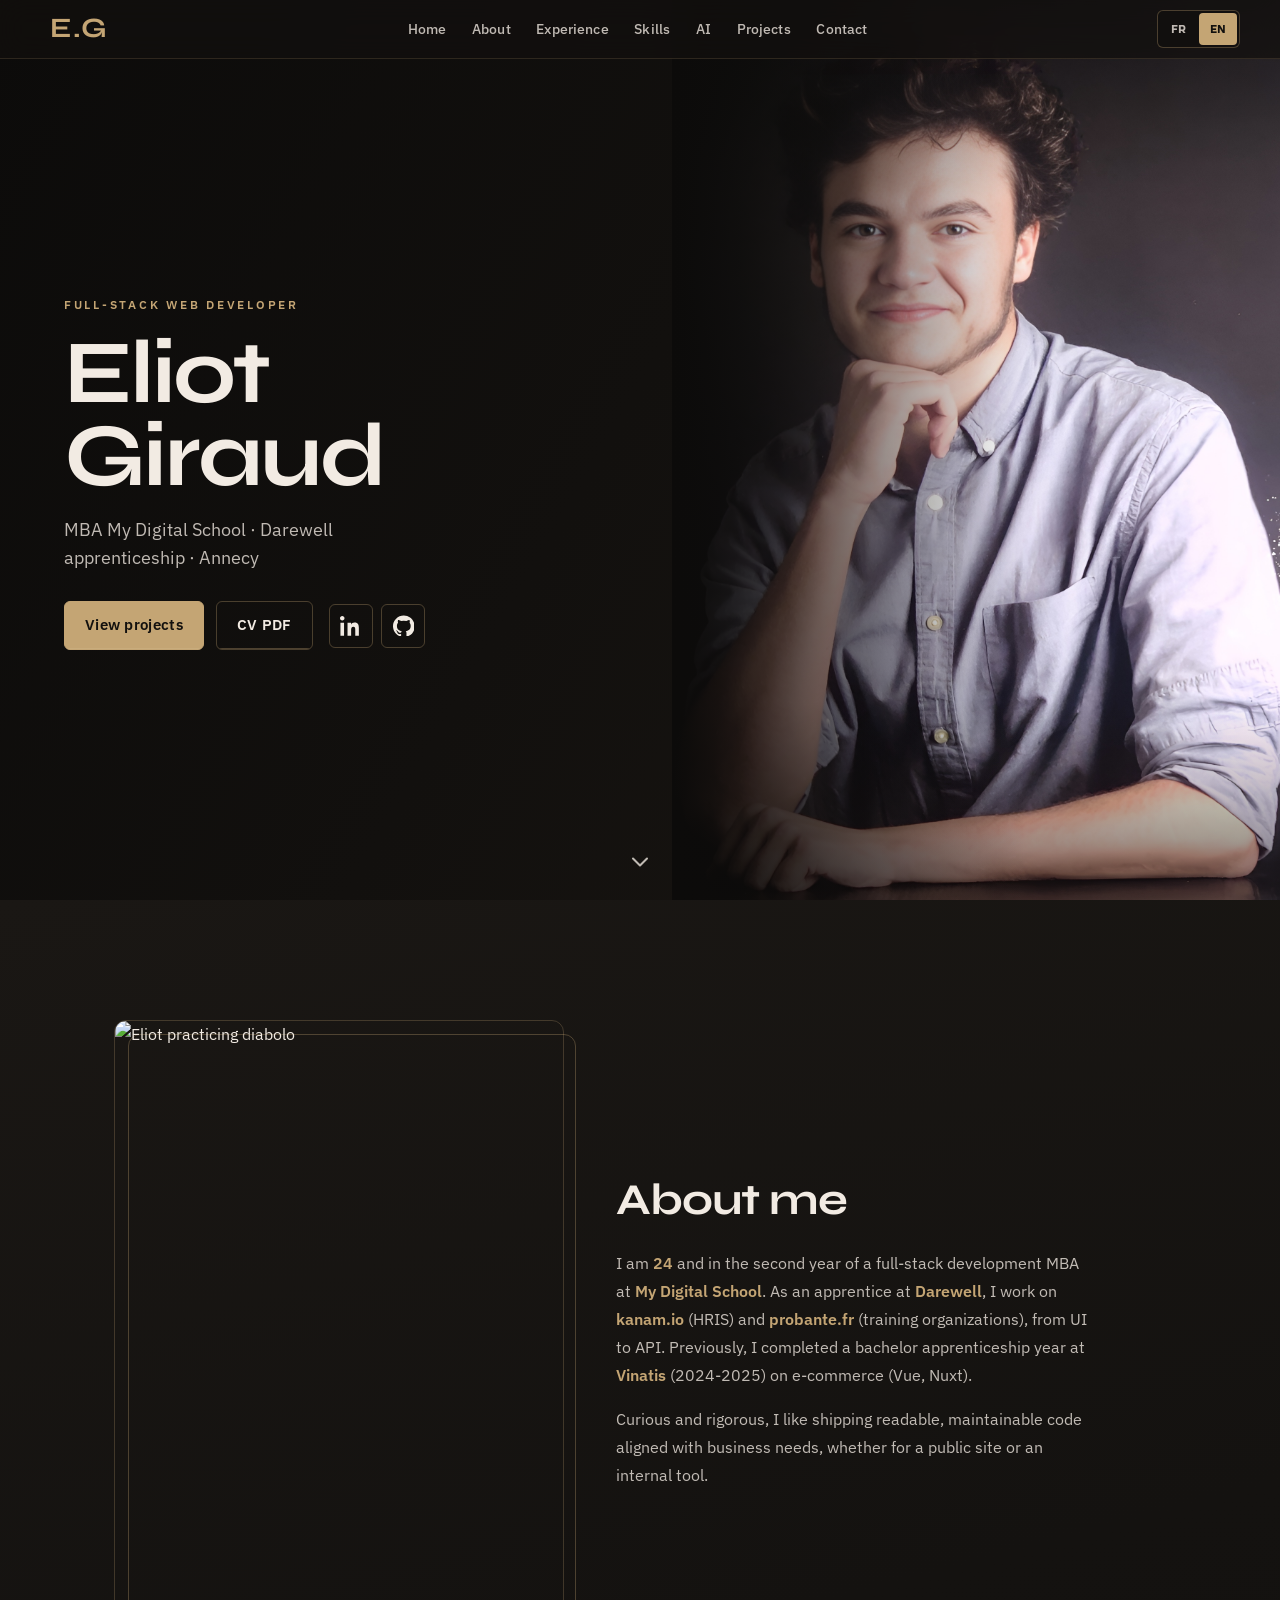
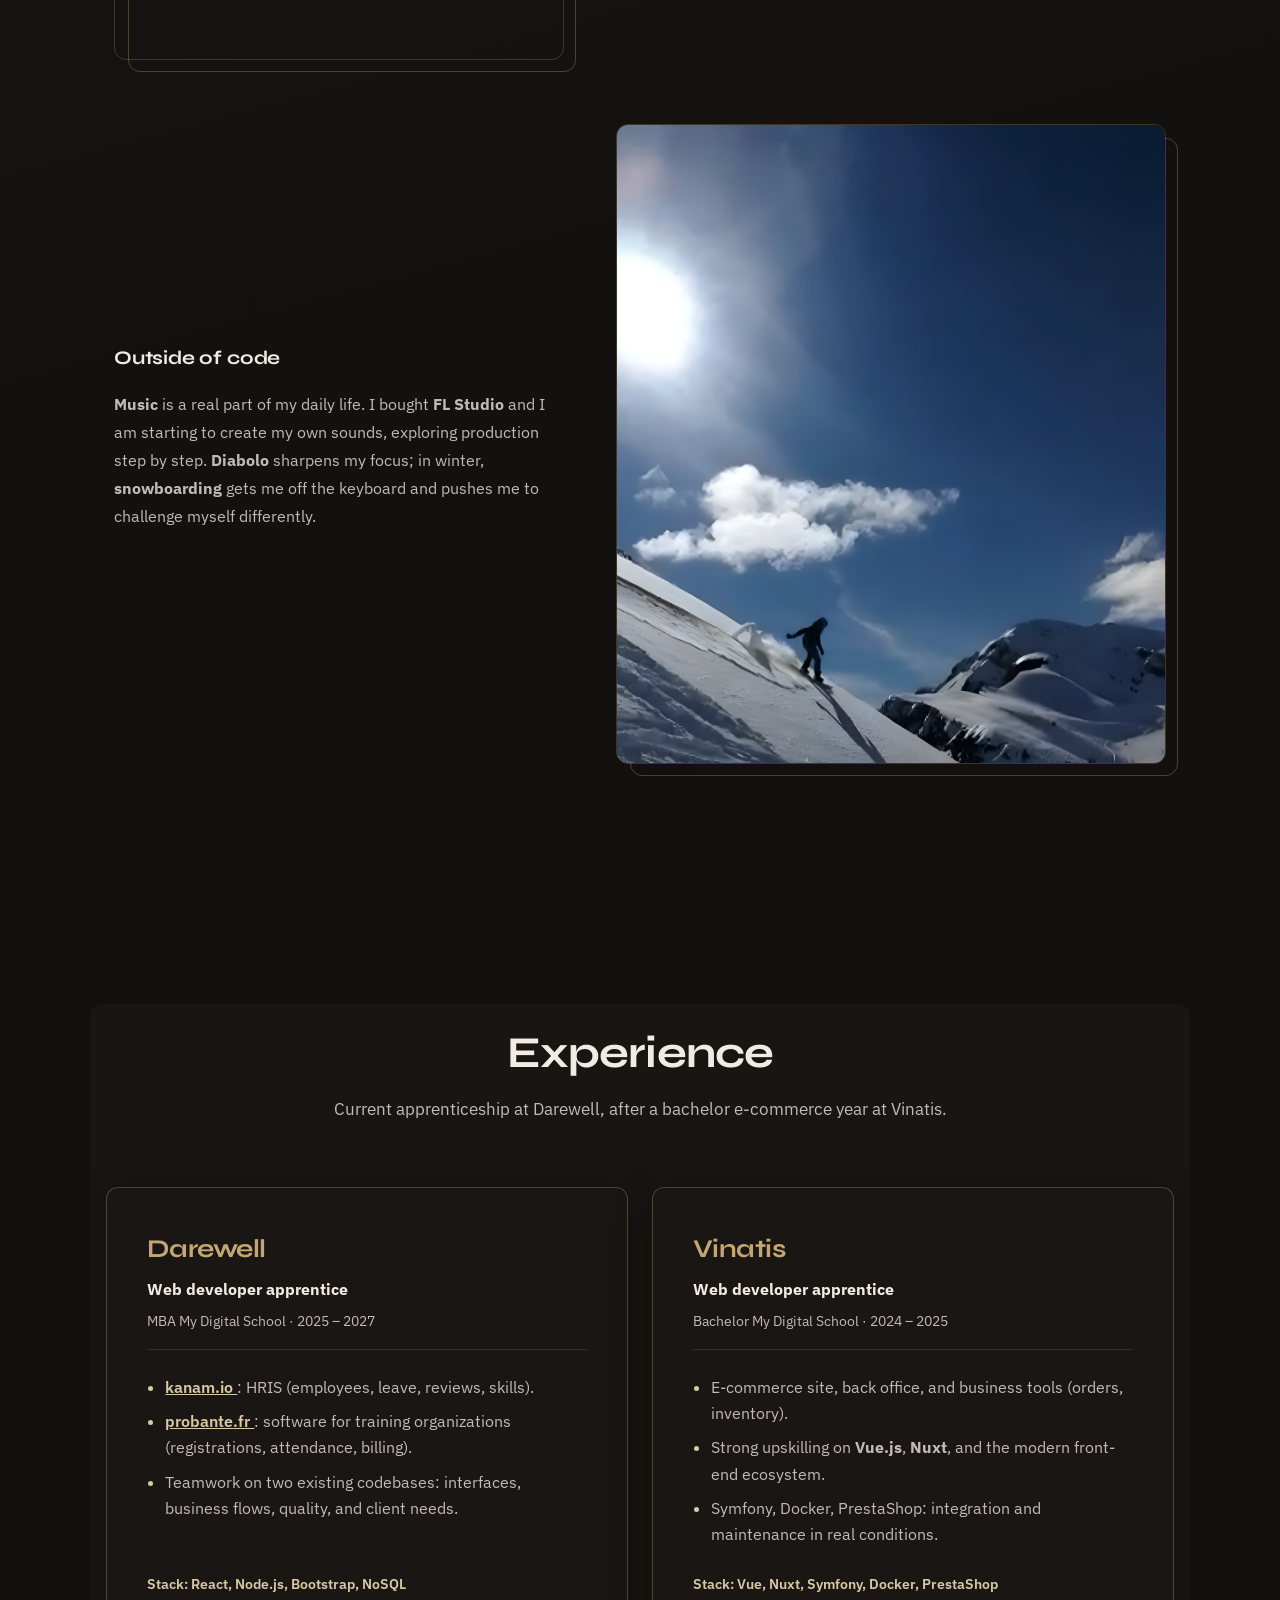
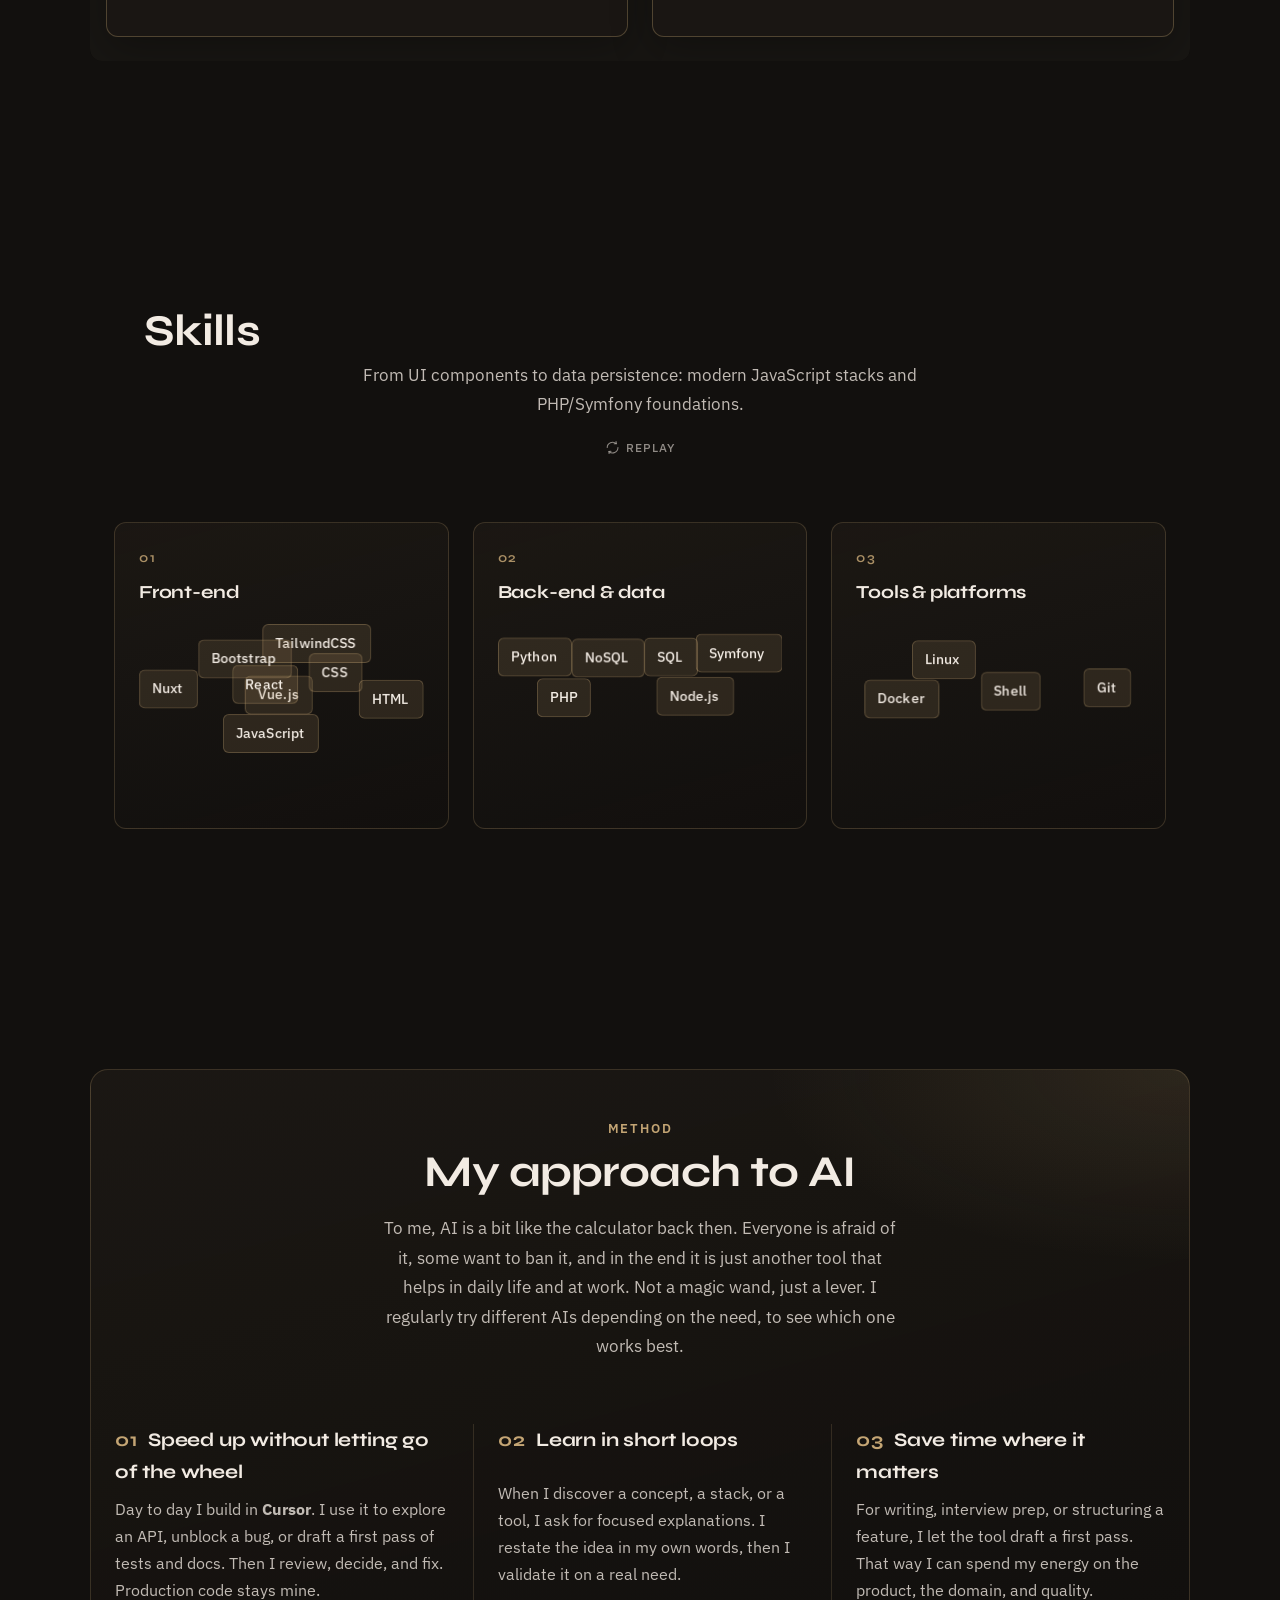
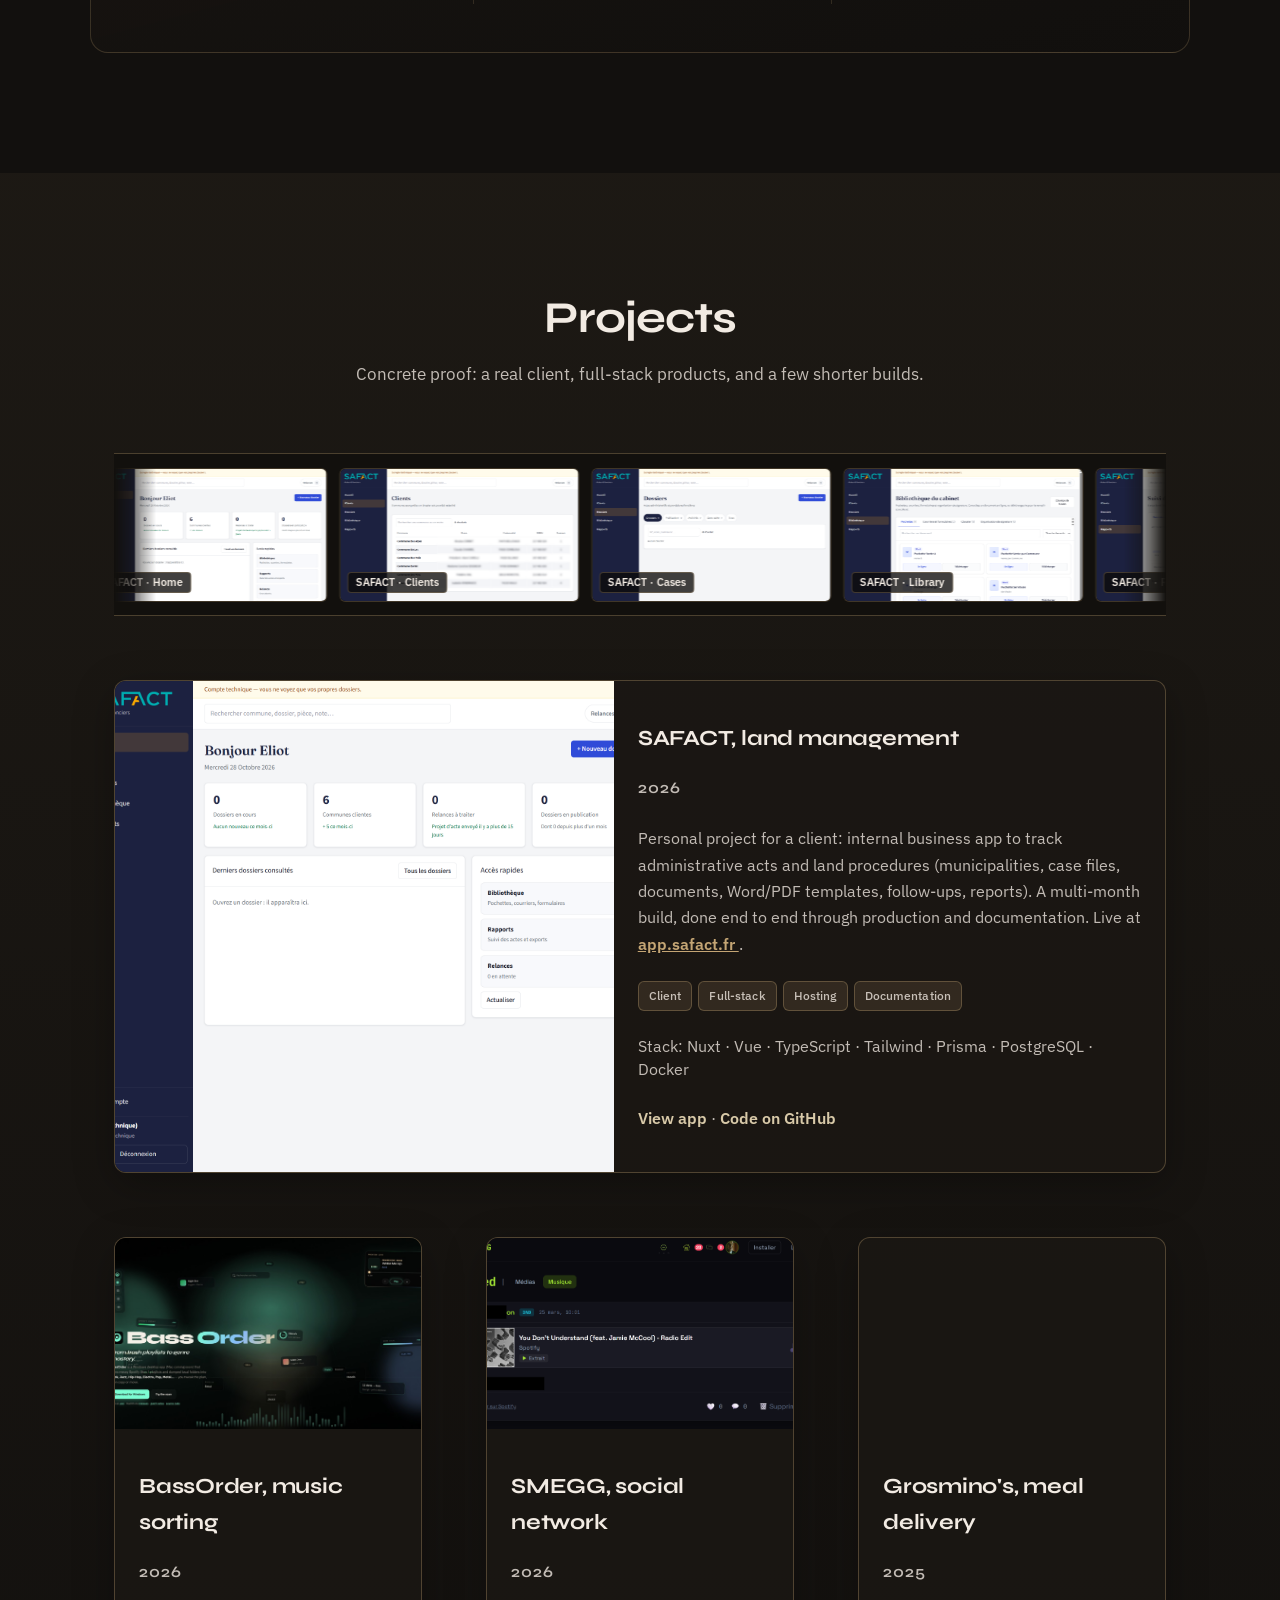
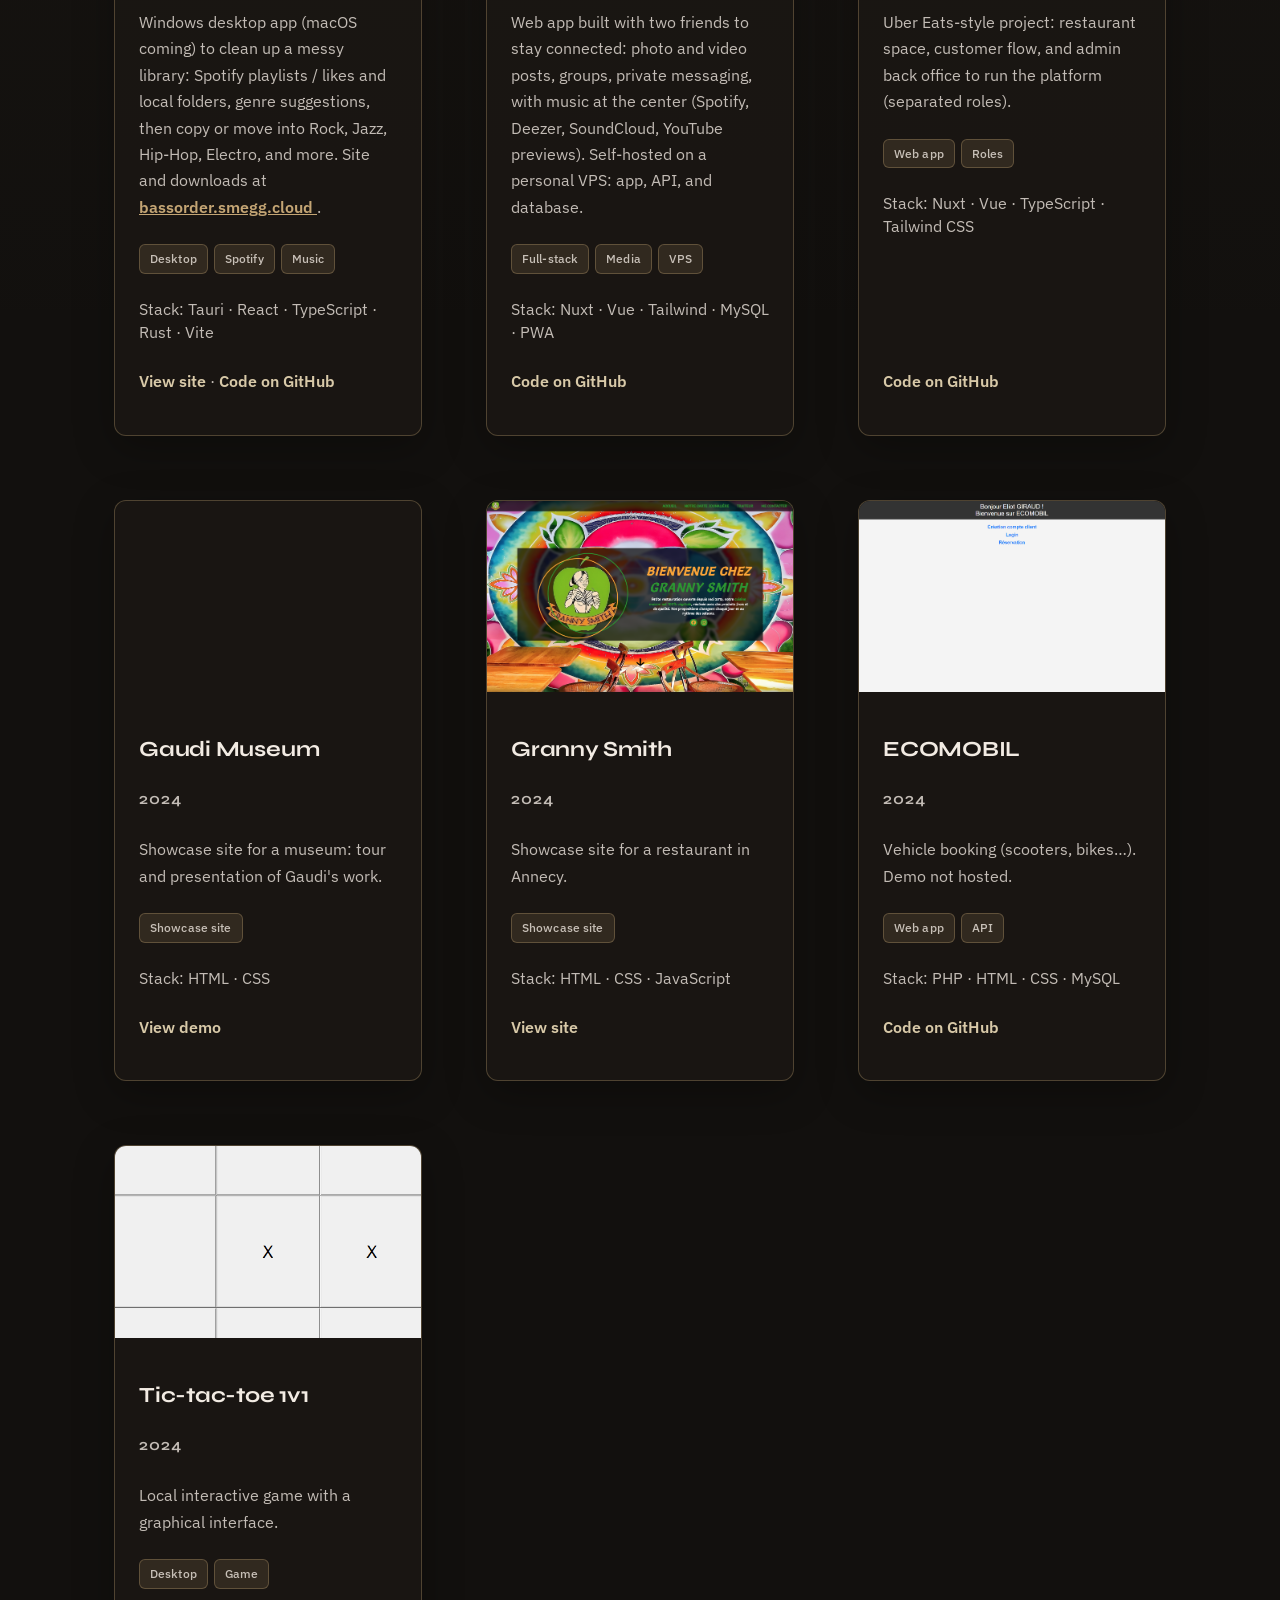
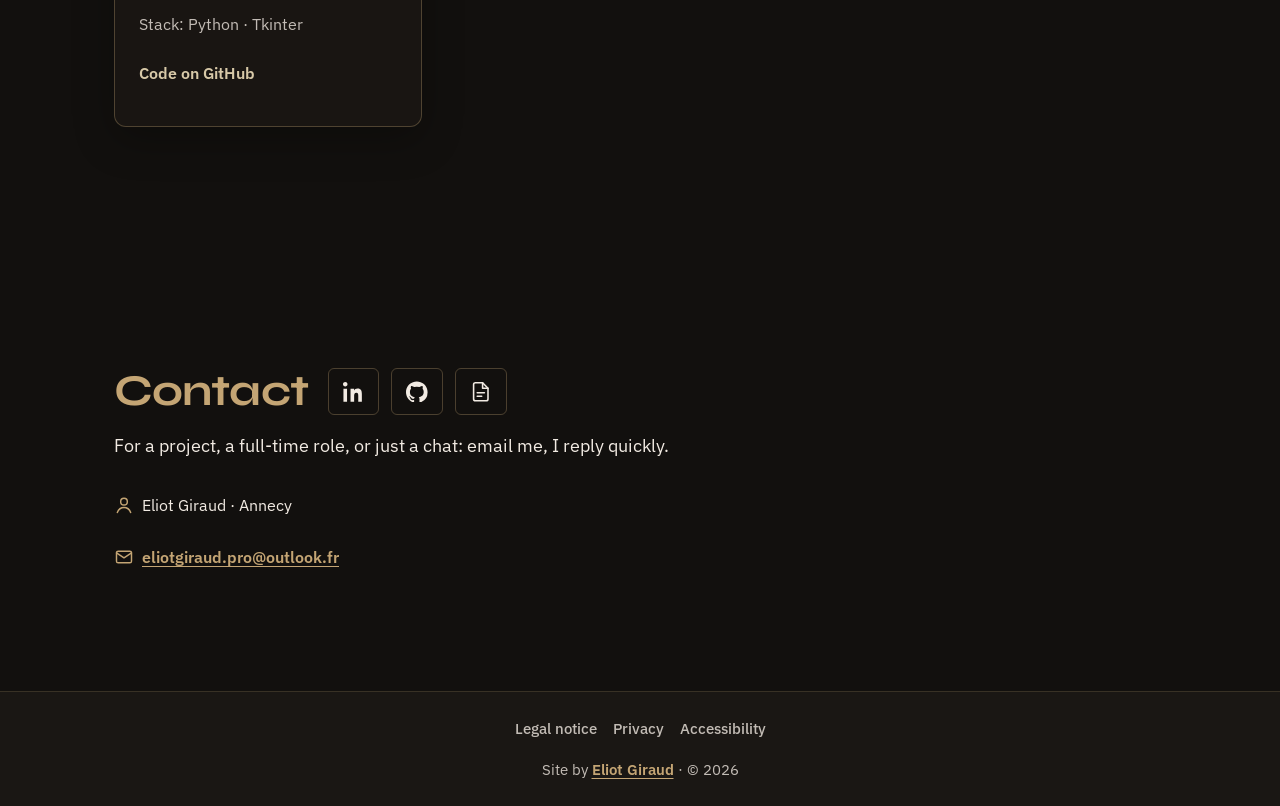
==== index.html @ 4b85da68 "Affiner le bouton replay et transformer la nav en rail lateral au scroll." ====
<!DOCTYPE html>
<html lang="fr">
<head>
    <meta charset="UTF-8">
    <meta name="viewport" content="width=device-width, initial-scale=1.0">
    <meta name="description" content="Eliot Giraud, développeur web full-stack à Annecy. MBA My Digital School, alternance Darewell (kanam.io, probante.fr), projet SAFACT, e-commerce Vinatis.">
    <meta name="author" content="Eliot Giraud">
    <meta name="robots" content="index, follow, max-image-preview:large">
    <meta name="theme-color" content="#12100e">
    <meta name="referrer" content="strict-origin-when-cross-origin">
    <link rel="canonical" href="https://eliotgiraud.github.io/Portfolio/">
    <meta property="og:type" content="website">
    <meta property="og:site_name" content="Eliot Giraud">
    <meta property="og:url" content="https://eliotgiraud.github.io/Portfolio/">
    <meta property="og:title" content="Eliot Giraud | Développeur web full-stack">
    <meta property="og:description" content="MBA développement full-stack, alternance Darewell (kanam.io et probante.fr), projet SAFACT gestion foncière, expérience Vinatis.">
    <meta property="og:locale" content="fr_FR">
    <meta property="og:image" content="https://eliotgiraud.github.io/Portfolio/public/assets/Tete.jpg">
    <meta property="og:image:alt" content="Portrait d'Eliot Giraud">
    <meta name="twitter:card" content="summary_large_image">
    <meta name="twitter:title" content="Eliot Giraud | Développeur web full-stack">
    <meta name="twitter:description" content="Portfolio : Darewell, SAFACT, Vinatis. Développement web full-stack à Annecy.">
    <meta name="twitter:image" content="https://eliotgiraud.github.io/Portfolio/public/assets/Tete.jpg">
    <title>Eliot Giraud | Développeur web full-stack | Annecy</title>
    <link rel="stylesheet" href="public/css/style.css?v=nav-rail-1">
    <link rel="icon" href="public/assets/Tete.jpg" type="image/jpeg">
    <link rel="apple-touch-icon" href="public/assets/Tete.jpg">
    <script type="application/ld+json">
    {
      "@context": "https://schema.org",
      "@type": "Person",
      "name": "Eliot Giraud",
      "url": "https://eliotgiraud.github.io/Portfolio/",
      "image": "https://eliotgiraud.github.io/Portfolio/public/assets/Tete.jpg",
      "jobTitle": "Développeur web full-stack",
      "email": "mailto:eliotgiraud.pro@outlook.fr",
      "address": {
        "@type": "PostalAddress",
        "addressLocality": "Annecy",
        "postalCode": "74000",
        "addressCountry": "FR"
      },
      "alumniOf": {
        "@type": "EducationalOrganization",
        "name": "My Digital School"
      },
      "worksFor": {
        "@type": "Organization",
        "name": "Darewell"
      },
      "sameAs": [
        "https://www.linkedin.com/in/eliot-giraud-039119263/",
        "https://github.com/EliotGIRAUD"
      ]
    }
    </script>
</head>
<body>
    <a class="skip-link" href="#contenu" data-i18n="skip">Aller au contenu</a>
    <header>
        <nav class="site-nav" aria-label="Navigation principale" data-i18n-attr="aria-label:nav.label">
            <a class="menu-logo" href="index.html" data-i18n-attr="aria-label:nav.homeAria"><span class="logo-mark" aria-hidden="true">E.G</span></a>
            <div class="menu-links">
                <ul>
                    <li><a href="#accueil" data-i18n="nav.home">Accueil</a></li>
                    <li><a href="#moi" data-i18n="nav.about">À propos</a></li>
                    <li><a href="#experience" data-i18n="nav.experience">Expériences</a></li>
                    <li><a href="#competences" data-i18n="nav.skills">Compétences</a></li>
                    <li><a href="#ia" data-i18n="nav.ai">IA</a></li>
                    <li><a href="#project" data-i18n="nav.projects">Projets</a></li>
                    <li><a href="#contact" data-i18n="nav.contact">Contact</a></li>
                </ul>
            </div>
            <div class="lang-switch" role="group" data-i18n-attr="aria-label:lang.label">
                <button type="button" class="lang-switch__btn" data-set-lang="fr" aria-pressed="true">FR</button>
                <button type="button" class="lang-switch__btn" data-set-lang="en" aria-pressed="false">EN</button>
            </div>
            <button type="button" class="nav-toggle" aria-expanded="false" aria-controls="nav-panel" data-i18n-attr="aria-label:nav.open">
                <span class="nav-toggle__bar" aria-hidden="true"></span>
                <span class="nav-toggle__bar" aria-hidden="true"></span>
                <span class="nav-toggle__bar" aria-hidden="true"></span>
            </button>
        </nav>
        <div id="nav-panel" class="nav-panel">
            <ul>
                <li><a href="#accueil" data-i18n="nav.home">Accueil</a></li>
                <li><a href="#moi" data-i18n="nav.about">À propos</a></li>
                <li><a href="#experience" data-i18n="nav.experience">Expériences</a></li>
                <li><a href="#competences" data-i18n="nav.skills">Compétences</a></li>
                <li><a href="#ia" data-i18n="nav.ai">IA</a></li>
                <li><a href="#project" data-i18n="nav.projects">Projets</a></li>
                <li><a href="#contact" data-i18n="nav.contact">Contact</a></li>
            </ul>
        </div>
    </header>

    <main id="contenu">
        <section id="accueil" aria-labelledby="hero-name">
            <div class="hero" data-reveal>
                <div class="hero-copy">
                    <p class="hero-kicker" data-i18n="hero.kicker">Développeur web full-stack</p>
                    <h1 id="hero-name" class="hero-name">Eliot Giraud</h1>
                    <p class="hero-tagline" data-i18n="hero.tagline">MBA My Digital School · Alternance Darewell · Annecy</p>
                    <div class="hero-actions">
                        <a class="hero-cta" href="#project" data-i18n="hero.cta.projects">Voir les projets</a>
                        <a class="hero-cta hero-cta--ghost" href="public/assets/CV%20Eliot%20GIRAUD.pdf" target="_blank" rel="noopener noreferrer" data-i18n="hero.cta.cv">CV PDF</a>
                        <div class="social social--hero">
                            <a href="https://www.linkedin.com/in/eliot-giraud-039119263/" target="_blank" rel="noopener noreferrer" data-i18n-attr="aria-label:aria.linkedin">
                                <svg class="icon icon--fill" viewBox="0 0 24 24" aria-hidden="true"><path d="M4.98 3.5C4.98 4.88 3.88 6 2.5 6S0 4.88 0 3.5 1.12 1 2.5 1s2.48 1.12 2.48 2.5zM.5 8.5h4V23h-4V8.5zm8 0h3.84v1.98h.05c.53-1.01 1.84-2.08 3.78-2.08 4.04 0 4.79 2.66 4.79 6.12V23h-4v-6.43c0-1.53-.03-3.5-2.13-3.5-2.13 0-2.46 1.66-2.46 3.39V23h-4V8.5z"/></svg>
                            </a>
                            <a href="https://github.com/EliotGIRAUD" target="_blank" rel="noopener noreferrer" data-i18n-attr="aria-label:aria.github">
                                <svg class="icon icon--fill" viewBox="0 0 24 24" aria-hidden="true"><path d="M12 .5C5.37.5 0 5.87 0 12.5c0 5.3 3.44 9.79 8.21 11.37.6.11.82-.26.82-.58 0-.29-.01-1.04-.02-2.05-3.34.73-4.04-1.61-4.04-1.61-.55-1.39-1.34-1.76-1.34-1.76-1.09-.75.08-.73.08-.73 1.21.08 1.85 1.24 1.85 1.24 1.07 1.84 2.81 1.31 3.5 1 .11-.78.42-1.31.76-1.61-2.67-.3-5.47-1.33-5.47-5.93 0-1.31.47-2.38 1.24-3.22-.12-.3-.54-1.52.12-3.17 0 0 1.01-.32 3.3 1.23a11.5 11.5 0 0 1 6 0c2.29-1.55 3.3-1.23 3.3-1.23.66 1.65.24 2.87.12 3.17.77.84 1.24 1.91 1.24 3.22 0 4.61-2.81 5.62-5.49 5.92.43.37.81 1.1.81 2.22 0 1.6-.01 2.89-.01 3.28 0 .32.22.7.83.58A12.01 12.01 0 0 0 24 12.5C24 5.87 18.63.5 12 .5z"/></svg>
                            </a>
                        </div>
                    </div>
                </div>
                <figure class="hero-media">
                    <img src="public/assets/Tete.jpg" data-i18n-attr="alt:hero.portraitAlt" alt="Portrait d'Eliot Giraud" width="960" height="1200" decoding="async" fetchpriority="high">
                </figure>
            </div>
            <a class="hero-scroll" href="#moi" data-i18n-attr="aria-label:hero.scroll">
                <svg class="icon icon-bounce" viewBox="0 0 24 24" aria-hidden="true"><polyline points="6 9 12 15 18 9"/></svg>
            </a>
        </section>

        <section id="moi" aria-labelledby="about-title">
            <div class="wrapper section-shell about">
                <div class="about-row" data-reveal>
                    <figure class="about-photo">
                        <img src="public/assets/diabolo.jpg" data-i18n-attr="alt:about.diaboloAlt" alt="Eliot pratiquant le diabolo" width="640" height="640" loading="lazy" decoding="async">
                    </figure>
                    <div class="about-copy">
                        <h2 id="about-title" data-i18n="about.title">Qui suis-je ?</h2>
                        <p data-i18n-html="about.p1">
                            J'ai <strong class="accent">24 ans</strong> et je suis en deuxième année de MBA développement full-stack à
                            <strong class="accent">My Digital School</strong>. En alternance chez <strong class="accent">Darewell</strong>,
                            j'interviens sur <strong class="accent">kanam.io</strong> (SIRH) et <strong class="accent">probante.fr</strong>
                            (organismes de formation), de l'interface à l'API. Auparavant, j'ai effectué une année d'alternance
                            en bachelor chez <strong class="accent">Vinatis</strong> (2024-2025) sur l'e-commerce (Vue, Nuxt).
                        </p>
                        <p data-i18n="about.p2">
                            Curieux et rigoureux, j'aime livrer du code lisible, maintenable et aligné sur les besoins métiers,
                            que ce soit sur un site grand public ou un outil interne.
                        </p>
                    </div>
                </div>
                <div class="about-row about-row--reverse" data-reveal>
                    <div class="about-copy">
                        <h3 class="about-sub" data-i18n="about.aside">En dehors du code</h3>
                        <p data-i18n-html="about.music">
                            La <strong>musique</strong> occupe une vraie place dans mon quotidien. J'ai acheté
                            <strong>FL Studio</strong> et je commence à créer mes propres sons, en explorant la prod petit à petit.
                            Le <strong>diabolo</strong> affine ma concentration ; l'hiver, le <strong>snowboard</strong>
                            me sort du clavier et me pousse à me challenger autrement.
                        </p>
                    </div>
                    <figure class="about-photo about-photo--snow">
                        <img src="public/assets/snow.jpg" data-i18n-attr="alt:about.snowAlt" alt="Eliot en snowboard" width="640" height="640" loading="lazy" decoding="async">
                    </figure>
                </div>
            </div>
        </section>

        <section id="experience" aria-labelledby="experience-title">
            <div class="wrapper section-shell">
                <h2 id="experience-title" class="section-heading" data-i18n="exp.title">Expériences</h2>
                <p class="section-intro" data-i18n="exp.intro">Alternance en cours chez Darewell, après une année e-commerce en bachelor chez Vinatis.</p>
                <div class="experience-grid">
                    <article class="experience-card" data-reveal>
                        <header class="experience-card__head">
                            <span class="experience-card__org">Darewell</span>
                            <span class="experience-card__role" data-i18n="exp.role">Alternant développeur web</span>
                            <span class="experience-card__meta" data-i18n="exp.darewell.meta">MBA My Digital School · 2025 – 2027</span>
                        </header>
                        <ul class="experience-card__list">
                            <li data-i18n-html="exp.darewell.li1"><a href="https://kanam.io/" target="_blank" rel="noopener noreferrer">kanam.io <span class="visually-hidden">(nouvel onglet)</span></a> : SIRH (collaborateurs, congés, entretiens, compétences).</li>
                            <li data-i18n-html="exp.darewell.li2"><a href="https://probante.fr/" target="_blank" rel="noopener noreferrer">probante.fr <span class="visually-hidden">(nouvel onglet)</span></a> : logiciel pour organismes de formation (inscriptions, émargement, facturation).</li>
                            <li data-i18n="exp.darewell.li3">Travail en équipe sur deux bases existantes : interfaces, parcours métiers, qualité et besoins clients.</li>
                        </ul>
                        <p class="experience-card__stack" data-i18n="exp.darewell.stack">Stack : React, Node.js, Bootstrap, NoSQL</p>
                    </article>
                    <article class="experience-card" data-reveal>
                        <header class="experience-card__head">
                            <span class="experience-card__org">Vinatis</span>
                            <span class="experience-card__role" data-i18n="exp.role">Alternant développeur web</span>
                            <span class="experience-card__meta" data-i18n="exp.vinatis.meta">Bachelor My Digital School · 2024 – 2025</span>
                        </header>
                        <ul class="experience-card__list">
                            <li data-i18n="exp.vinatis.li1">Site e-commerce, back-office et outils métiers (commandes, inventaires).</li>
                            <li data-i18n-html="exp.vinatis.li2">Montée en compétences fortes sur <strong>Vue.js</strong>, <strong>Nuxt</strong>, écosystème front moderne.</li>
                            <li data-i18n="exp.vinatis.li3">Symfony, Docker, PrestaShop : intégration et maintenance en conditions réelles.</li>
                        </ul>
                        <p class="experience-card__stack" data-i18n="exp.vinatis.stack">Stack : Vue, Nuxt, Symfony, Docker, PrestaShop</p>
                    </article>
                </div>
            </div>
        </section>

        <section id="competences" aria-labelledby="skills-title">
            <div class="wrapper section-shell">
                <div class="content-main-title">
                    <h2 id="skills-title" data-i18n="skills.title">Compétences</h2>
                </div>
                <div class="skills-intro section-intro" data-reveal>
                    <p data-i18n-html="skills.intro">
                        Du composant UI à la persistance des données&nbsp;: stacks JavaScript modernes et bases PHP/Symfony.
                    </p>
                    <button type="button" class="skills-replay" data-skills-replay hidden data-i18n-attr="aria-label:skills.replayAria">
                        <svg class="skills-replay__icon" viewBox="0 0 24 24" aria-hidden="true"><path d="M3.5 12a8.5 8.5 0 0 1 14.3-6.2"/><polyline points="17.5 2.5 17.8 5.8 14.5 6.1"/><path d="M20.5 12a8.5 8.5 0 0 1-14.3 6.2"/><polyline points="6.5 21.5 6.2 18.2 9.5 17.9"/></svg>
                        <span data-i18n="skills.replay">Rejouer</span>
                    </button>
                </div>
                <div class="skills-grid" data-reveal>
                    <div class="skill-group">
                        <p class="skill-group__index" aria-hidden="true">01</p>
                        <h3 data-i18n-html="skills.front">Front-end</h3>
                        <ul class="skill-tags">
                            <li>Vue.js</li>
                            <li>Nuxt</li>
                            <li>React</li>
                            <li>JavaScript</li>
                            <li>HTML</li>
                            <li>CSS</li>
                            <li>TailwindCSS</li>
                            <li>Bootstrap</li>
                        </ul>
                    </div>
                    <div class="skill-group">
                        <p class="skill-group__index" aria-hidden="true">02</p>
                        <h3 data-i18n-html="skills.back">Back-end &amp; données</h3>
                        <ul class="skill-tags">
                            <li>Node.js</li>
                            <li>PHP</li>
                            <li>Symfony</li>
                            <li>SQL</li>
                            <li>NoSQL</li>
                            <li>Python</li>
                        </ul>
                    </div>
                    <div class="skill-group">
                        <p class="skill-group__index" aria-hidden="true">03</p>
                        <h3 data-i18n-html="skills.tools">Outils &amp; plateformes</h3>
                        <ul class="skill-tags">
                            <li>Git</li>
                            <li>Docker</li>
                            <li>Linux</li>
                            <li>Shell</li>
                        </ul>
                    </div>
                </div>
            </div>
        </section>

        <section id="ia" aria-labelledby="ia-title">
            <div class="wrapper ia-panel section-shell" data-reveal>
                <p class="ia-kicker" data-i18n="ia.kicker">Méthode</p>
                <h2 id="ia-title" class="section-heading" data-i18n="ia.title">Mon rapport à l’IA</h2>
                <p class="ia-lead" data-i18n-html="ia.lead">
                    Pour moi, l’IA c’est un peu comme la calculatrice à l’époque. Tout le monde en a peur,
                    certains veulent l’interdire, et au final c’est juste un outil de plus qui aide au quotidien
                    et au travail. Pas une baguette magique, juste un levier. J’essaie régulièrement un peu toutes
                    les IA selon mon besoin, pour voir laquelle est la plus efficace.
                </p>
                <ol class="ia-points">
                    <li>
                        <h3 data-i18n="ia.h1">Accélérer sans lâcher le volant</h3>
                        <p data-i18n-html="ia.p1">
                            Au quotidien je développe dans <strong class="accent">Cursor</strong>. Je m’en sers pour
                            explorer une API, débloquer un bug, ou préparer une première version de tests et de doc.
                            Ensuite je relis, je tranche et je corrige. Le code qui part en prod reste le mien.
                        </p>
                    </li>
                    <li>
                        <h3 data-i18n="ia.h2">Apprendre en boucle courte</h3>
                        <p data-i18n="ia.p2">
                            Quand je découvre un concept, une stack ou un outil, je demande des explications ciblées.
                            Je reformule l’idée avec mes mots, puis je la valide sur un vrai besoin.
                        </p>
                    </li>
                    <li>
                        <h3 data-i18n="ia.h3">Gagner du temps là où ça compte</h3>
                        <p data-i18n-html="ia.p3">
                            Pour la rédaction, la préparation d’entretiens ou la structuration d’une feature, je laisse
                            l’outil poser un premier brouillon. Comme ça, je peux concentrer mon énergie sur le produit,
                            le métier et la qualité.
                        </p>
                    </li>
                </ol>
            </div>
        </section>

        <section id="project" aria-labelledby="project-title">
            <div class="wrapper section-shell">
                <h2 id="project-title" class="section-heading" data-i18n="projects.title">Projets</h2>
                <p class="section-intro" data-i18n-html="projects.intro">Des preuves concrètes&nbsp;: client réel, produits full-stack, et quelques travaux plus courts.</p>

                <div class="marquee" data-marquee data-i18n-attr="aria-label:marquee.label">
                    <p class="visually-hidden" data-i18n="marquee.help">Les aperçus défilent automatiquement. Cliquez et glissez pour faire défiler plus vite.</p>
                    <div class="marquee__viewport">
                        <div class="marquee__track" data-marquee-track>
                            <figure class="marquee__item">
                                <img src="public/assets/safact/safact-accueil.png" alt="" width="640" height="400" loading="eager" decoding="async">
                                <figcaption data-i18n="cap.safact.home">SAFACT · Accueil</figcaption>
                            </figure>
                            <figure class="marquee__item">
                                <img src="public/assets/safact/safact-clients.png" alt="" width="640" height="400" loading="lazy" decoding="async">
                                <figcaption data-i18n="cap.safact.clients">SAFACT · Clients</figcaption>
                            </figure>
                            <figure class="marquee__item">
                                <img src="public/assets/safact/safact-dossiers.png" alt="" width="640" height="400" loading="lazy" decoding="async">
                                <figcaption data-i18n="cap.safact.files">SAFACT · Dossiers</figcaption>
                            </figure>
                            <figure class="marquee__item">
                                <img src="public/assets/safact/safact-bibliotheque.png" alt="" width="640" height="400" loading="lazy" decoding="async">
                                <figcaption data-i18n="cap.safact.lib">SAFACT · Bibliothèque</figcaption>
                            </figure>
                            <figure class="marquee__item">
                                <img src="public/assets/safact/safact-rapports.png" alt="" width="640" height="400" loading="lazy" decoding="async">
                                <figcaption data-i18n="cap.safact.reports">SAFACT · Rapports</figcaption>
                            </figure>
                            <figure class="marquee__item">
                                <img src="public/assets/bassorder.jpg" alt="" width="640" height="400" loading="lazy" decoding="async">
                                <figcaption>BassOrder</figcaption>
                            </figure>
                            <figure class="marquee__item">
                                <img src="public/assets/SMEGG.png" alt="" width="640" height="400" loading="lazy" decoding="async">
                                <figcaption data-i18n="cap.smegg.music">SMEGG · Musique</figcaption>
                            </figure>
                            <figure class="marquee__item">
                                <img src="public/assets/grosmino.png" alt="" width="640" height="400" loading="lazy" decoding="async">
                                <figcaption>Grosmino's</figcaption>
                            </figure>
                            <figure class="marquee__item">
                                <img src="public/assets/gaudi.png" alt="" width="640" height="400" loading="lazy" decoding="async">
                                <figcaption data-i18n="cap.gaudi">Musée Gaudi</figcaption>
                            </figure>
                            <figure class="marquee__item">
                                <img src="public/assets/grannysmith.png" alt="" width="640" height="400" loading="lazy" decoding="async">
                                <figcaption>Granny Smith</figcaption>
                            </figure>
                            <figure class="marquee__item">
                                <img src="public/assets/ecomobile.png" alt="" width="640" height="400" loading="lazy" decoding="async">
                                <figcaption>ECOMOBIL</figcaption>
                            </figure>
                            <figure class="marquee__item">
                                <img src="public/assets/Morpion.png" alt="" width="640" height="400" loading="lazy" decoding="async">
                                <figcaption>Morpion</figcaption>
                            </figure>
                        </div>
                    </div>
                </div>

                <div class="box-grid project-grid">
                    <article class="project-card box project-card--featured">
                        <div class="container-img">
                            <a href="https://app.safact.fr/" title="Application SAFACT (nouvel onglet)" data-i18n-attr="title:thumb.safact" target="_blank" rel="noopener noreferrer">
                                <img src="public/assets/safact/safact-accueil.png" alt="Aperçu de l'application métier SAFACT" data-i18n-attr="alt:alt.safact" loading="lazy" decoding="async" width="640" height="400">
                            </a>
                        </div>
                        <div class="container-content">
                            <h3 class="project-card__title" data-i18n="safact.title">SAFACT, gestion foncière</h3>
                            <p class="project-card__year"><time datetime="2026" data-i18n="safact.year">2026</time></p>
                            <p data-i18n-html="safact.body">
                                Projet personnel pour un client&nbsp;: application métier interne de suivi des actes et procédures foncières
                                (communes, dossiers, pièces, modèles Word/PDF, relances, rapports). Gros chantier sur plusieurs mois,
                                mené de A à Z jusqu'à la mise en prod et la documentation.
                                En ligne sur
                                <a href="https://app.safact.fr/" target="_blank" rel="noopener noreferrer">app.safact.fr <span class="visually-hidden">(nouvel onglet)</span></a>.
                            </p>
                            <ul class="project-tags">
                                <li data-i18n="tag.client">Client</li>
                                <li data-i18n="tag.fullstack">Full-stack</li>
                                <li data-i18n="tag.hosting">Hébergement</li>
                                <li data-i18n="tag.docs">Documentation</li>
                            </ul>
                            <p class="project-card__stack" data-i18n="safact.stack">Stack : Nuxt · Vue · TypeScript · Tailwind · Prisma · PostgreSQL · Docker</p>
                            <p class="project-links">
                                <a href="https://app.safact.fr/" target="_blank" rel="noopener noreferrer"><span data-i18n="link.viewApp">Voir l'app</span> <span class="visually-hidden" data-i18n="aria.newTab">(nouvel onglet)</span></a>
                                ·
                                <a href="https://github.com/EliotGIRAUD/safact" target="_blank" rel="noopener noreferrer"><span data-i18n="link.github">Code sur GitHub</span> <span class="visually-hidden" data-i18n="aria.newTab">(nouvel onglet)</span></a>
                            </p>
                        </div>
                    </article>
                    <article class="project-card box">
                        <div class="container-img">
                            <a href="https://bassorder.smegg.cloud/" title="Site BassOrder (nouvel onglet)" data-i18n-attr="title:thumb.bass" target="_blank" rel="noopener noreferrer">
                                <img src="public/assets/bassorder.jpg" alt="Aperçu BassOrder, app de tri musical" data-i18n-attr="alt:alt.bass" loading="lazy" decoding="async" width="640" height="400">
                            </a>
                        </div>
                        <div class="container-content">
                            <h3 class="project-card__title" data-i18n="bass.title">BassOrder, tri musical</h3>
                            <p class="project-card__year"><time datetime="2026" data-i18n="bass.year">2026</time></p>
                            <p data-i18n-html="bass.body">
                                App desktop Windows (macOS en route) pour ranger une bibliothèque chaotique :
                                playlists / likes Spotify et dossiers locaux, suggestions de genres, puis copie ou déplacement
                                vers Rock, Jazz, Hip-Hop, Electro, etc. Site et téléchargement sur
                                <a href="https://bassorder.smegg.cloud/" target="_blank" rel="noopener noreferrer">bassorder.smegg.cloud <span class="visually-hidden">(nouvel onglet)</span></a>.
                            </p>
                            <ul class="project-tags">
                                <li data-i18n="tag.desktop">Desktop</li>
                                <li data-i18n="tag.spotify">Spotify</li>
                                <li data-i18n="tag.music">Musique</li>
                            </ul>
                            <p class="project-card__stack" data-i18n="bass.stack">Stack : Tauri · React · TypeScript · Rust · Vite</p>
                            <p class="project-links">
                                <a href="https://bassorder.smegg.cloud/" target="_blank" rel="noopener noreferrer"><span data-i18n="link.viewSite">Voir le site</span> <span class="visually-hidden" data-i18n="aria.newTab">(nouvel onglet)</span></a>
                                ·
                                <a href="https://github.com/EliotGIRAUD/BassOrder" target="_blank" rel="noopener noreferrer"><span data-i18n="link.github">Code sur GitHub</span> <span class="visually-hidden" data-i18n="aria.newTab">(nouvel onglet)</span></a>
                            </p>
                        </div>
                    </article>
                    <article class="project-card box">
                        <div class="container-img">
                            <a href="https://github.com/EliotGIRAUD/SMEGG" title="SMEGG, partage musical" data-i18n-attr="title:thumb.smeggMusic" target="_blank" rel="noopener noreferrer">
                                <img src="public/assets/SMEGG.png" alt="SMEGG, intégration musique (Spotify, Deezer, etc.)" data-i18n-attr="alt:alt.smeggMusic" loading="lazy" decoding="async" width="640" height="400">
                            </a>
                        </div>
                        <div class="container-content">
                            <h3 class="project-card__title" data-i18n="smegg.title">SMEGG, réseau social</h3>
                            <p class="project-card__year"><time datetime="2026" data-i18n="smegg.year">2026</time></p>
                            <p data-i18n-html="smegg.body">
                                Application web pensée avec deux amis pour garder le lien : publications photo et vidéo, groupes, messagerie privée,
                                et musique au centre (aperçus Spotify, Deezer, SoundCloud, YouTube). Hébergement VPS perso&nbsp;: app, API et base.
                            </p>
                            <ul class="project-tags">
                                <li data-i18n="tag.fullstack">Full-stack</li>
                                <li data-i18n="tag.media">Médias</li>
                                <li data-i18n="tag.vps">VPS</li>
                            </ul>
                            <p class="project-card__stack" data-i18n="smegg.stack">Stack : Nuxt · Vue · Tailwind · MySQL · PWA</p>
                            <p class="project-links"><a href="https://github.com/EliotGIRAUD/SMEGG" target="_blank" rel="noopener noreferrer"><span data-i18n="link.github">Code sur GitHub</span> <span class="visually-hidden" data-i18n="aria.newTab">(nouvel onglet)</span></a></p>
                        </div>
                    </article>
                    <article class="project-card box">
                        <div class="container-img">
                            <a href="https://github.com/EliotGIRAUD/uberEatLike" title="Dépôt Grosmino's" data-i18n-attr="title:thumb.grosmino" target="_blank" rel="noopener noreferrer">
                                <img src="public/assets/grosmino.png" alt="Aperçu Grosmino's, app de commande de repas" data-i18n-attr="alt:alt.grosmino" loading="lazy" decoding="async" width="640" height="400">
                            </a>
                        </div>
                        <div class="container-content">
                            <h3 class="project-card__title" data-i18n="grosmino.title">Grosmino's, livraison de repas</h3>
                            <p class="project-card__year"><time datetime="2025" data-i18n="grosmino.year">2025</time></p>
                            <p data-i18n-html="grosmino.body">
                                Projet façon Uber&nbsp;Eats : espace restaurateur, parcours client et back-office administrateur
                                pour piloter la plateforme (rôles séparés).
                            </p>
                            <ul class="project-tags">
                                <li data-i18n="tag.webapp">Web app</li>
                                <li data-i18n="tag.roles">Rôles</li>
                            </ul>
                            <p class="project-card__stack" data-i18n="grosmino.stack">Stack : Nuxt · Vue · TypeScript · Tailwind CSS</p>
                            <p class="project-links"><a href="https://github.com/EliotGIRAUD/uberEatLike" target="_blank" rel="noopener noreferrer"><span data-i18n="link.github">Code sur GitHub</span> <span class="visually-hidden" data-i18n="aria.newTab">(nouvel onglet)</span></a></p>
                        </div>
                    </article>
                    <article class="project-card box">
                        <div class="container-img">
                            <a href="https://eliotgiraud.github.io/Gaudi/" title="Démo Musée Gaudi" data-i18n-attr="title:thumb.gaudi" target="_blank" rel="noopener noreferrer">
                                <img src="public/assets/gaudi.png" alt="Aperçu du site musée Gaudi" data-i18n-attr="alt:alt.gaudi" loading="lazy" decoding="async" width="640" height="400">
                            </a>
                        </div>
                        <div class="container-content">
                            <h3 class="project-card__title" data-i18n="gaudi.title">Musée Gaudi</h3>
                            <p class="project-card__year"><time datetime="2024" data-i18n="gaudi.year">2024</time></p>
                            <p data-i18n="gaudi.body">Site vitrine pour un musée : parcours et présentation de l'œuvre de Gaudi.</p>
                            <ul class="project-tags">
                                <li data-i18n="tag.showcase">Site vitrine</li>
                            </ul>
                            <p class="project-card__stack" data-i18n="gaudi.stack">Stack : HTML · CSS</p>
                            <p class="project-links"><a href="https://eliotgiraud.github.io/Gaudi/" target="_blank" rel="noopener noreferrer"><span data-i18n="link.viewDemo">Voir la démo</span> <span class="visually-hidden" data-i18n="aria.newTab">(nouvel onglet)</span></a></p>
                        </div>
                    </article>
                    <article class="project-card box">
                        <div class="container-img">
                            <a href="https://grannysmith-annecy.fr/" title="Granny Smith Annecy" data-i18n-attr="title:thumb.granny" target="_blank" rel="noopener noreferrer">
                                <img src="public/assets/grannysmith.png" alt="Aperçu du site Granny Smith" data-i18n-attr="alt:alt.granny" loading="lazy" decoding="async" width="640" height="400">
                            </a>
                        </div>
                        <div class="container-content">
                            <h3 class="project-card__title" data-i18n="granny.title">Granny Smith</h3>
                            <p class="project-card__year"><time datetime="2024" data-i18n="granny.year">2024</time></p>
                            <p data-i18n="granny.body">Site vitrine pour un restaurant à Annecy.</p>
                            <ul class="project-tags">
                                <li data-i18n="tag.showcase">Site vitrine</li>
                            </ul>
                            <p class="project-card__stack" data-i18n="granny.stack">Stack : HTML · CSS · JavaScript</p>
                            <p class="project-links"><a href="https://grannysmith-annecy.fr/" target="_blank" rel="noopener noreferrer"><span data-i18n="link.viewSite">Voir le site</span> <span class="visually-hidden" data-i18n="aria.newTab">(nouvel onglet)</span></a></p>
                        </div>
                    </article>
                    <article class="project-card box">
                        <div class="container-img">
                            <a href="https://github.com/EliotGIRAUD/ECOMOBIL" title="Dépôt ECOMOBIL sur GitHub" data-i18n-attr="title:thumb.eco" target="_blank" rel="noopener noreferrer">
                                <img src="public/assets/ecomobile.png" alt="Aperçu ECOMOBIL" data-i18n-attr="alt:alt.eco" loading="lazy" decoding="async" width="640" height="400">
                            </a>
                        </div>
                        <div class="container-content">
                            <h3 class="project-card__title" data-i18n="eco.title">ECOMOBIL</h3>
                            <p class="project-card__year"><time datetime="2024" data-i18n="eco.year">2024</time></p>
                            <p data-i18n="eco.body">Réservation de véhicules (trottinettes, vélos…). Démo non hébergée.</p>
                            <ul class="project-tags">
                                <li data-i18n="tag.webapp">Web app</li>
                                <li data-i18n="tag.api">API</li>
                            </ul>
                            <p class="project-card__stack" data-i18n="eco.stack">Stack : PHP · HTML · CSS · MySQL</p>
                            <p class="project-links"><a href="https://github.com/EliotGIRAUD/ECOMOBIL" target="_blank" rel="noopener noreferrer"><span data-i18n="link.github">Code sur GitHub</span> <span class="visually-hidden" data-i18n="aria.newTab">(nouvel onglet)</span></a></p>
                        </div>
                    </article>
                    <article class="project-card box">
                        <div class="container-img">
                            <a href="https://github.com/EliotGIRAUD/Morpion" title="Dépôt Morpion sur GitHub" data-i18n-attr="title:thumb.morpion" target="_blank" rel="noopener noreferrer">
                                <img src="public/assets/Morpion.png" alt="Aperçu du jeu Morpion" data-i18n-attr="alt:alt.morpion" loading="lazy" decoding="async" width="640" height="400">
                            </a>
                        </div>
                        <div class="container-content">
                            <h3 class="project-card__title" data-i18n="morpion.title">Morpion 1v1</h3>
                            <p class="project-card__year"><time datetime="2024" data-i18n="morpion.year">2024</time></p>
                            <p data-i18n="morpion.body">Jeu interactif en local avec interface graphique.</p>
                            <ul class="project-tags">
                                <li data-i18n="tag.desktop">Desktop</li>
                                <li data-i18n="tag.game">Jeu</li>
                            </ul>
                            <p class="project-card__stack" data-i18n="morpion.stack">Stack : Python · Tkinter</p>
                            <p class="project-links"><a href="https://github.com/EliotGIRAUD/Morpion" target="_blank" rel="noopener noreferrer"><span data-i18n="link.github">Code sur GitHub</span> <span class="visually-hidden" data-i18n="aria.newTab">(nouvel onglet)</span></a></p>
                        </div>
                    </article>
                </div>
            </div>
        </section>

        <section id="contact" aria-labelledby="contact-title">
            <div class="wrapper section-shell" data-reveal>
                <div class="container-grid">
                    <div class="container-content">
                        <div class="container-contact">
                            <h2 id="contact-title" data-i18n="contact.title">Contact</h2>
                            <div class="social social--contact">
                                <a href="https://www.linkedin.com/in/eliot-giraud-039119263/" target="_blank" rel="noopener noreferrer" data-i18n-attr="aria-label:aria.linkedin">
                                    <svg class="icon icon--fill" viewBox="0 0 24 24" aria-hidden="true"><path d="M4.98 3.5C4.98 4.88 3.88 6 2.5 6S0 4.88 0 3.5 1.12 1 2.5 1s2.48 1.12 2.48 2.5zM.5 8.5h4V23h-4V8.5zm8 0h3.84v1.98h.05c.53-1.01 1.84-2.08 3.78-2.08 4.04 0 4.79 2.66 4.79 6.12V23h-4v-6.43c0-1.53-.03-3.5-2.13-3.5-2.13 0-2.46 1.66-2.46 3.39V23h-4V8.5z"/></svg>
                                </a>
                                <a href="https://github.com/EliotGIRAUD" target="_blank" rel="noopener noreferrer" data-i18n-attr="aria-label:aria.github">
                                    <svg class="icon icon--fill" viewBox="0 0 24 24" aria-hidden="true"><path d="M12 .5C5.37.5 0 5.87 0 12.5c0 5.3 3.44 9.79 8.21 11.37.6.11.82-.26.82-.58 0-.29-.01-1.04-.02-2.05-3.34.73-4.04-1.61-4.04-1.61-.55-1.39-1.34-1.76-1.34-1.76-1.09-.75.08-.73.08-.73 1.21.08 1.85 1.24 1.85 1.24 1.07 1.84 2.81 1.31 3.5 1 .11-.78.42-1.31.76-1.61-2.67-.3-5.47-1.33-5.47-5.93 0-1.31.47-2.38 1.24-3.22-.12-.3-.54-1.52.12-3.17 0 0 1.01-.32 3.3 1.23a11.5 11.5 0 0 1 6 0c2.29-1.55 3.3-1.23 3.3-1.23.66 1.65.24 2.87.12 3.17.77.84 1.24 1.91 1.24 3.22 0 4.61-2.81 5.62-5.49 5.92.43.37.81 1.1.81 2.22 0 1.6-.01 2.89-.01 3.28 0 .32.22.7.83.58A12.01 12.01 0 0 0 24 12.5C24 5.87 18.63.5 12 .5z"/></svg>
                                </a>
                                <a href="public/assets/CV%20Eliot%20GIRAUD.pdf" target="_blank" rel="noopener noreferrer" data-i18n-attr="aria-label:aria.cv">
                                    <svg class="icon" viewBox="0 0 24 24" aria-hidden="true"><path d="M14 2H6a2 2 0 0 0-2 2v16a2 2 0 0 0 2 2h12a2 2 0 0 0 2-2V8z"/><polyline points="14 2 14 8 20 8"/><line x1="8" y1="13" x2="16" y2="13"/><line x1="8" y1="17" x2="13" y2="17"/></svg>
                                </a>
                            </div>
                        </div>
                        <p class="title title--contact" data-i18n="contact.lead">
                            Pour un projet, un poste à plein temps ou simplement échanger : écrivez-moi, je réponds rapidement.
                        </p>
                        <div class="content content--contact">
                            <div class="me">
                                <svg class="icon" viewBox="0 0 24 24" aria-hidden="true"><circle cx="12" cy="8" r="4"/><path d="M4 21c1.5-4 4.5-6 8-6s6.5 2 8 6"/></svg>
                                <p>Eliot Giraud · Annecy</p>
                            </div>
                            <div class="mail">
                                <svg class="icon" viewBox="0 0 24 24" aria-hidden="true"><rect x="3" y="5" width="18" height="14" rx="2"/><polyline points="3 7 12 13 21 7"/></svg>
                                <p><a class="link-accent" href="mailto:eliotgiraud.pro@outlook.fr">eliotgiraud.pro@outlook.fr</a></p>
                            </div>
                        </div>
                    </div>
                </div>
            </div>
        </section>
    </main>

    <footer>
        <nav class="footer-legal" data-i18n-attr="aria-label:footer.legal">
            <a href="mentions-legales.html" data-i18n="footer.mentions">Mentions légales</a>
            <a href="confidentialite.html" data-i18n="footer.privacy">Confidentialité</a>
            <a href="accessibilite.html" data-i18n="footer.a11y">Accessibilité</a>
        </nav>
        <p data-i18n-html="footer.credit">Site créé par <a href="index.html">Eliot Giraud</a> · © 2026</p>
    </footer>
    <script src="public/js/i18n.js?v=nav-rail-1"></script>
    <script src="public/js/skills-physics.js?v=nav-rail-1"></script>
    <script src="public/js/main.js?v=nav-rail-1"></script>
</body>
</html>
---- public/css/style.css ----
@import url('fonts.css');
@import url('pages/homepage.css');
@import url('pages/legal.css');
@import url('layouts/header.css');
@import url('layouts/footer.css');

/* Direction C — Nuit & ambre : un seul accent, jamais en plein aplat */
:root {
  --background-color: #12100e;
  --background-elevated: #1a1714;
  --text-color: #f2ebe3;
  --text-muted: rgba(242, 235, 227, 0.78);
  --accent: #c4a574;
  --accent-soft: rgba(196, 165, 116, 0.14);
  --accent-border: rgba(196, 165, 116, 0.32);
  --surface-900: rgba(22, 19, 16, 0.94);
  --surface-card: rgba(28, 24, 20, 0.78);
  --border-subtle: 1px solid var(--accent-border);
  --radius-sm: 6px;
  --radius-md: 12px;
  --radius-lg: 18px;
  --radius-pill: 9999px;
  --shadow-card: 0 12px 40px rgba(0, 0, 0, 0.28);
  --font-display: 'Syne', 'Segoe UI', sans-serif;
  --font-body: 'IBM Plex Sans', system-ui, -apple-system, 'Segoe UI', sans-serif;
  --space-1: 8px;
  --space-2: 16px;
  --space-3: 24px;
  --space-4: 40px;
  --space-5: 64px;
  --space-section: clamp(4.5rem, 10vw, 7.5rem);
  --focus-ring: 2px solid var(--accent);
  --focus-offset: 3px;

  /* Alias pour le CSS existant — accent discret, plus de rouge */
  --main-color: var(--accent);
  --main-color-dim: #2a241c;
  --secondary-color: #d8c9a8;
  --secondary-muted: #a89880;
  --secondary-text-color: var(--accent);
  --section-color: #f2ebe3;
  --fade: linear-gradient(to top, rgba(18, 16, 14, 0.9), transparent);
  --background-color2: #1a1714;
  --layer: rgba(242, 235, 227, 0.08);
  --link-on-dark: var(--accent);
  --link-on-dark-hover: #dfc896;
}

* {
  padding: 0;
  margin: 0;
  box-sizing: border-box;
}

html {
  overflow-x: clip;
  scroll-behavior: smooth;
  max-width: 100%;
}

@media (prefers-reduced-motion: reduce) {
  html {
    scroll-behavior: auto;
  }

  .reveal,
  .icon-bounce {
    animation: none !important;
    transition: none !important;
  }

  .reveal {
    opacity: 1 !important;
    transform: none !important;
  }

  .hero-cta::before,
  .hero-cta--ghost::before,
  .social--hero a::before,
  .experience-card::before,
  .experience-card::after,
  #project .project-card::before,
  #project .project-card::after {
    transition: none !important;
  }
}

.visually-hidden {
  position: absolute !important;
  width: 1px !important;
  height: 1px !important;
  padding: 0 !important;
  margin: -1px !important;
  overflow: hidden !important;
  clip: rect(0, 0, 0, 0) !important;
  white-space: nowrap !important;
  border: 0 !important;
}

.skip-link {
  position: absolute;
  left: var(--space-2);
  top: -120px;
  padding: var(--space-1) var(--space-2);
  background: var(--background-elevated);
  color: var(--text-color);
  border: 1px solid var(--accent-border);
  font-weight: 600;
  text-decoration: none;
  border-radius: var(--radius-sm);
  z-index: 1000;
  transition: top 0.2s ease;
}

.skip-link:focus {
  top: var(--space-2);
}

body {
  font-family: var(--font-body);
  background-color: var(--background-color);
  background-image:
    radial-gradient(ellipse 80% 50% at 10% -10%, rgba(196, 165, 116, 0.09), transparent 55%),
    radial-gradient(ellipse 60% 40% at 90% 20%, rgba(196, 165, 116, 0.05), transparent 50%),
    linear-gradient(180deg, #161310 0%, var(--background-color) 35%, #0e0c0a 100%);
  background-attachment: fixed;
  overflow-x: clip;
  max-width: 100%;
  color: var(--text-color);
  line-height: 1.65;
}

@media screen and (max-width: 900px) {
  body {
    background-attachment: scroll;
  }
}

img,
video {
  max-width: 100%;
}

p,
li,
figcaption,
a {
  overflow-wrap: break-word;
}

a:focus-visible,
button:focus-visible {
  outline: var(--focus-ring);
  outline-offset: var(--focus-offset);
}

h1 {
  font-family: var(--font-display);
  text-transform: none;
  letter-spacing: -0.03em;
  text-align: center;
  font-style: normal;
  text-shadow: none;
  color: var(--text-color);
  position: relative;
  font-size: clamp(2.4rem, 5.5vw, 4.25rem);
  font-weight: 700;
  line-height: 1.05;
}

h2 {
  font-family: var(--font-display);
  text-transform: none;
  letter-spacing: -0.02em;
  text-align: center;
  font-style: normal;
  text-shadow: none;
  position: relative;
  color: var(--text-color);
  font-size: clamp(1.75rem, 3.5vw, 2.75rem);
  line-height: 1.15;
  font-weight: 700;
}

h3 {
  font-family: var(--font-display);
  letter-spacing: -0.01em;
  text-transform: none;
  font-size: 1.2rem;
  font-weight: 700;
  color: var(--text-color);
}

.icon {
  width: 1.15em;
  height: 1.15em;
  display: block;
  fill: none;
  stroke: currentColor;
  stroke-width: 1.75;
  stroke-linecap: round;
  stroke-linejoin: round;
}

.icon--fill {
  fill: currentColor;
  stroke: none;
}

.icon-bounce {
  animation: icon-bounce 2s ease-in-out infinite;
}

@keyframes icon-bounce {
  0%,
  100% {
    transform: translateY(0);
  }
  50% {
    transform: translateY(6px);
  }
}

.reveal {
  opacity: 0;
  transform: translateY(8px);
  transition: opacity 0.55s ease, transform 0.55s ease;
}

.reveal.is-visible {
  opacity: 1;
  transform: none;
}
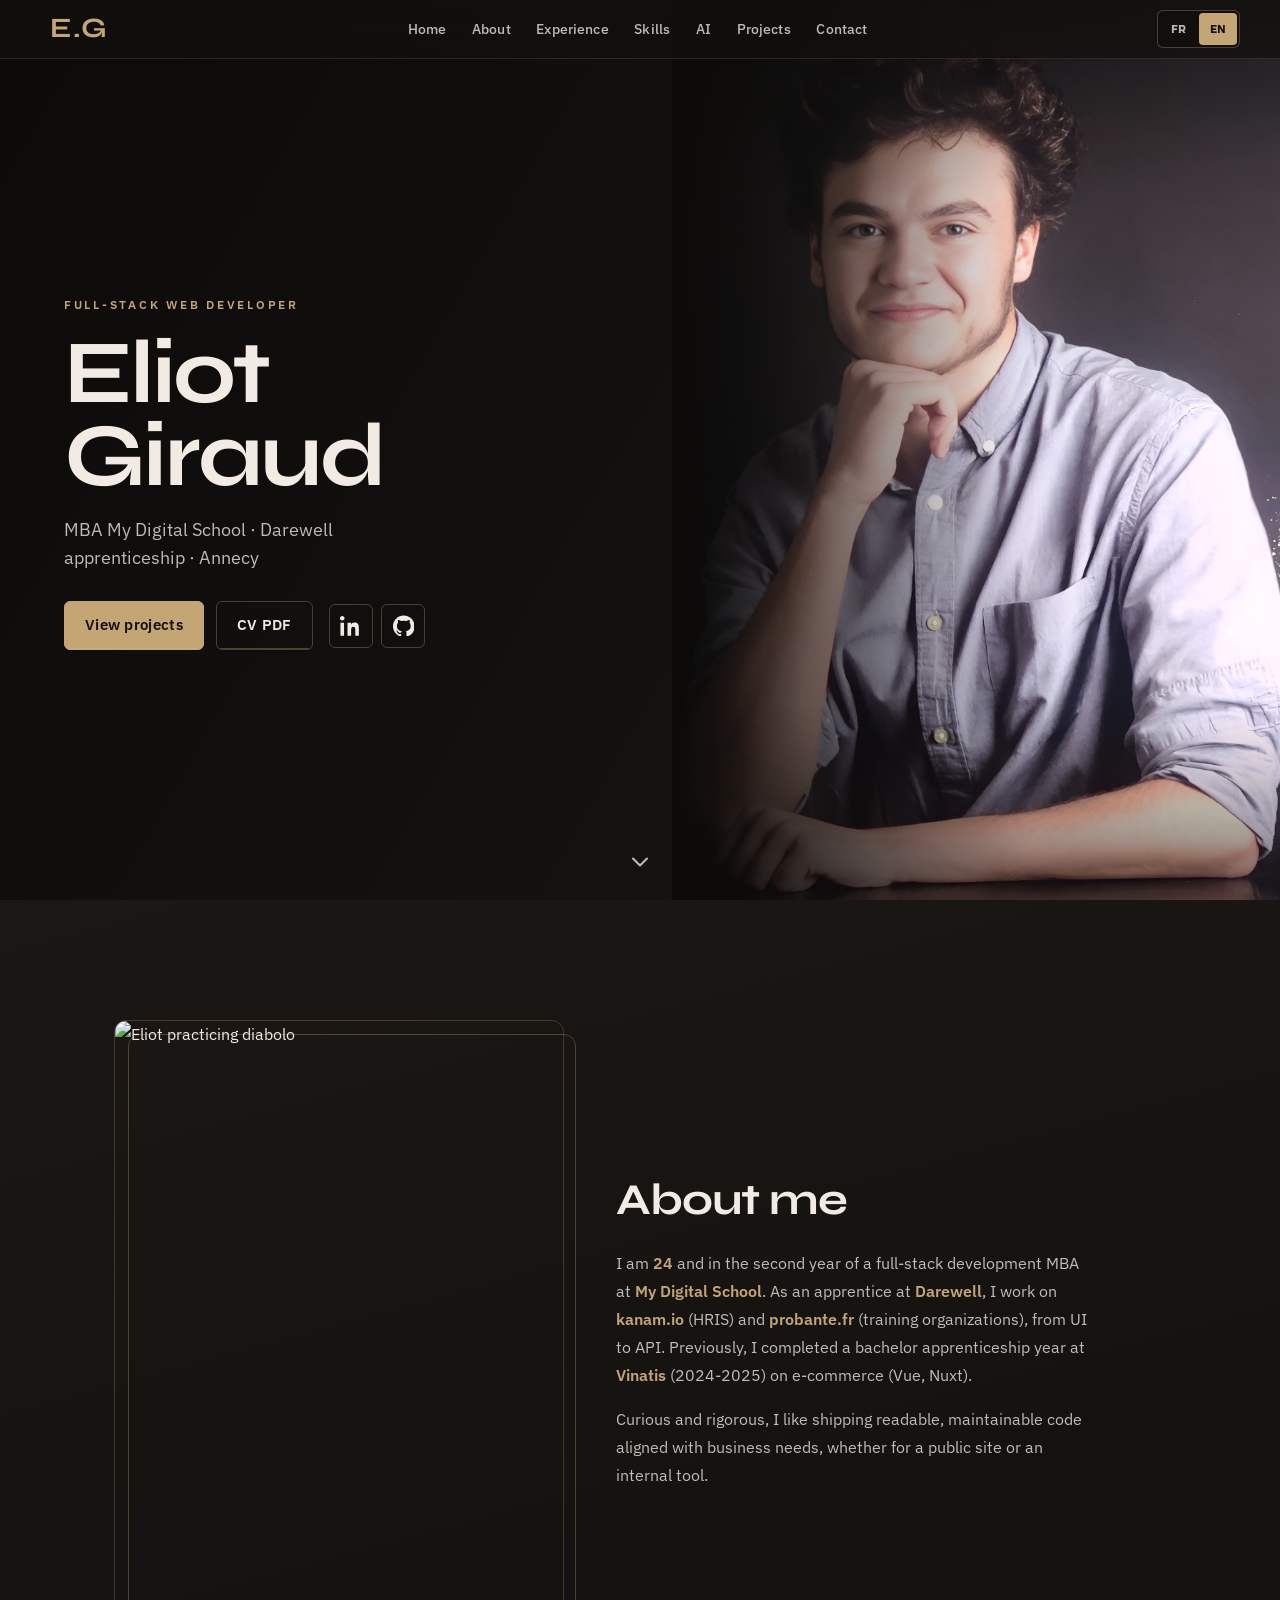
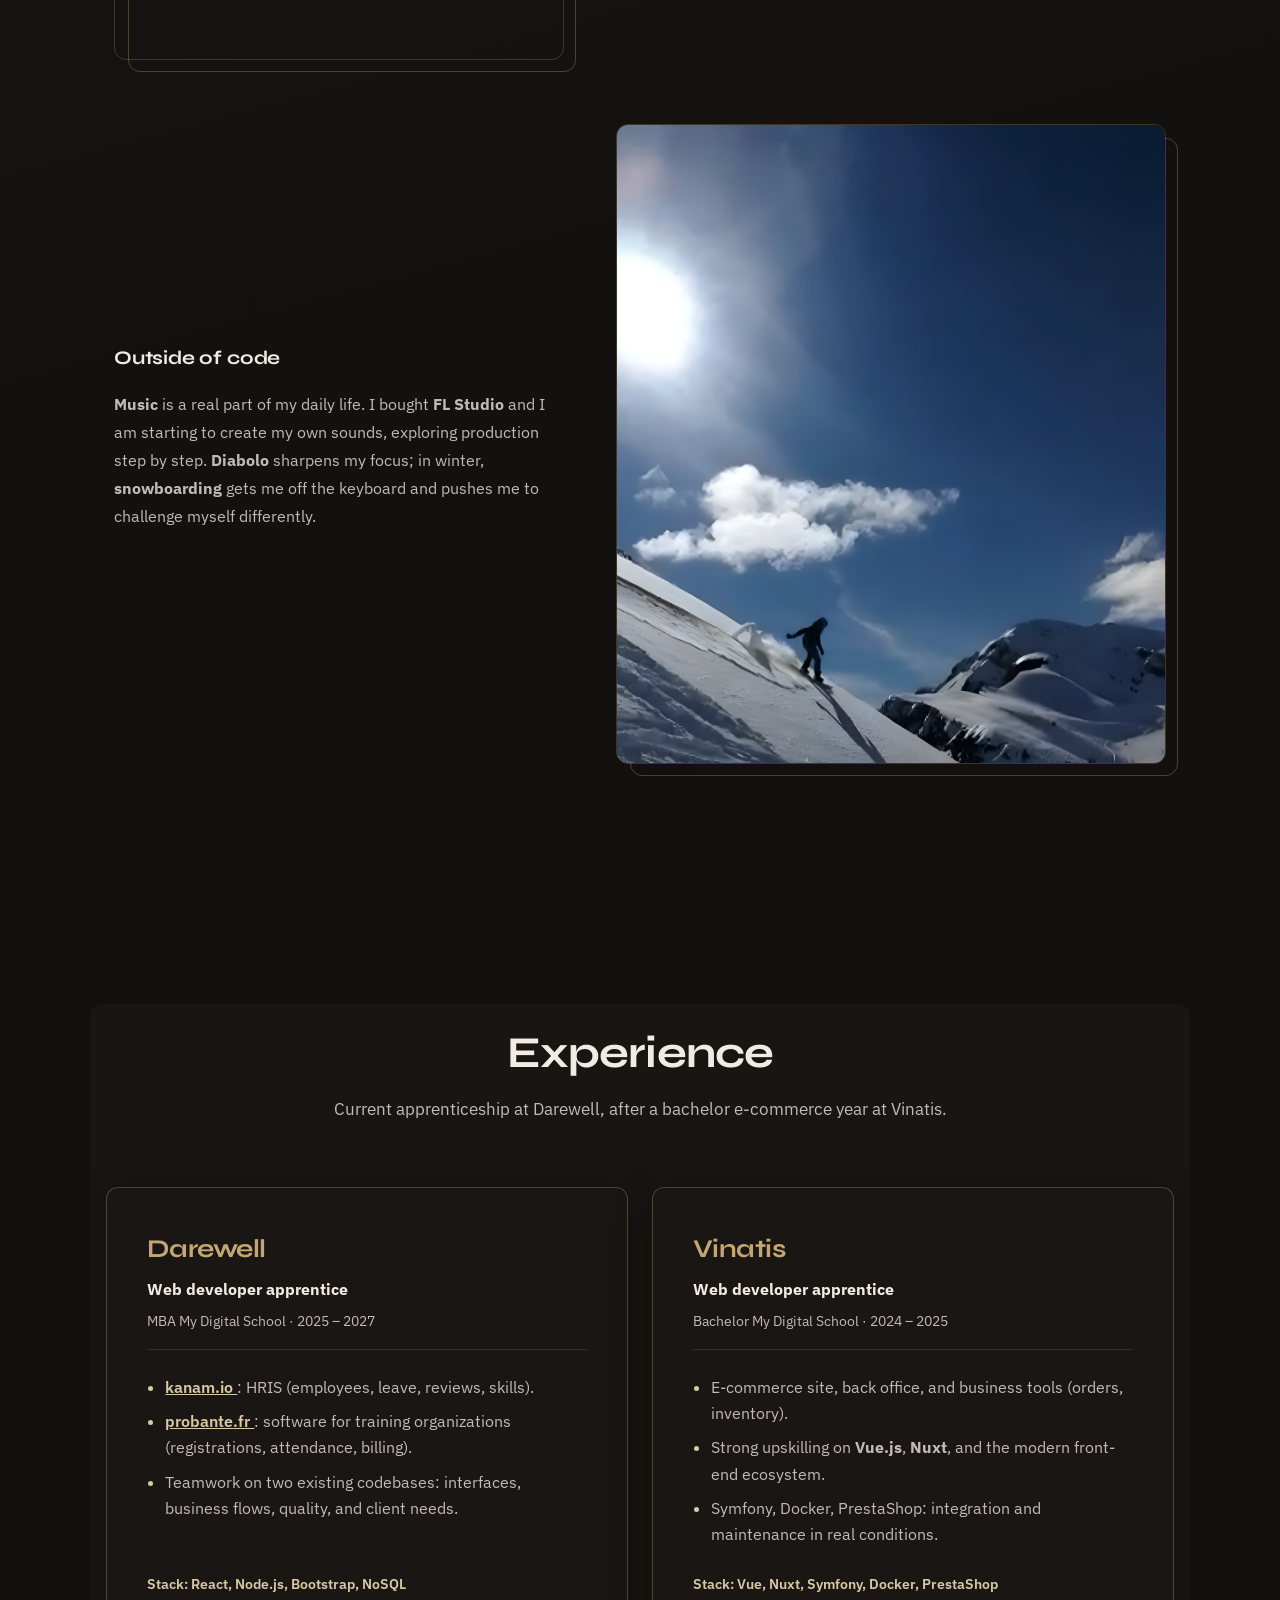
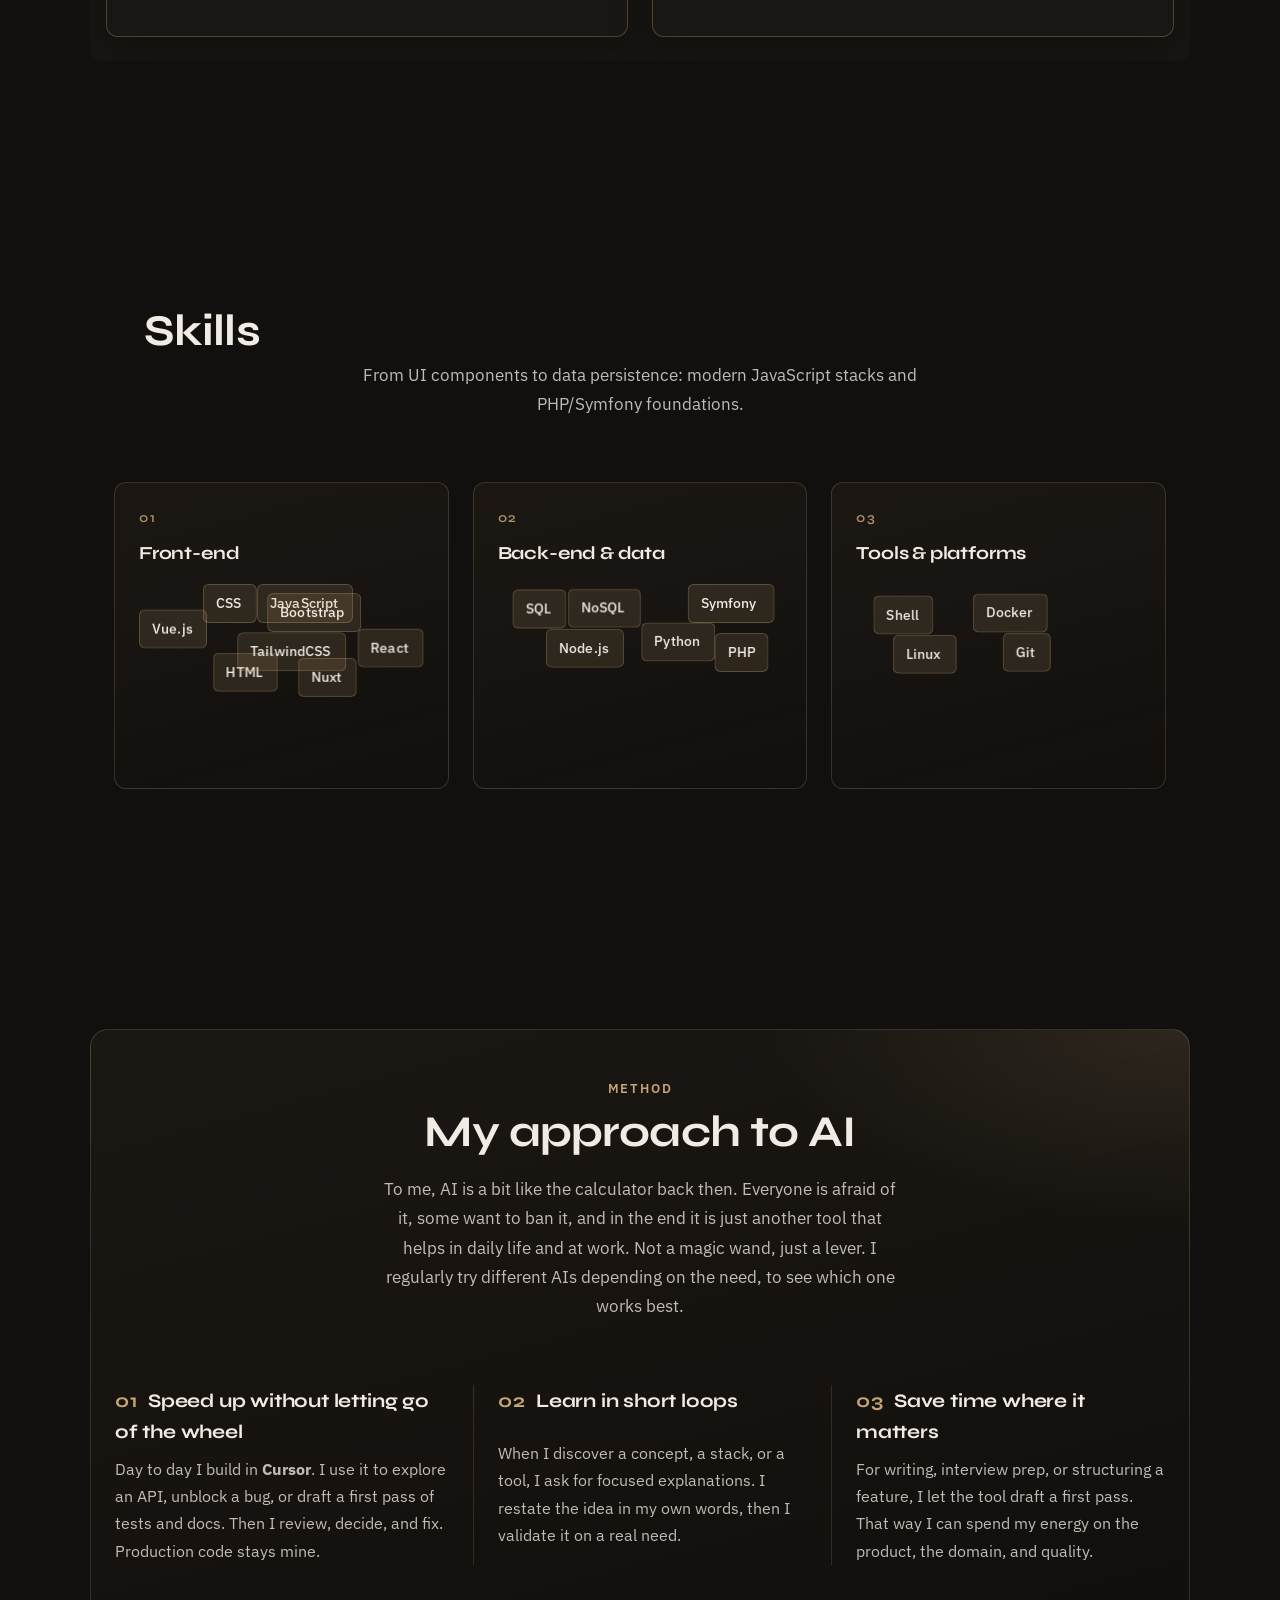
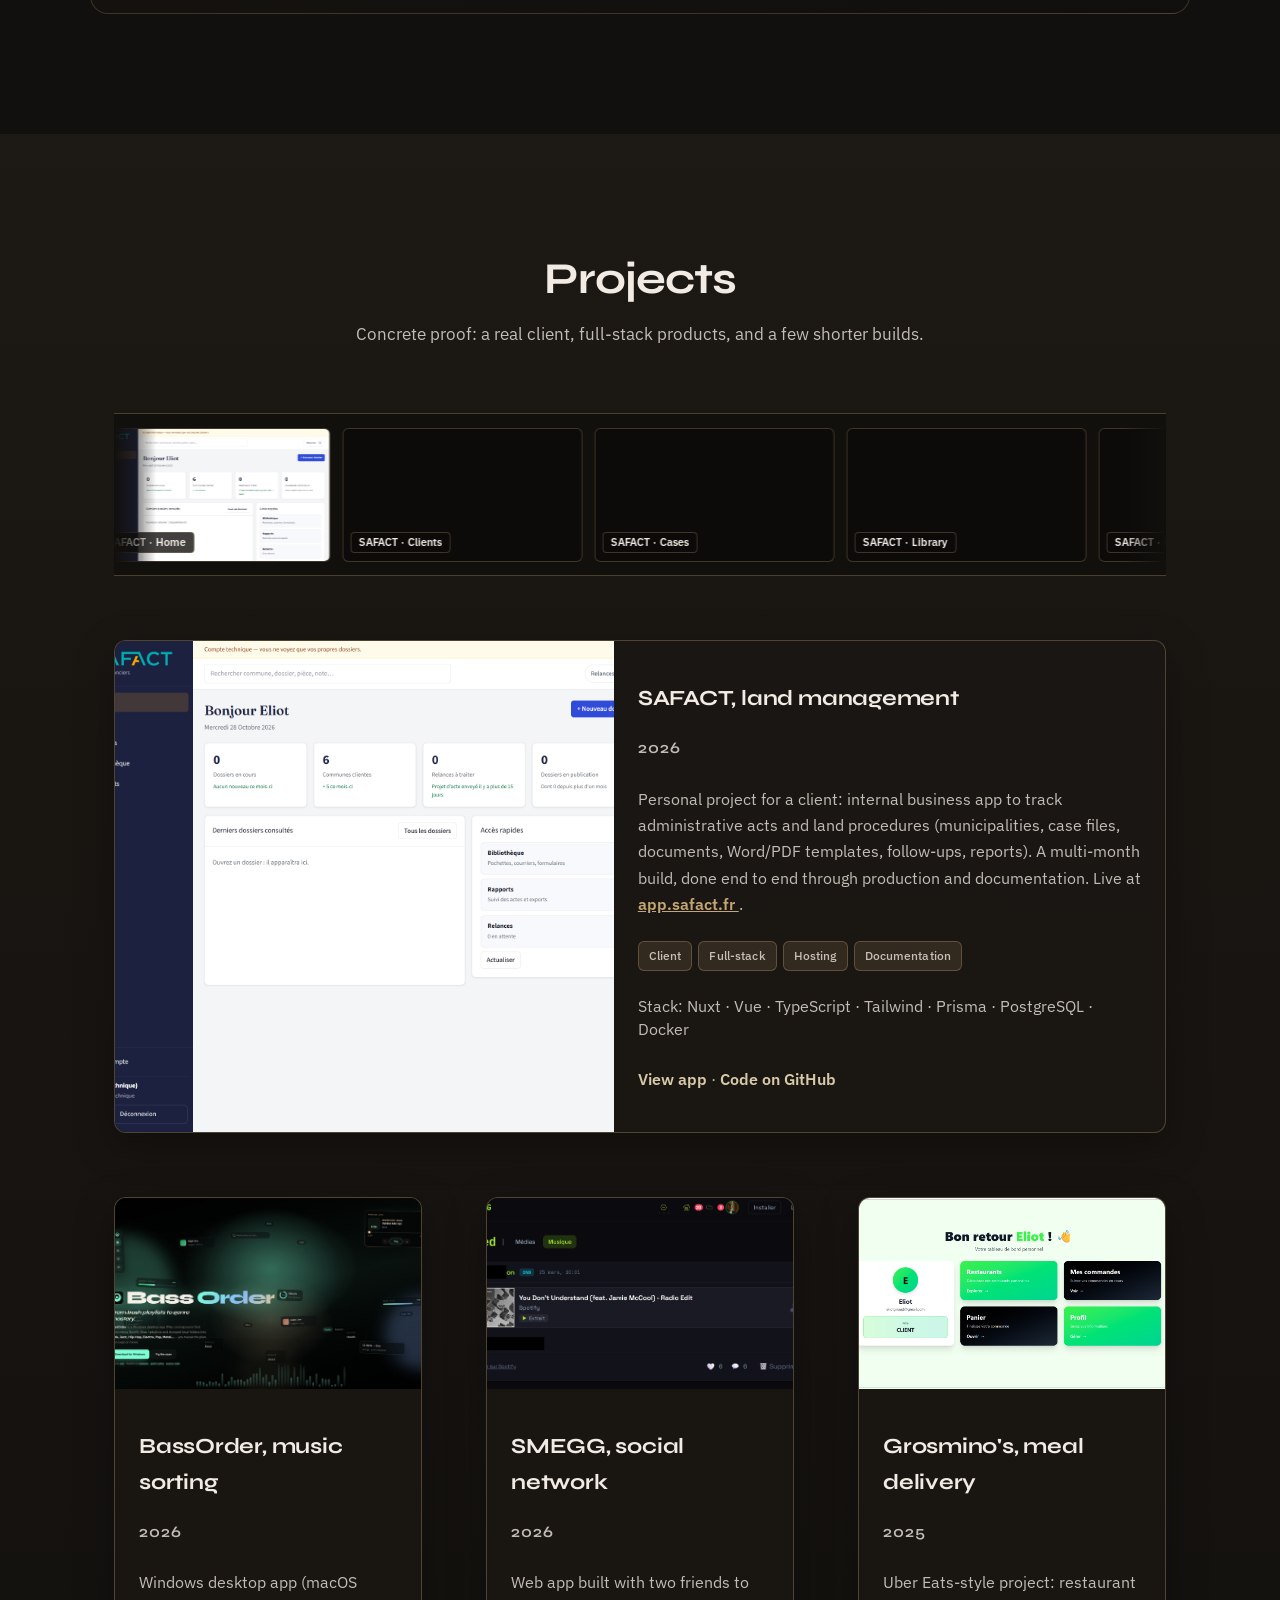
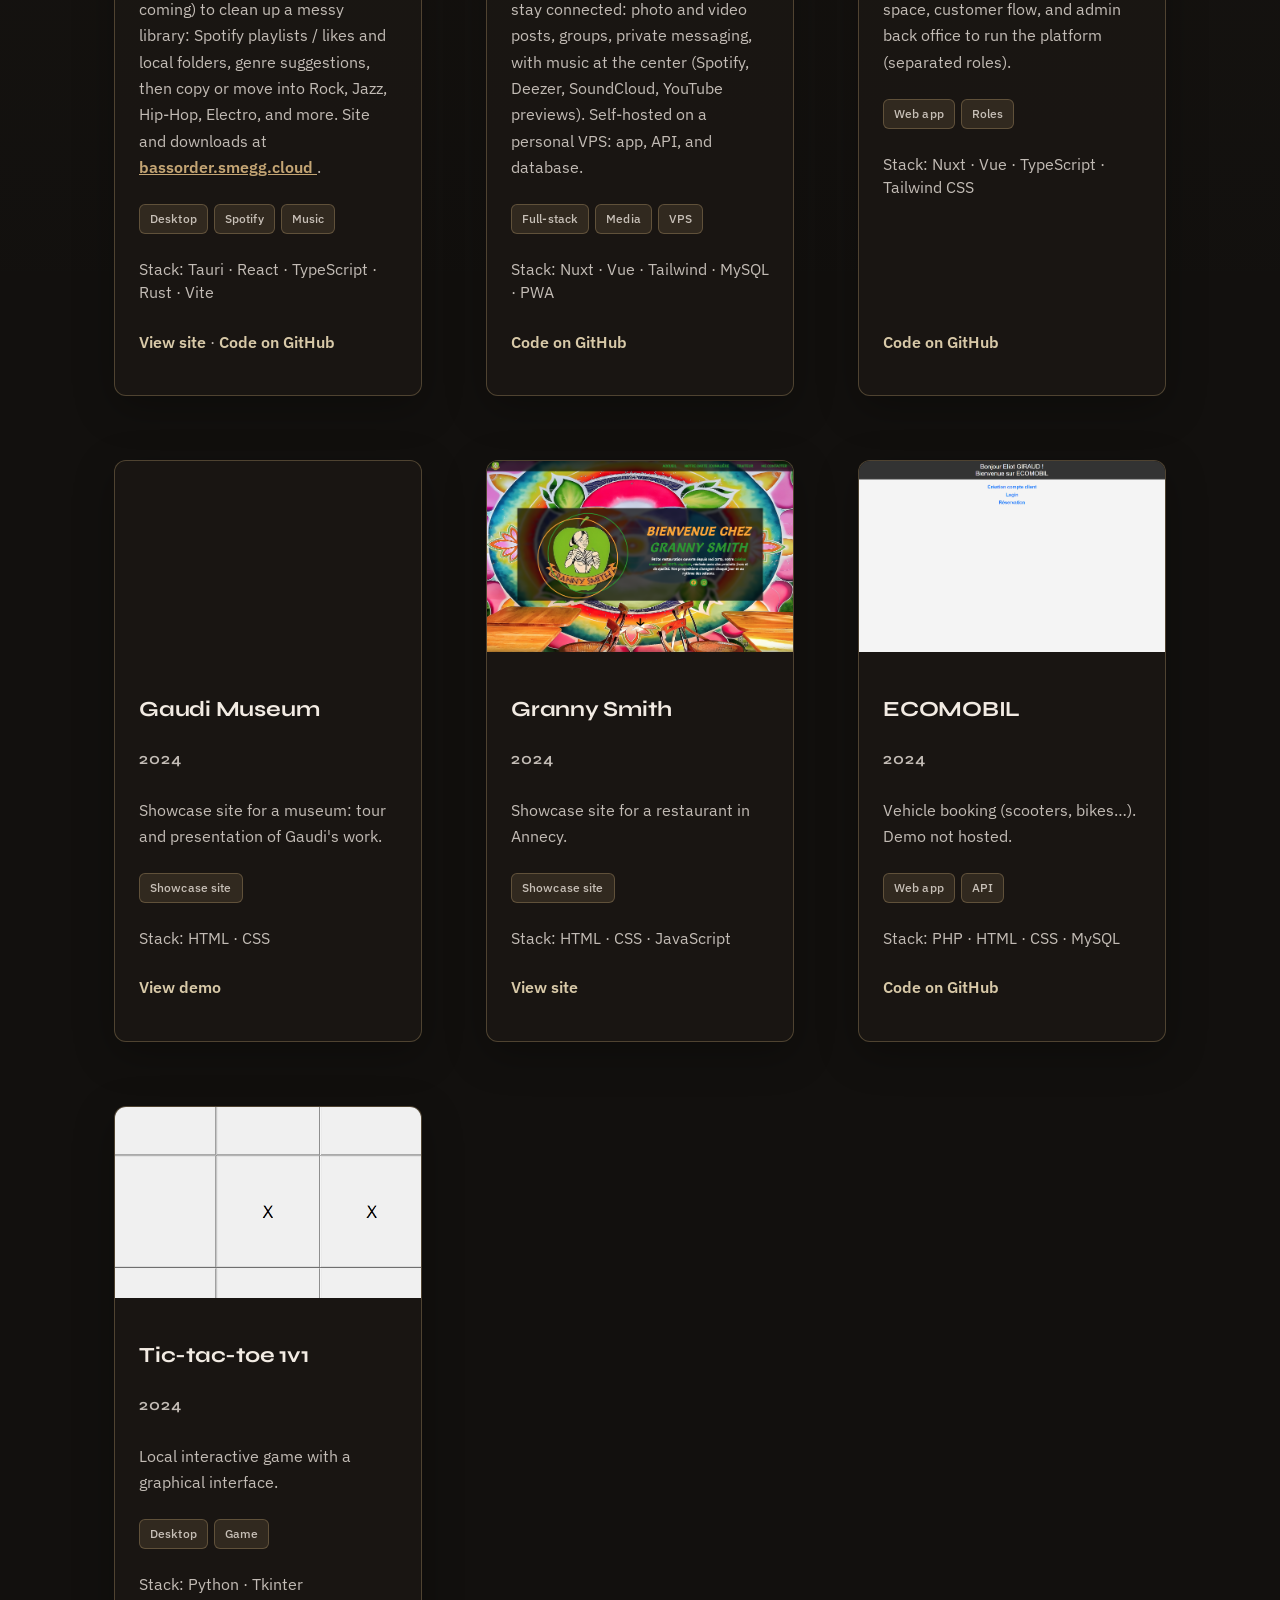
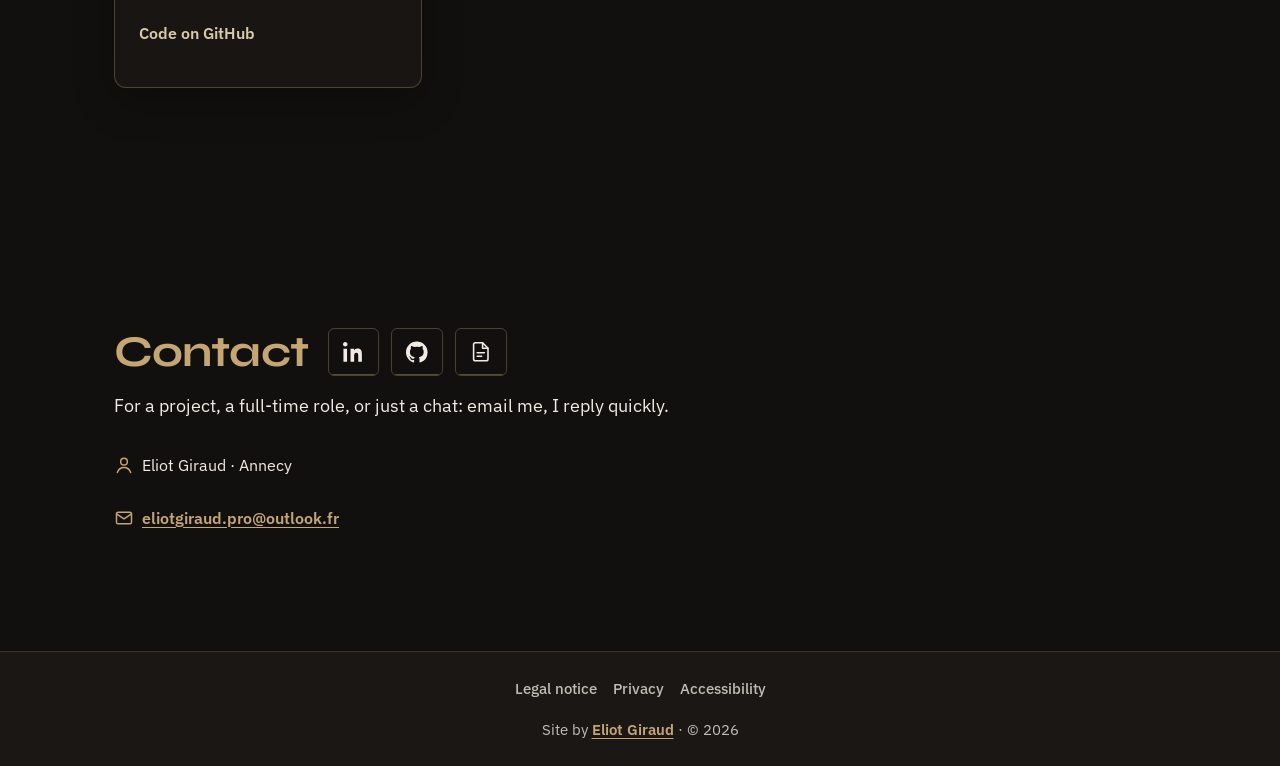
==== commit 76c725e1: "Retirer le bouton replay des competences." ====
--- a/index.html
+++ b/index.html
@@ -22,7 +22,7 @@
     <meta name="twitter:description" content="Portfolio : Darewell, SAFACT, Vinatis. Développement web full-stack à Annecy.">
     <meta name="twitter:image" content="https://eliotgiraud.github.io/Portfolio/public/assets/Tete.jpg">
     <title>Eliot Giraud | Développeur web full-stack | Annecy</title>
-    <link rel="stylesheet" href="public/css/style.css?v=nav-rail-1">
+    <link rel="stylesheet" href="public/css/style.css?v=nav-rail-2">
     <link rel="icon" href="public/assets/Tete.jpg" type="image/jpeg">
     <link rel="apple-touch-icon" href="public/assets/Tete.jpg">
     <script type="application/ld+json">
@@ -205,10 +205,6 @@
                     <p data-i18n-html="skills.intro">
                         Du composant UI à la persistance des données&nbsp;: stacks JavaScript modernes et bases PHP/Symfony.
                     </p>
-                    <button type="button" class="skills-replay" data-skills-replay hidden data-i18n-attr="aria-label:skills.replayAria">
-                        <svg class="skills-replay__icon" viewBox="0 0 24 24" aria-hidden="true"><path d="M3.5 12a8.5 8.5 0 0 1 14.3-6.2"/><polyline points="17.5 2.5 17.8 5.8 14.5 6.1"/><path d="M20.5 12a8.5 8.5 0 0 1-14.3 6.2"/><polyline points="6.5 21.5 6.2 18.2 9.5 17.9"/></svg>
-                        <span data-i18n="skills.replay">Rejouer</span>
-                    </button>
                 </div>
                 <div class="skills-grid" data-reveal>
                     <div class="skill-group">
@@ -571,8 +567,8 @@
         </nav>
         <p data-i18n-html="footer.credit">Site créé par <a href="index.html">Eliot Giraud</a> · © 2026</p>
     </footer>
-    <script src="public/js/i18n.js?v=nav-rail-1"></script>
-    <script src="public/js/skills-physics.js?v=nav-rail-1"></script>
-    <script src="public/js/main.js?v=nav-rail-1"></script>
+    <script src="public/js/i18n.js?v=nav-rail-2"></script>
+    <script src="public/js/skills-physics.js?v=nav-rail-2"></script>
+    <script src="public/js/main.js?v=nav-rail-2"></script>
 </body>
 </html>
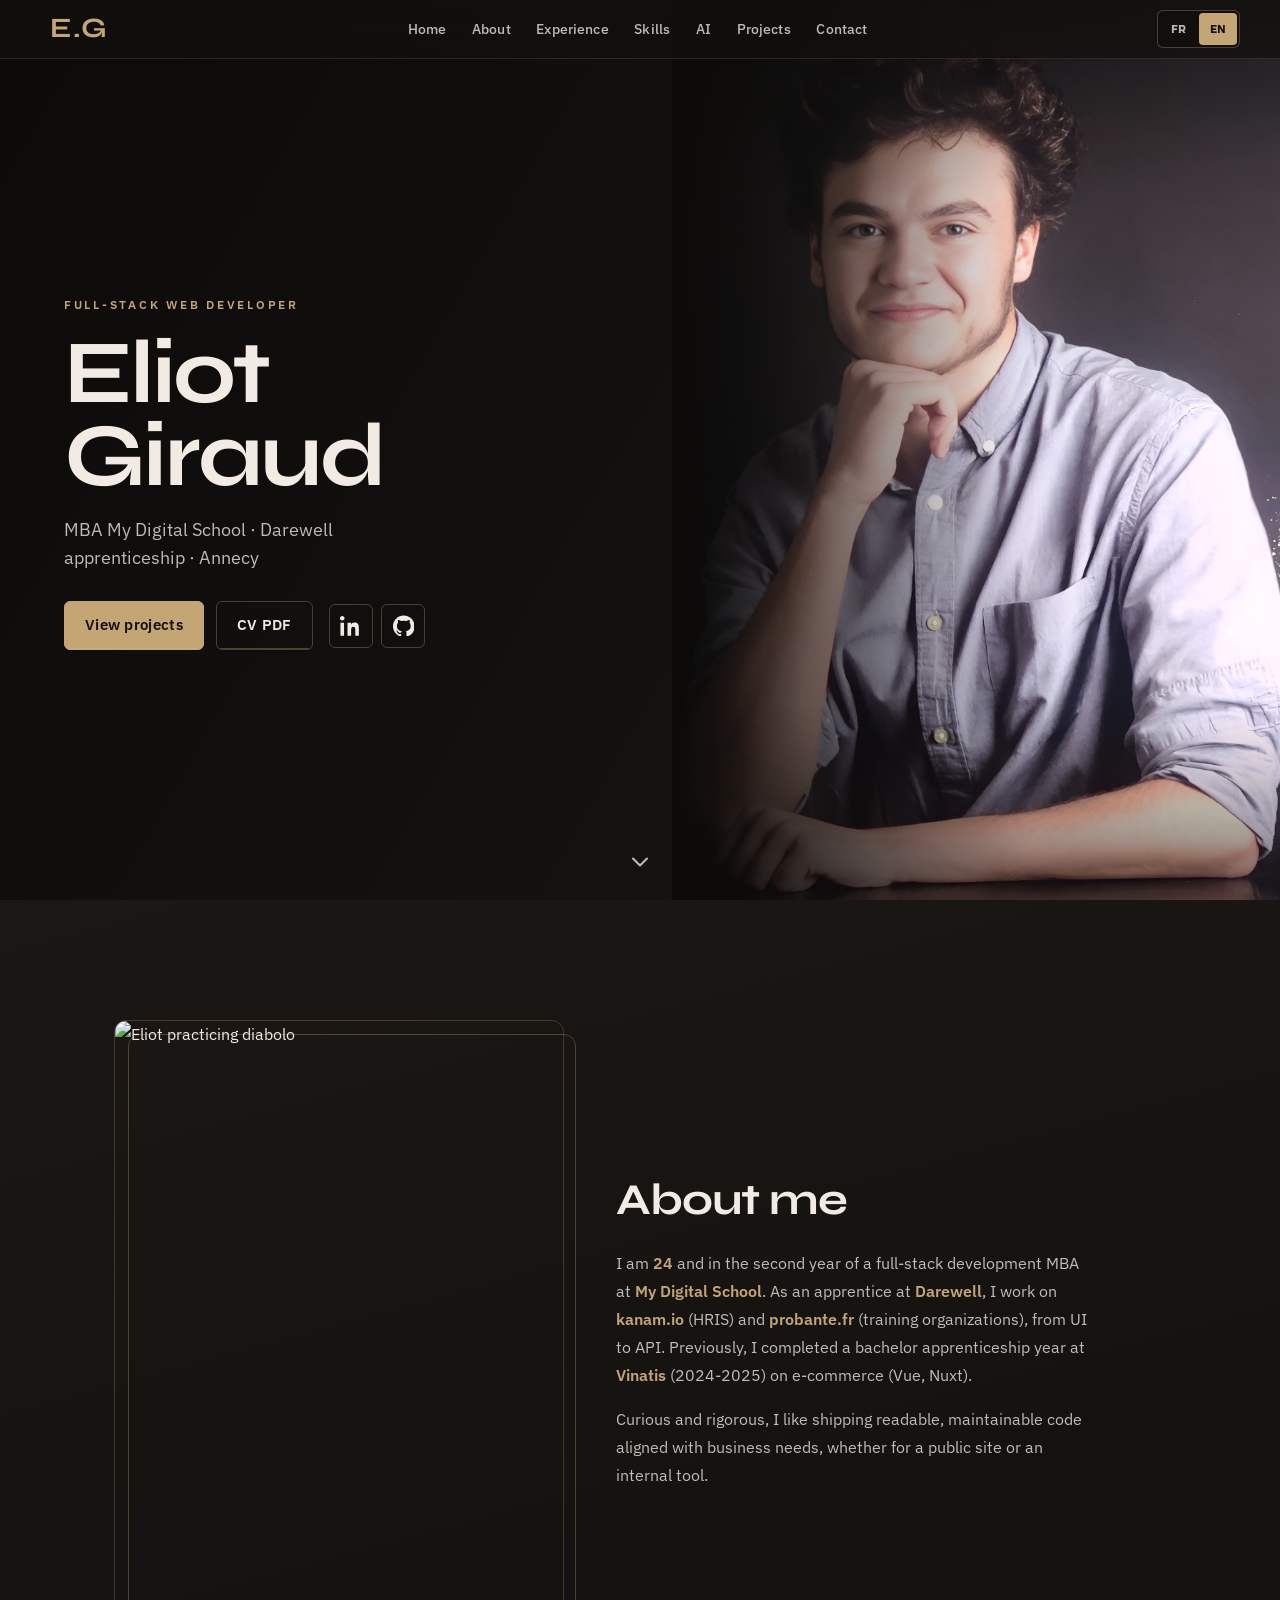
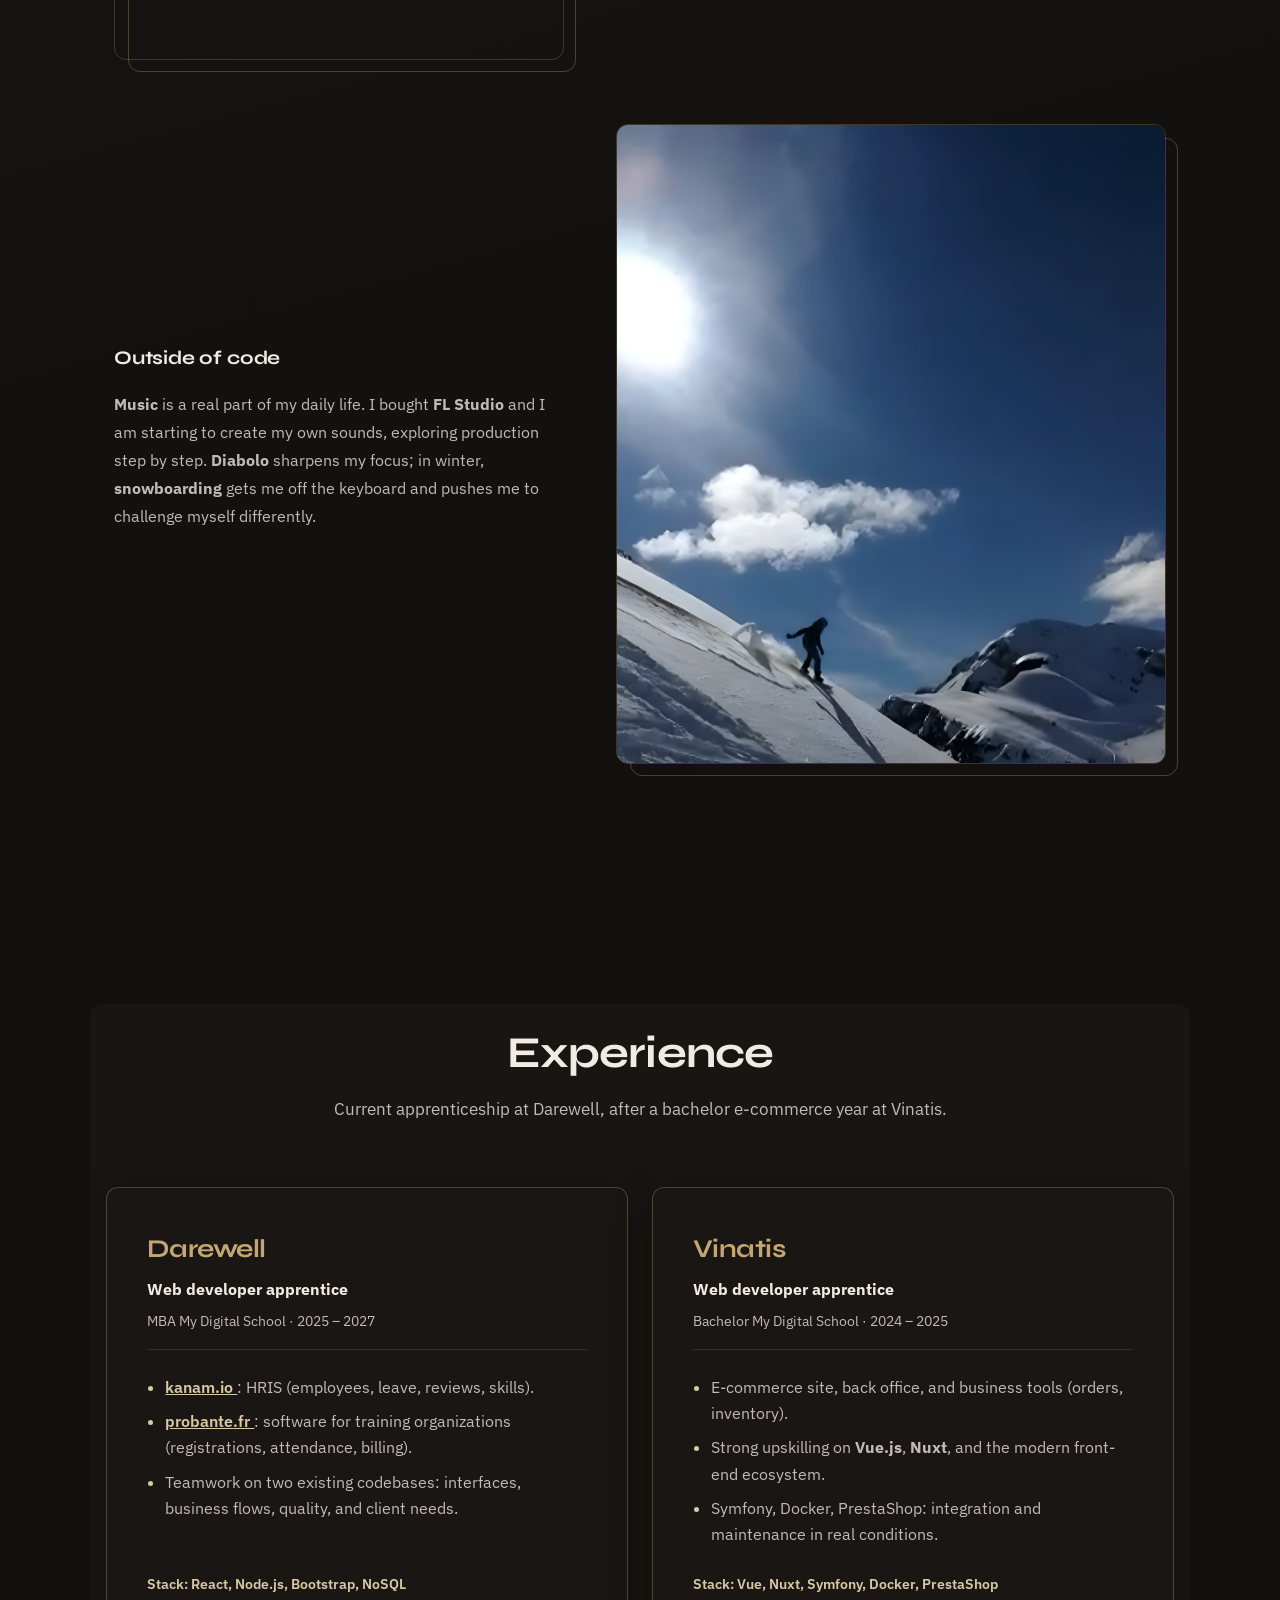
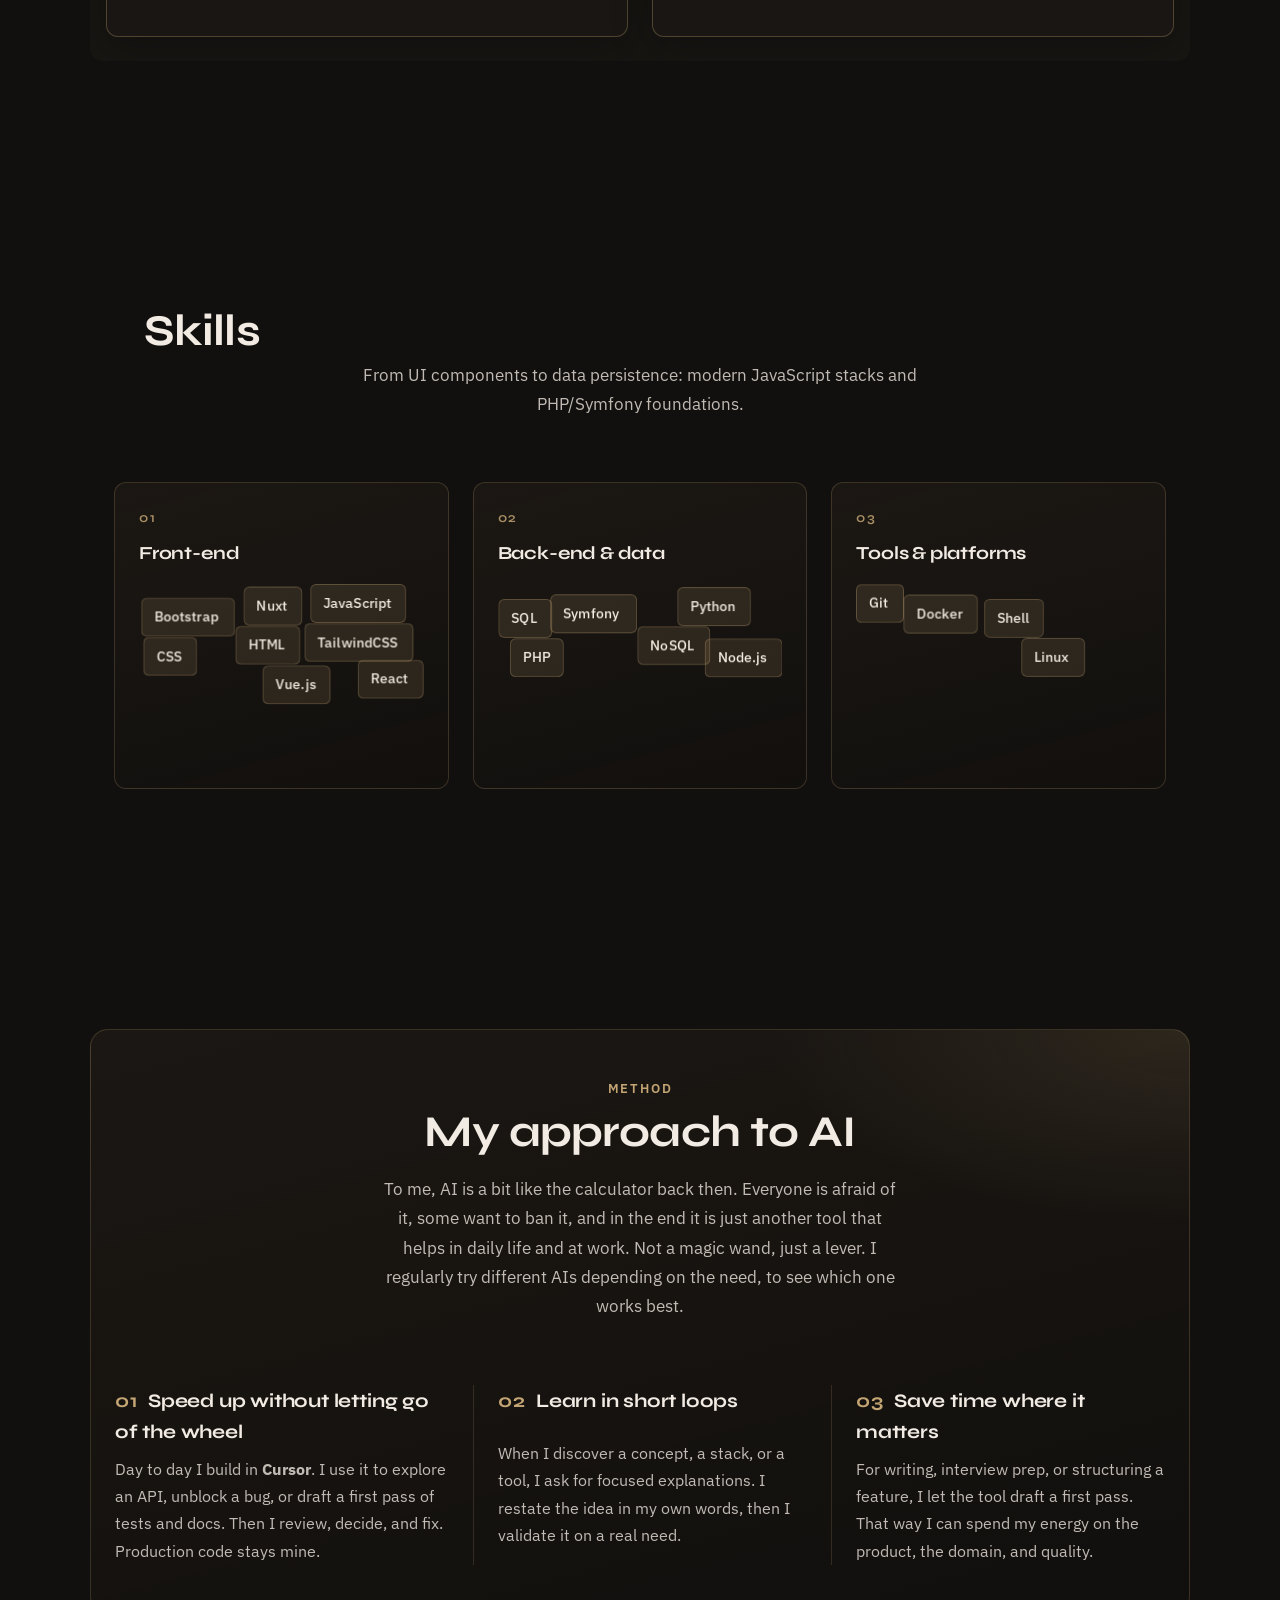
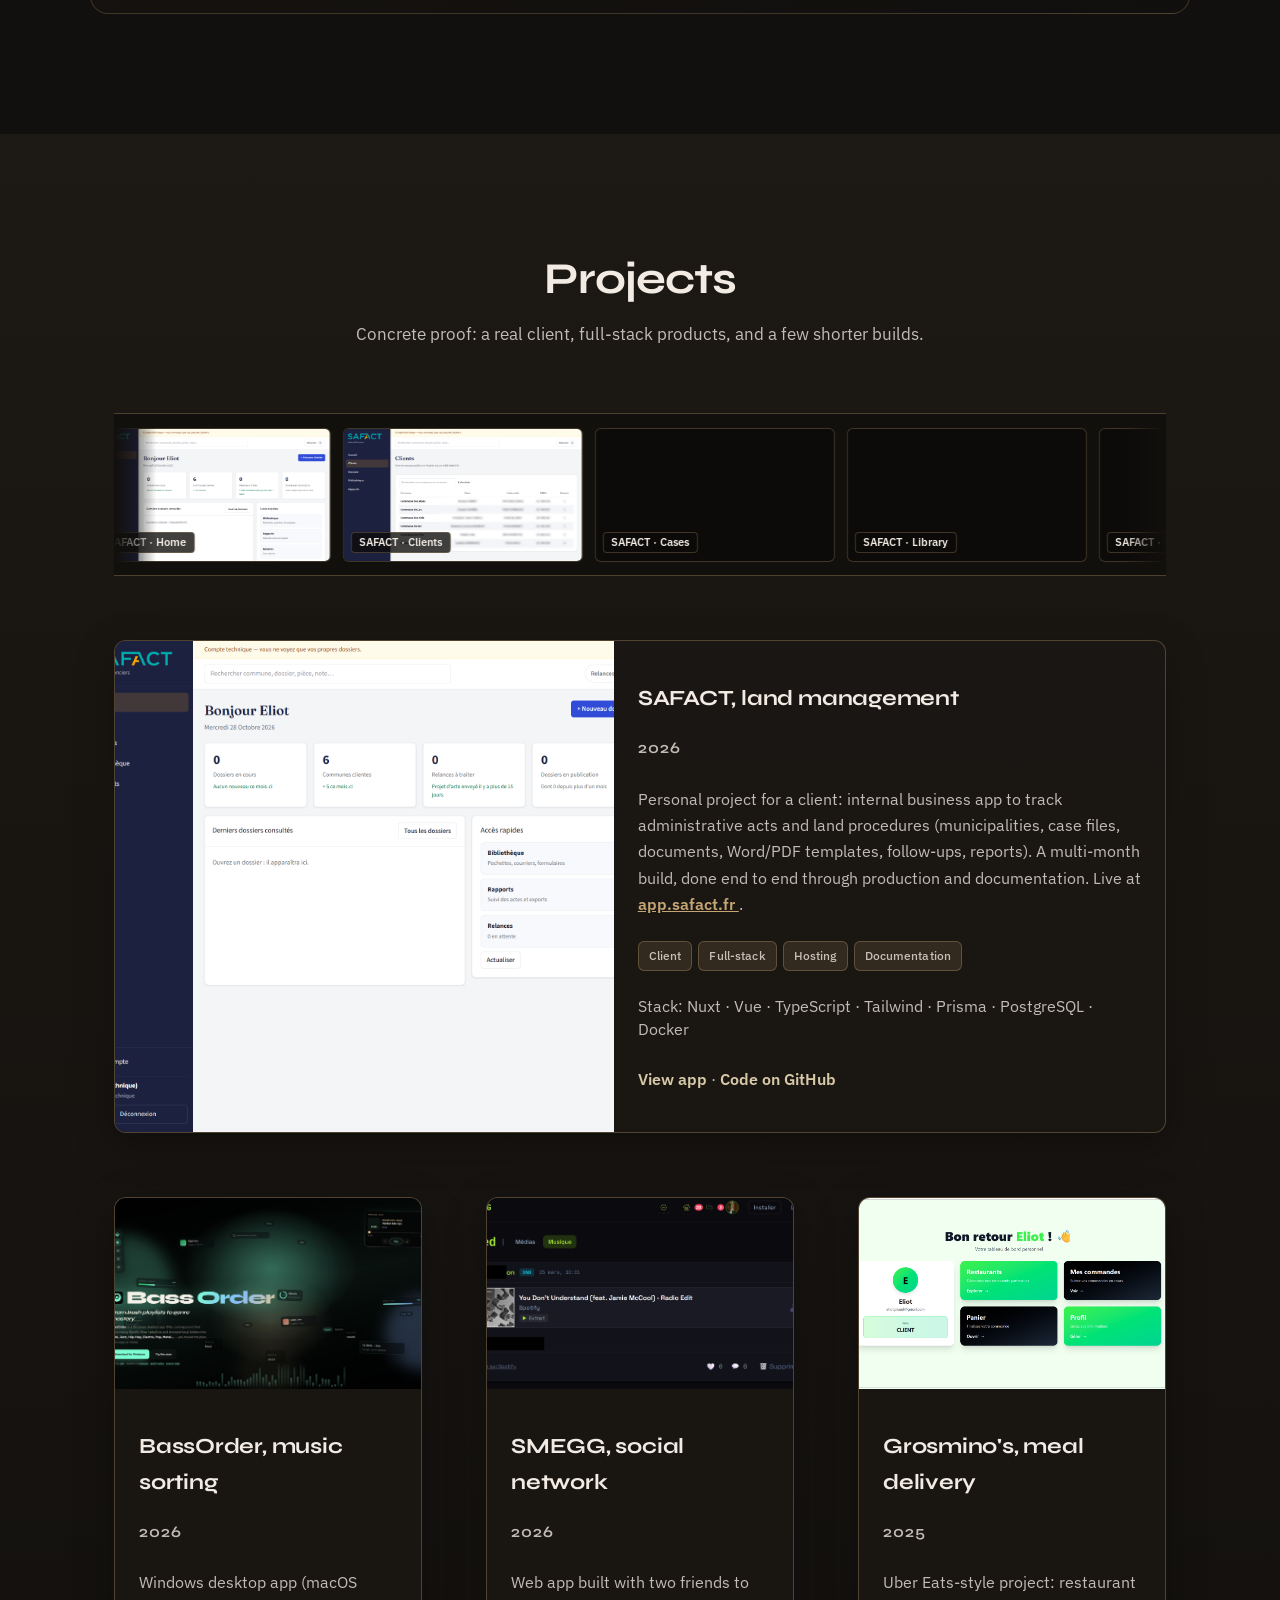
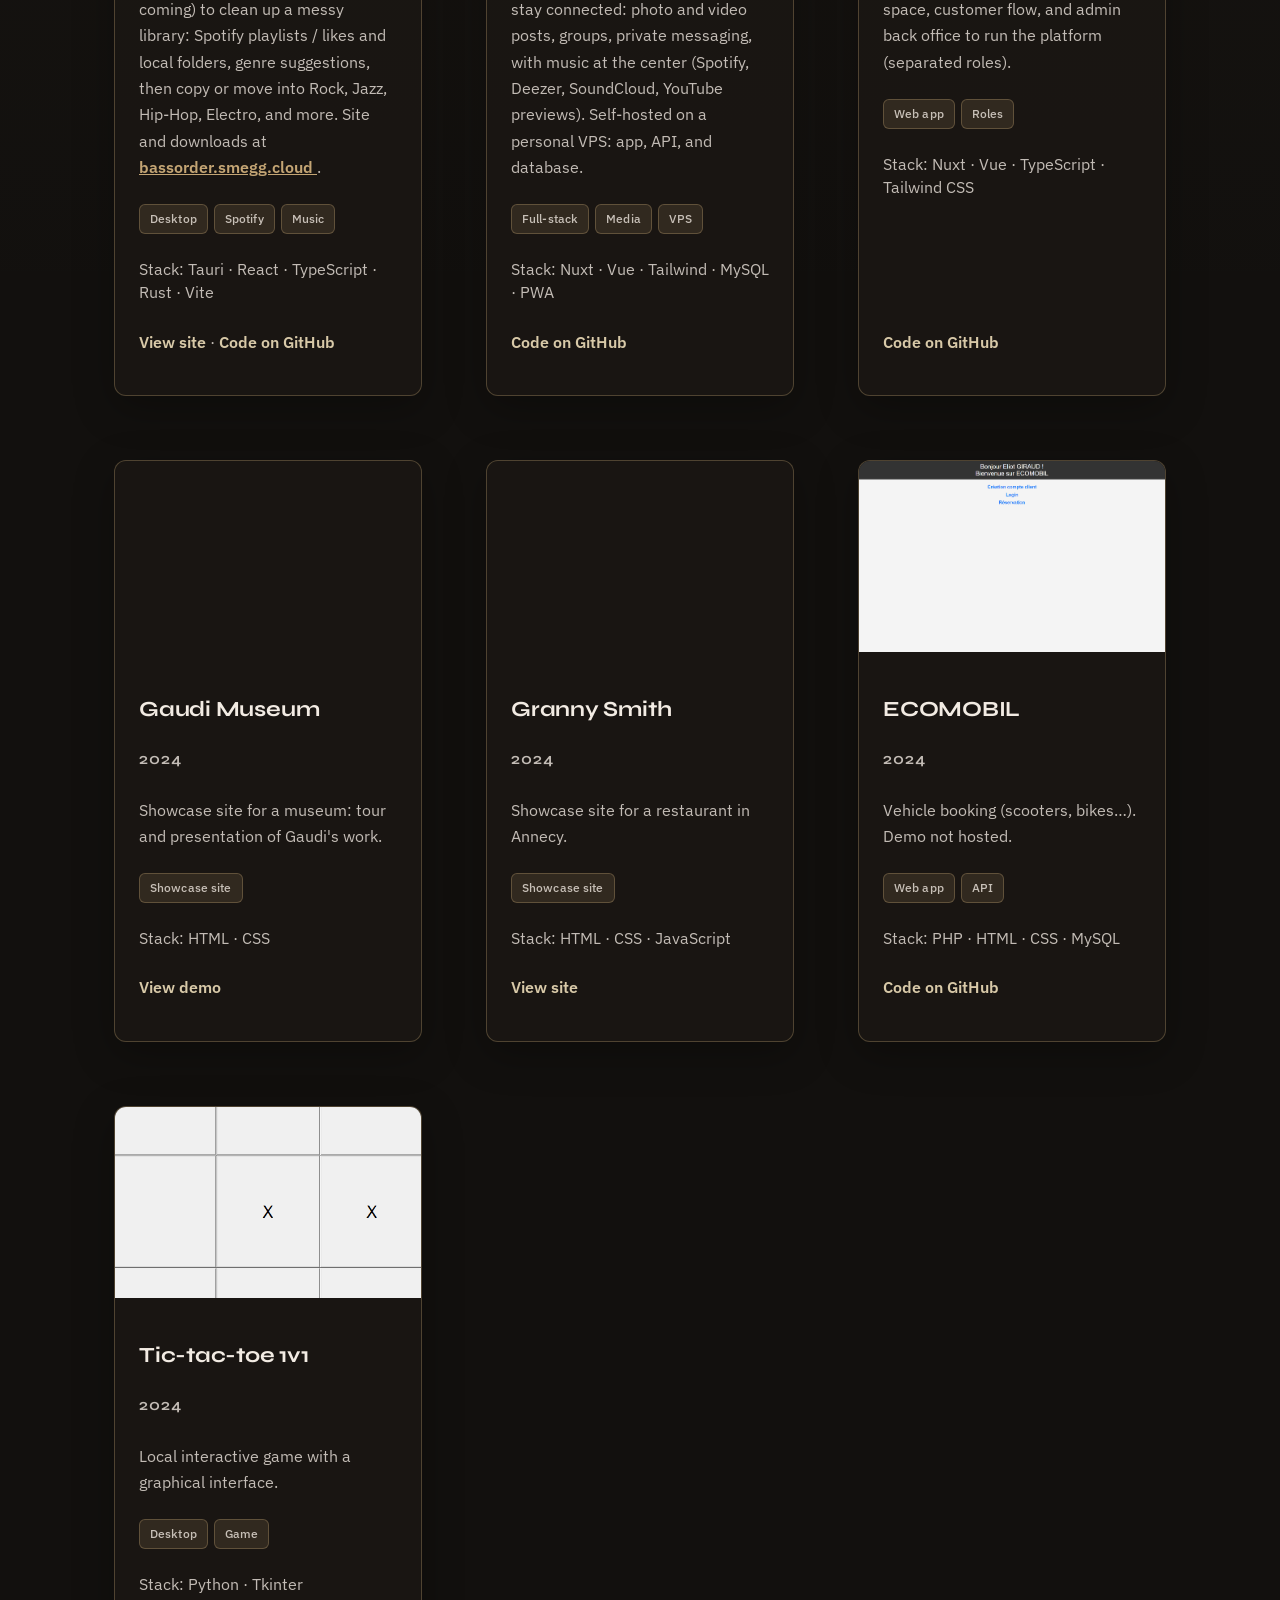
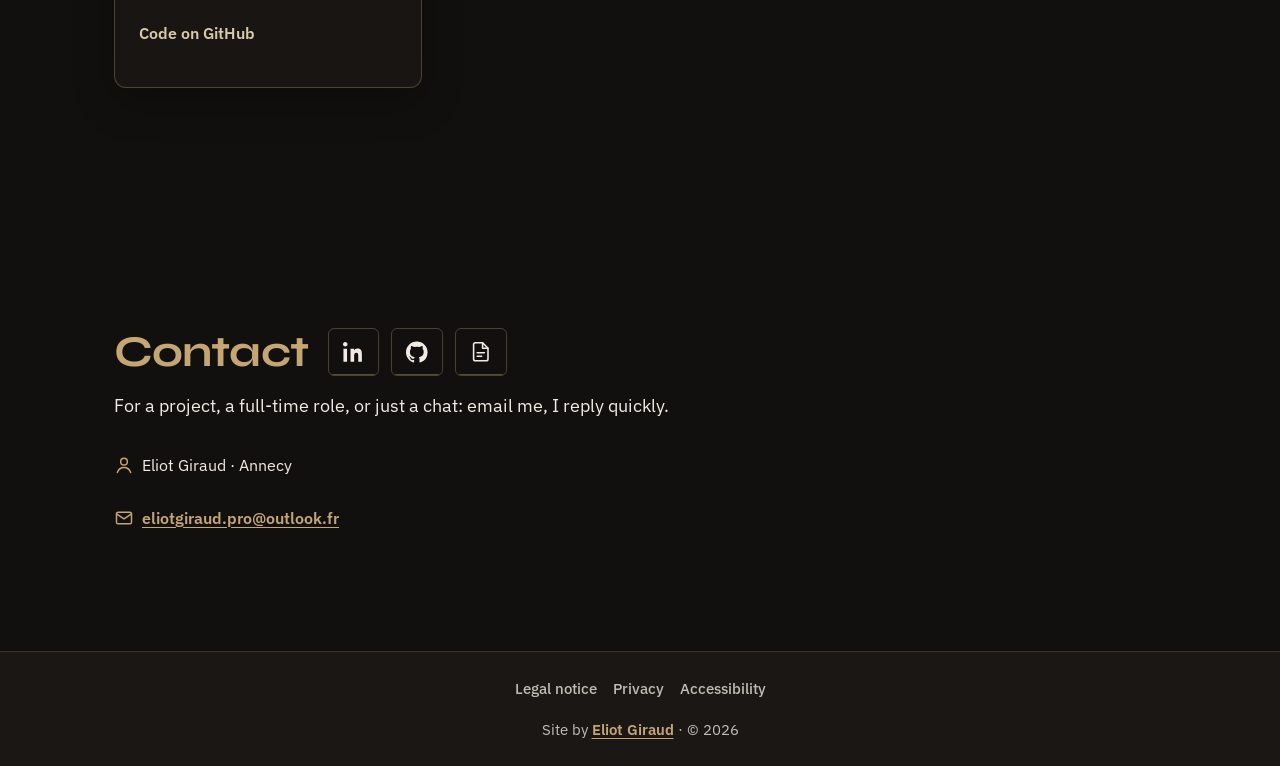
==== commit f8aec1cb: "Remplacer le rail mobile par une nav desktop a traits avec labels au survol." ====
--- a/index.html
+++ b/index.html
@@ -22,7 +22,7 @@
     <meta name="twitter:description" content="Portfolio : Darewell, SAFACT, Vinatis. Développement web full-stack à Annecy.">
     <meta name="twitter:image" content="https://eliotgiraud.github.io/Portfolio/public/assets/Tete.jpg">
     <title>Eliot Giraud | Développeur web full-stack | Annecy</title>
-    <link rel="stylesheet" href="public/css/style.css?v=nav-rail-2">
+    <link rel="stylesheet" href="public/css/style.css?v=section-rail-1">
     <link rel="icon" href="public/assets/Tete.jpg" type="image/jpeg">
     <link rel="apple-touch-icon" href="public/assets/Tete.jpg">
     <script type="application/ld+json">
@@ -94,6 +94,37 @@
         </div>
     </header>
 
+    <nav class="section-rail" id="section-rail" data-i18n-attr="aria-label:nav.rail" aria-label="Sections" hidden>
+        <a href="#accueil" class="section-rail__link" data-section="accueil">
+            <span class="section-rail__label" data-i18n="nav.home">Accueil</span>
+            <span class="section-rail__tick" aria-hidden="true"></span>
+        </a>
+        <a href="#moi" class="section-rail__link" data-section="moi">
+            <span class="section-rail__label" data-i18n="nav.about">À propos</span>
+            <span class="section-rail__tick" aria-hidden="true"></span>
+        </a>
+        <a href="#experience" class="section-rail__link" data-section="experience">
+            <span class="section-rail__label" data-i18n="nav.experience">Expériences</span>
+            <span class="section-rail__tick" aria-hidden="true"></span>
+        </a>
+        <a href="#competences" class="section-rail__link" data-section="competences">
+            <span class="section-rail__label" data-i18n="nav.skills">Compétences</span>
+            <span class="section-rail__tick" aria-hidden="true"></span>
+        </a>
+        <a href="#ia" class="section-rail__link" data-section="ia">
+            <span class="section-rail__label" data-i18n="nav.ai">IA</span>
+            <span class="section-rail__tick" aria-hidden="true"></span>
+        </a>
+        <a href="#project" class="section-rail__link" data-section="project">
+            <span class="section-rail__label" data-i18n="nav.projects">Projets</span>
+            <span class="section-rail__tick" aria-hidden="true"></span>
+        </a>
+        <a href="#contact" class="section-rail__link" data-section="contact">
+            <span class="section-rail__label" data-i18n="nav.contact">Contact</span>
+            <span class="section-rail__tick" aria-hidden="true"></span>
+        </a>
+    </nav>
+
     <main id="contenu">
         <section id="accueil" aria-labelledby="hero-name">
             <div class="hero" data-reveal>
@@ -567,8 +598,8 @@
         </nav>
         <p data-i18n-html="footer.credit">Site créé par <a href="index.html">Eliot Giraud</a> · © 2026</p>
     </footer>
-    <script src="public/js/i18n.js?v=nav-rail-2"></script>
-    <script src="public/js/skills-physics.js?v=nav-rail-2"></script>
-    <script src="public/js/main.js?v=nav-rail-2"></script>
+    <script src="public/js/i18n.js?v=section-rail-1"></script>
+    <script src="public/js/skills-physics.js?v=section-rail-1"></script>
+    <script src="public/js/main.js?v=section-rail-1"></script>
 </body>
 </html>
--- a/public/css/style.css
+++ b/public/css/style.css
@@ -2,6 +2,7 @@
 @import url('pages/homepage.css');
 @import url('pages/legal.css');
 @import url('layouts/header.css');
+@import url('layouts/section-rail.css');
 @import url('layouts/footer.css');
 
 /* Direction C — Nuit & ambre : un seul accent, jamais en plein aplat */
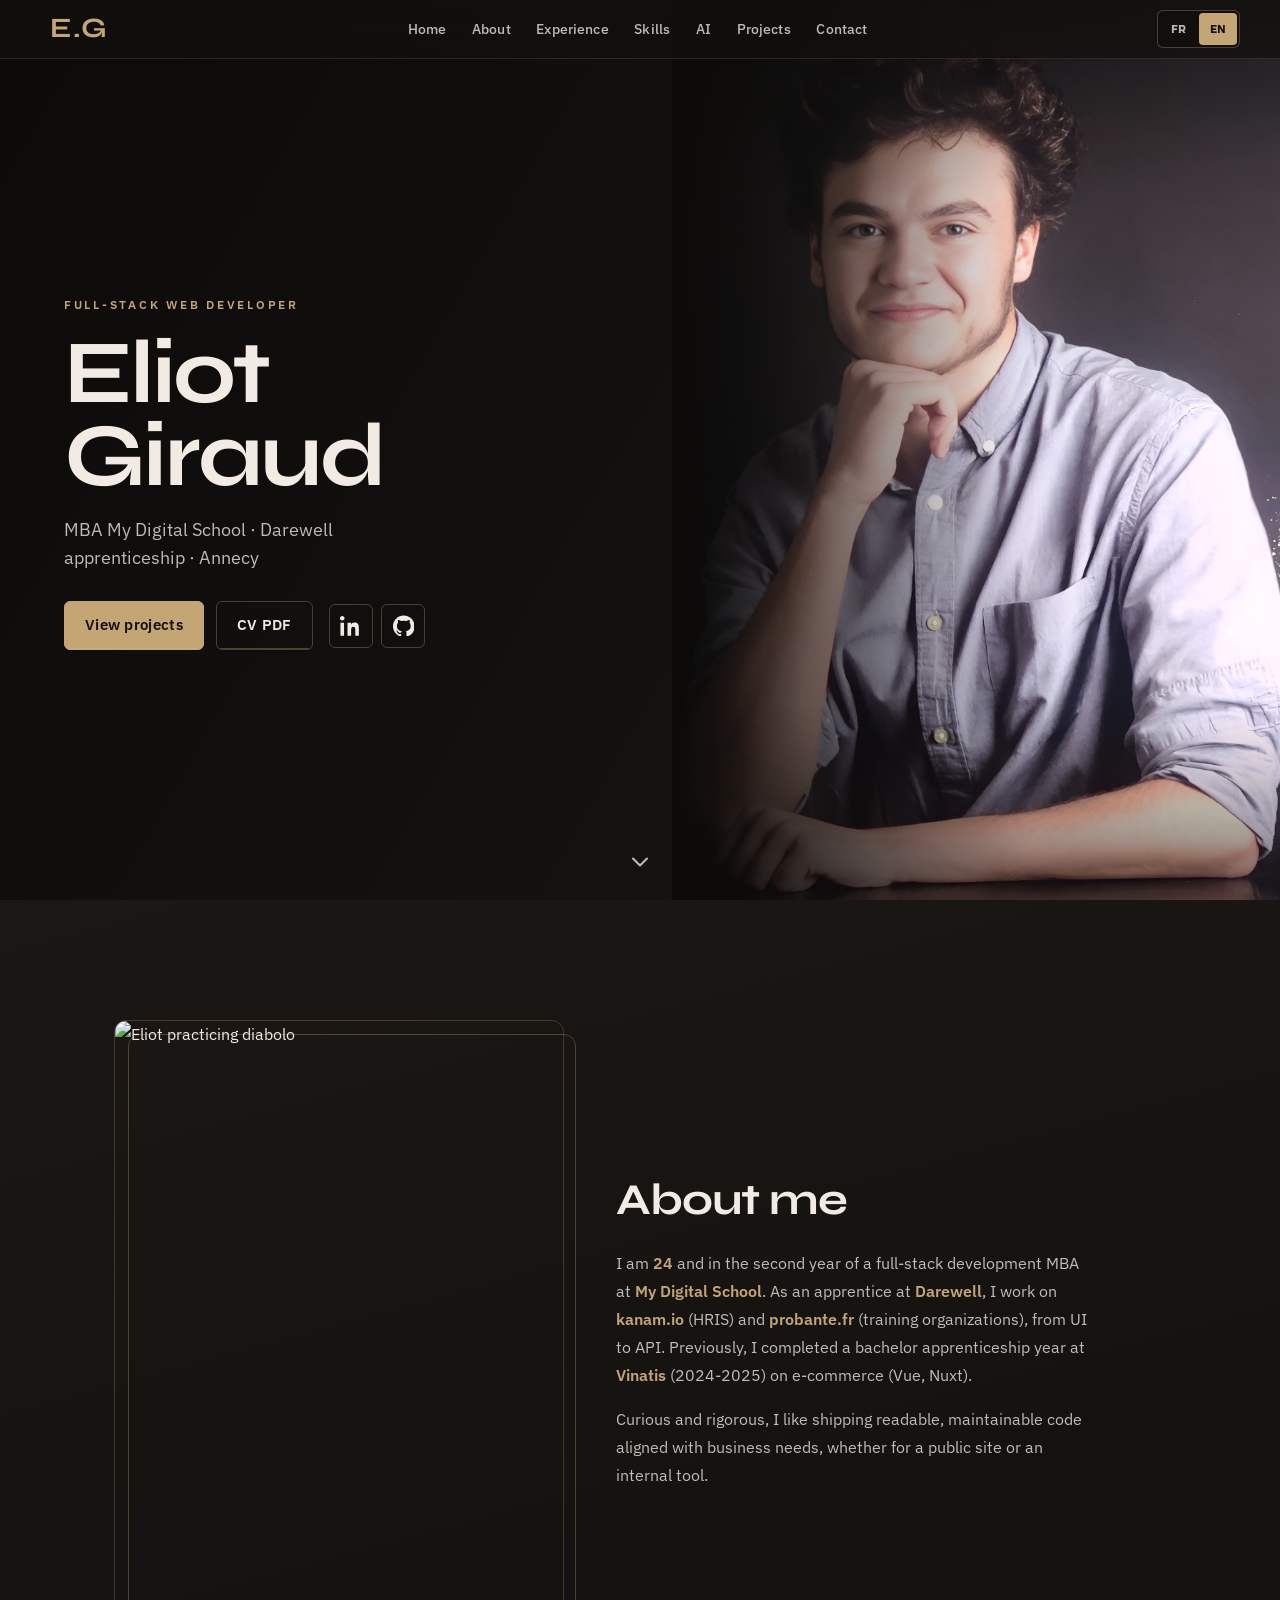
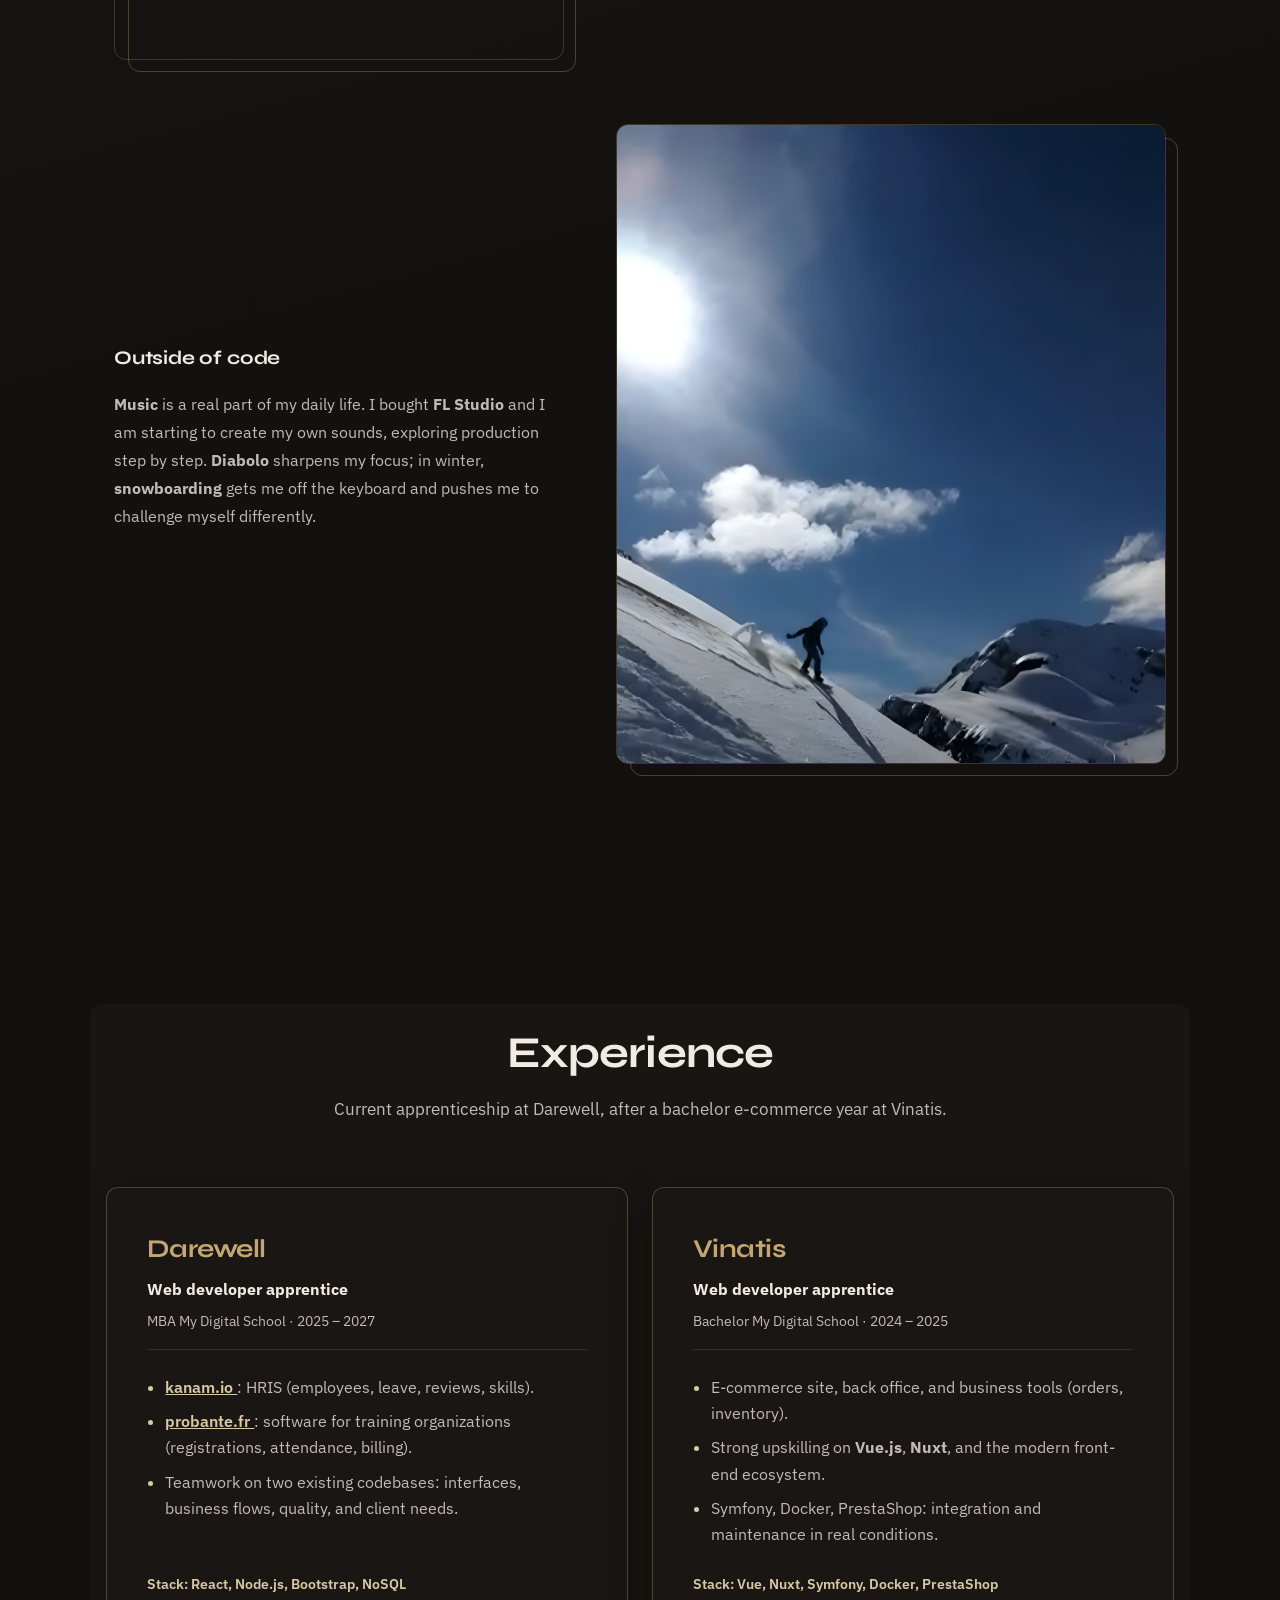
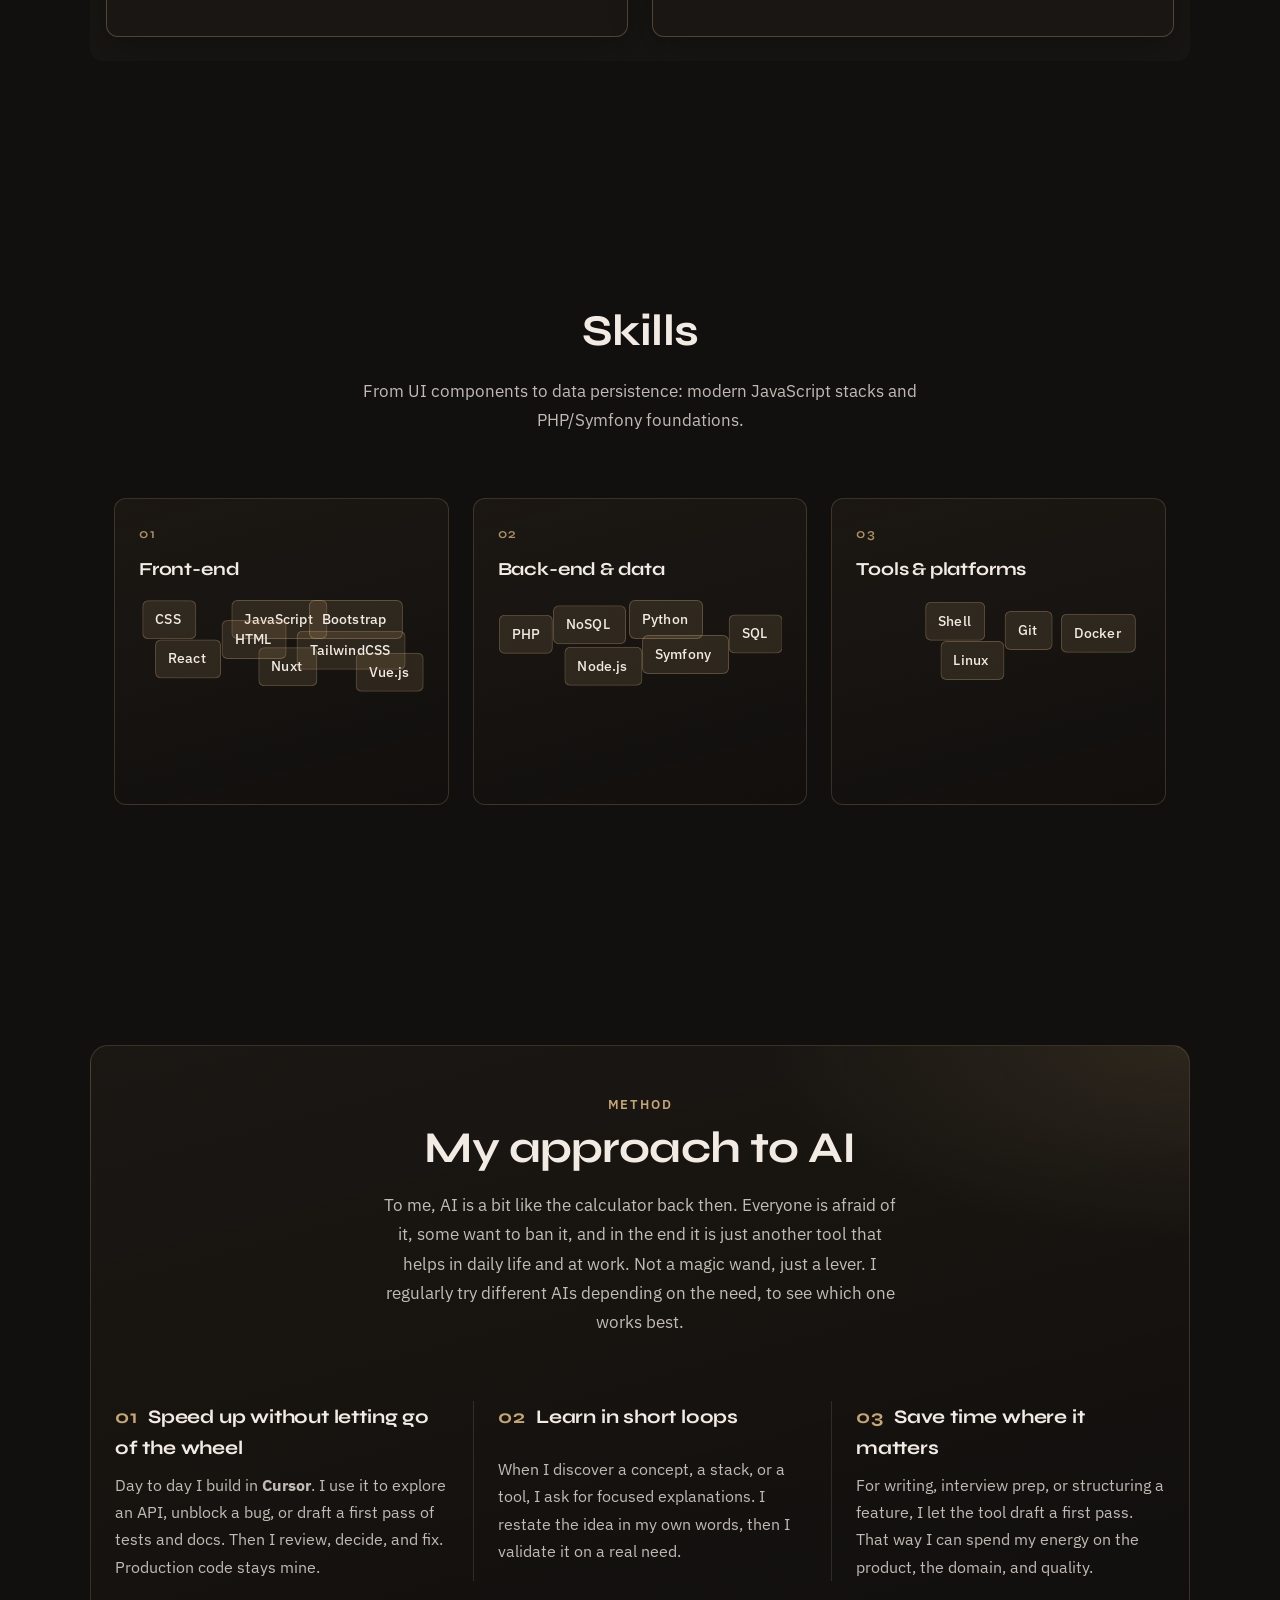
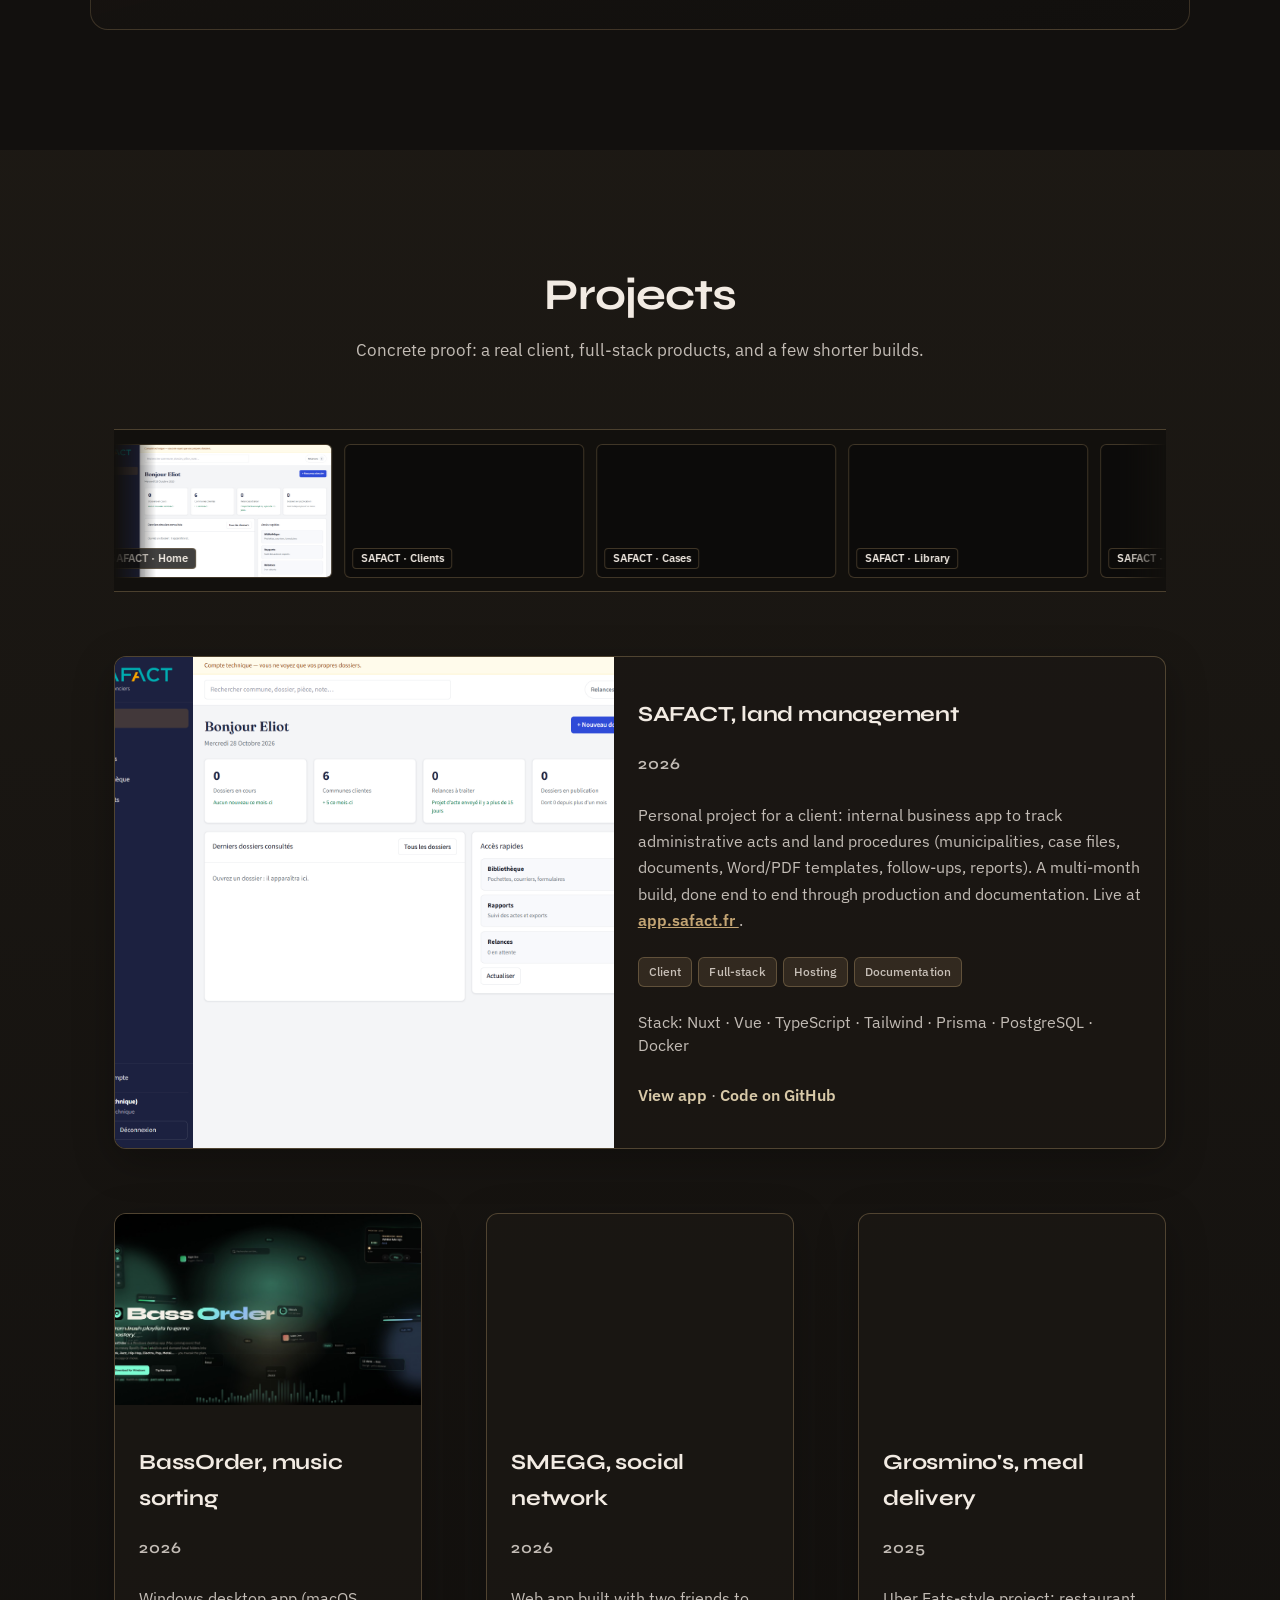
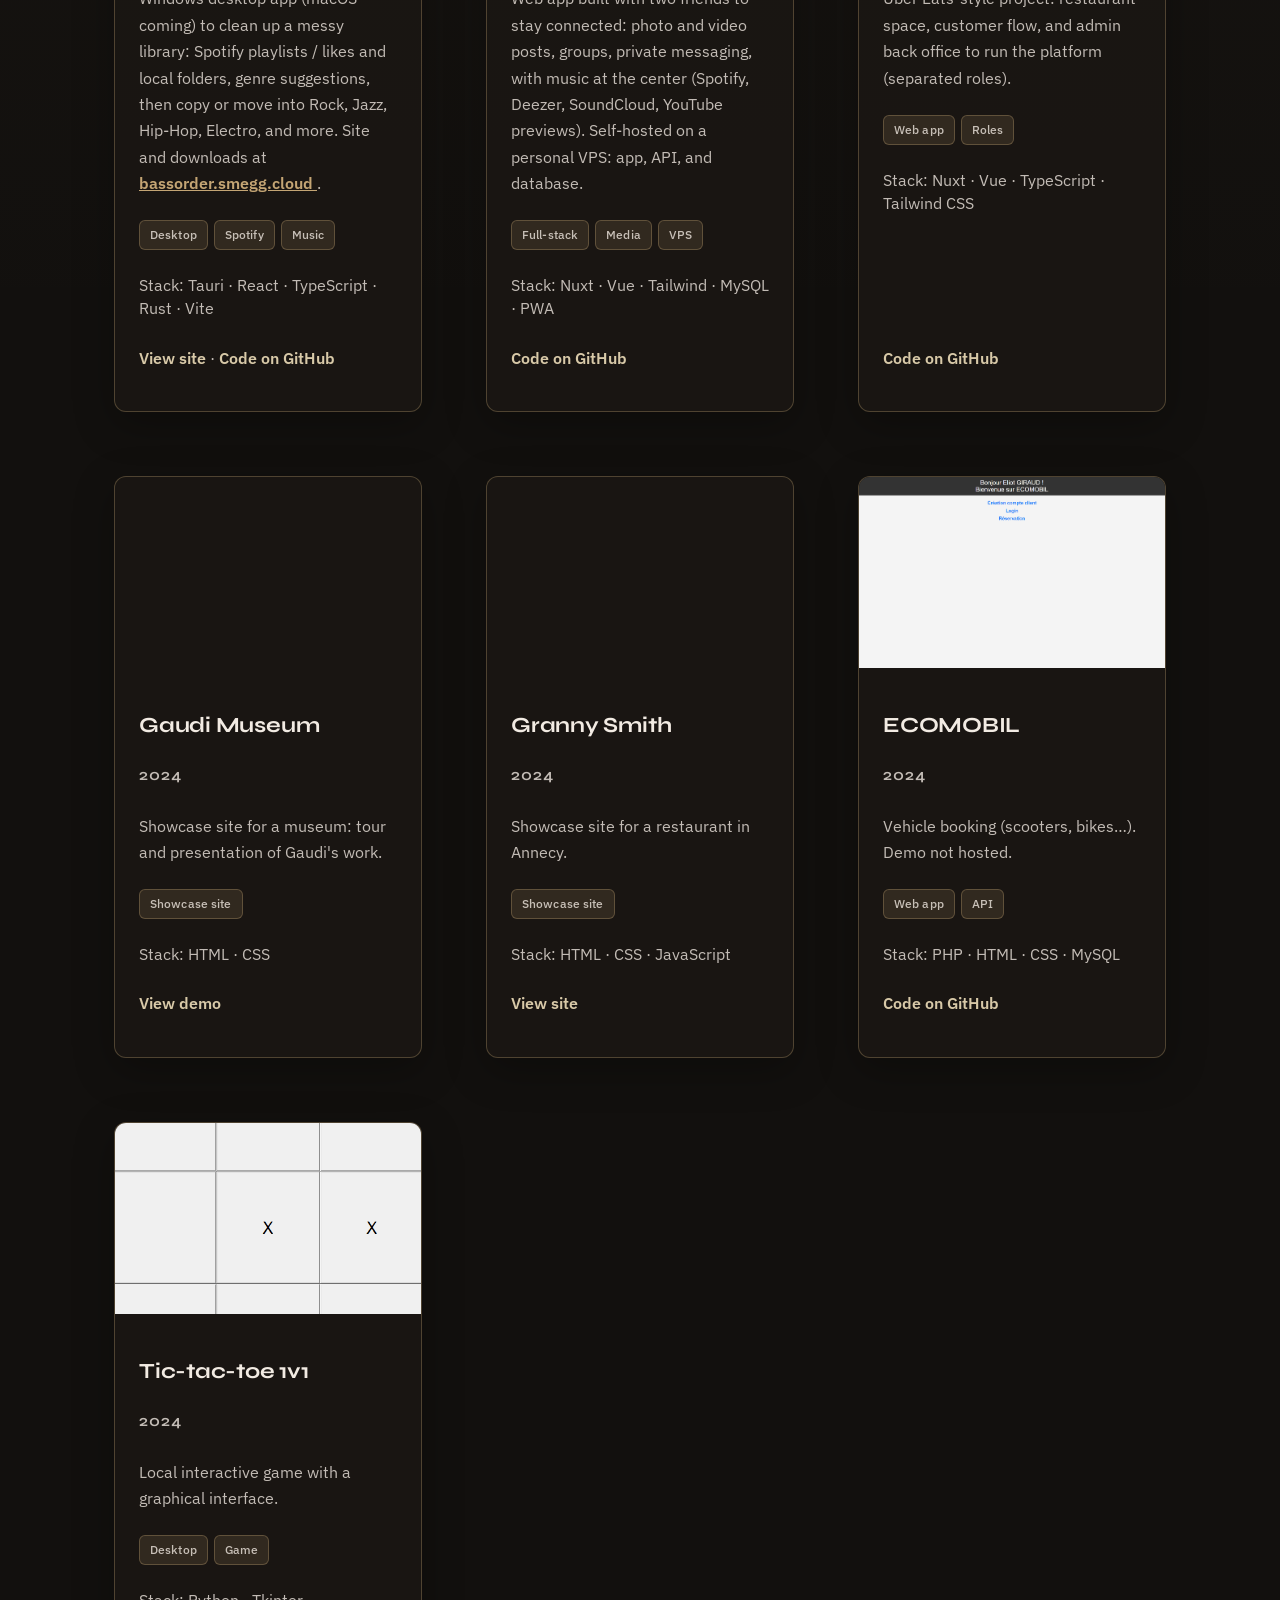
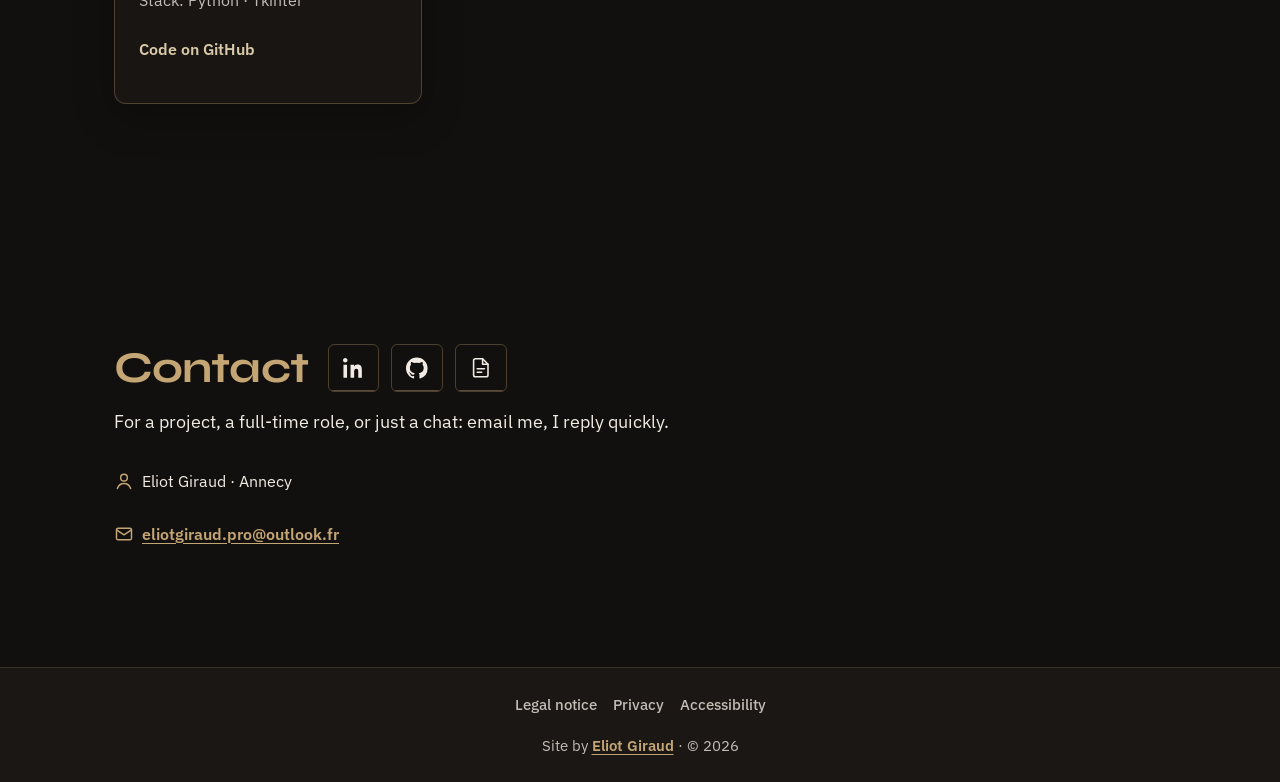
==== commit 2d620c5e: "Centrer le titre Compétences aligne sur l intro." ====
--- a/index.html
+++ b/index.html
@@ -22,7 +22,7 @@
     <meta name="twitter:description" content="Portfolio : Darewell, SAFACT, Vinatis. Développement web full-stack à Annecy.">
     <meta name="twitter:image" content="https://eliotgiraud.github.io/Portfolio/public/assets/Tete.jpg">
     <title>Eliot Giraud | Développeur web full-stack | Annecy</title>
-    <link rel="stylesheet" href="public/css/style.css?v=section-rail-1">
+    <link rel="stylesheet" href="public/css/style.css?v=section-rail-2">
     <link rel="icon" href="public/assets/Tete.jpg" type="image/jpeg">
     <link rel="apple-touch-icon" href="public/assets/Tete.jpg">
     <script type="application/ld+json">
@@ -598,8 +598,8 @@
         </nav>
         <p data-i18n-html="footer.credit">Site créé par <a href="index.html">Eliot Giraud</a> · © 2026</p>
     </footer>
-    <script src="public/js/i18n.js?v=section-rail-1"></script>
-    <script src="public/js/skills-physics.js?v=section-rail-1"></script>
-    <script src="public/js/main.js?v=section-rail-1"></script>
+    <script src="public/js/i18n.js?v=section-rail-2"></script>
+    <script src="public/js/skills-physics.js?v=section-rail-2"></script>
+    <script src="public/js/main.js?v=section-rail-2"></script>
 </body>
 </html>
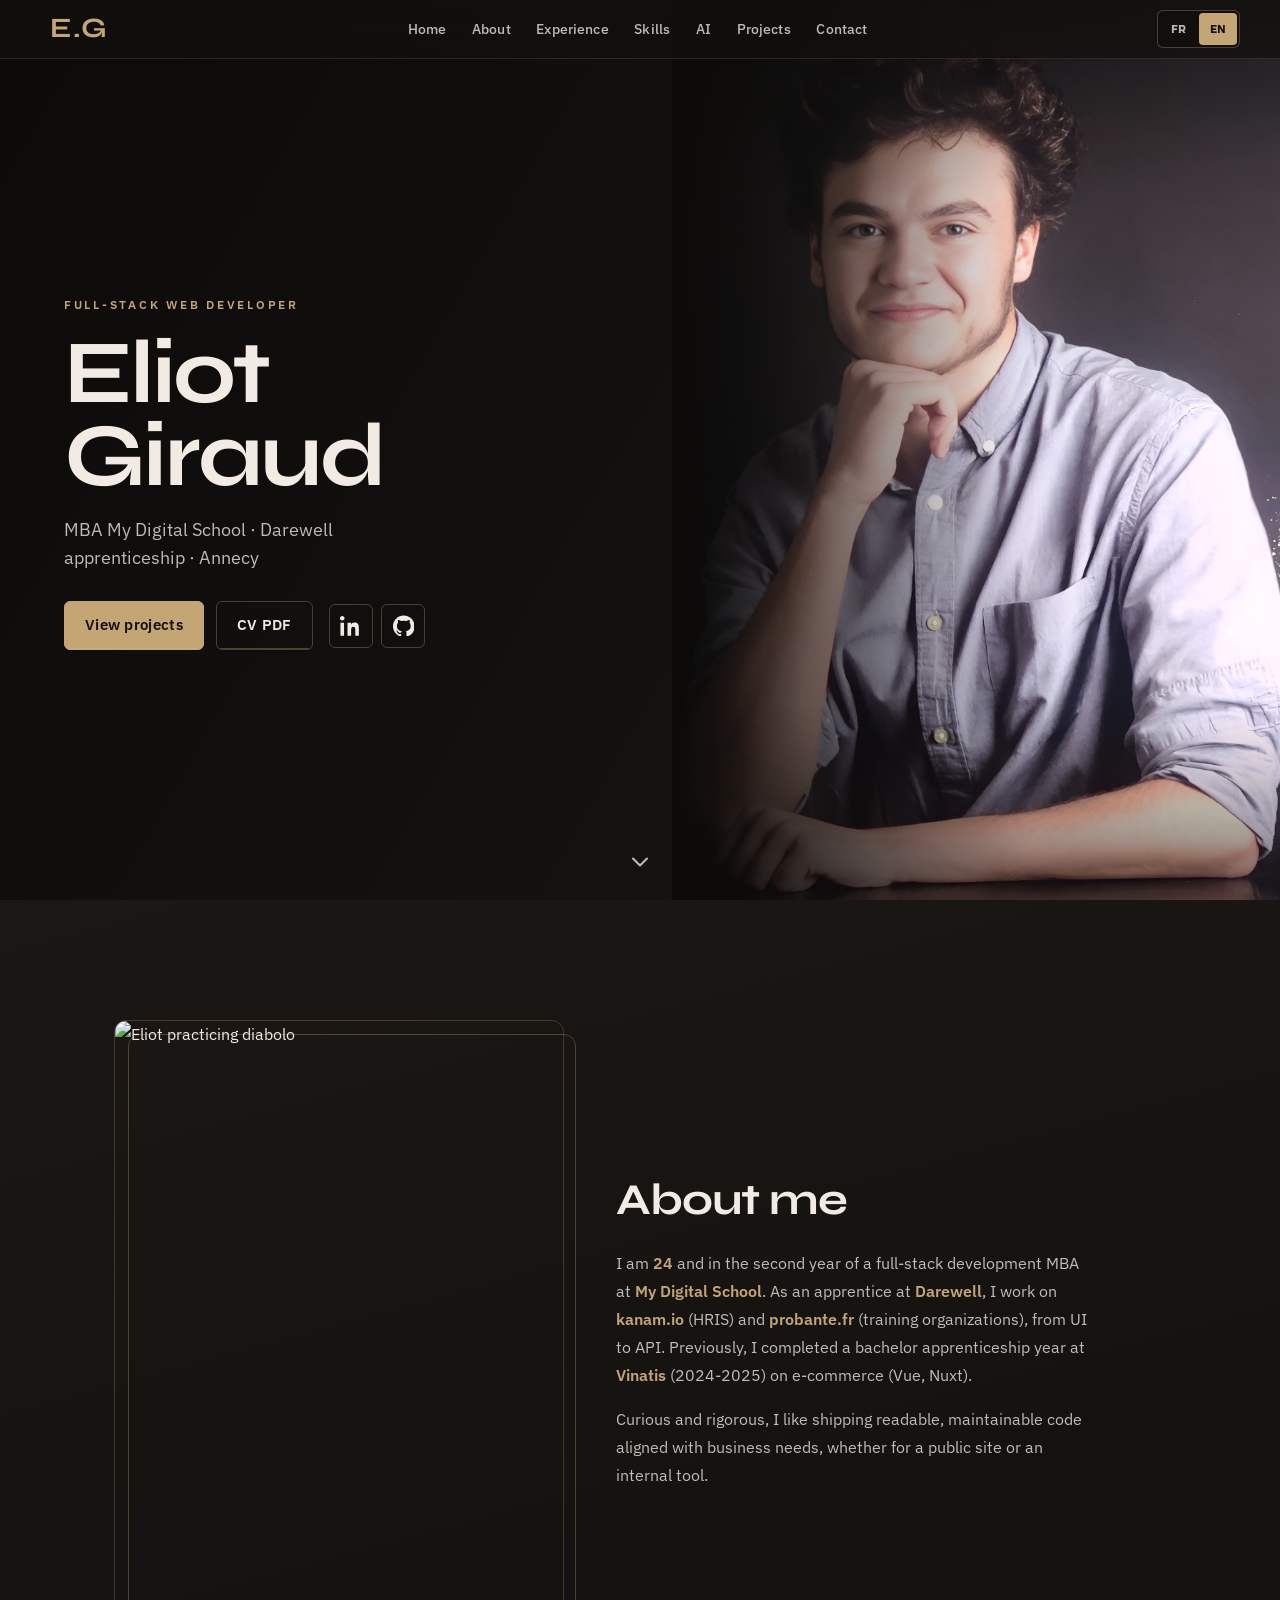
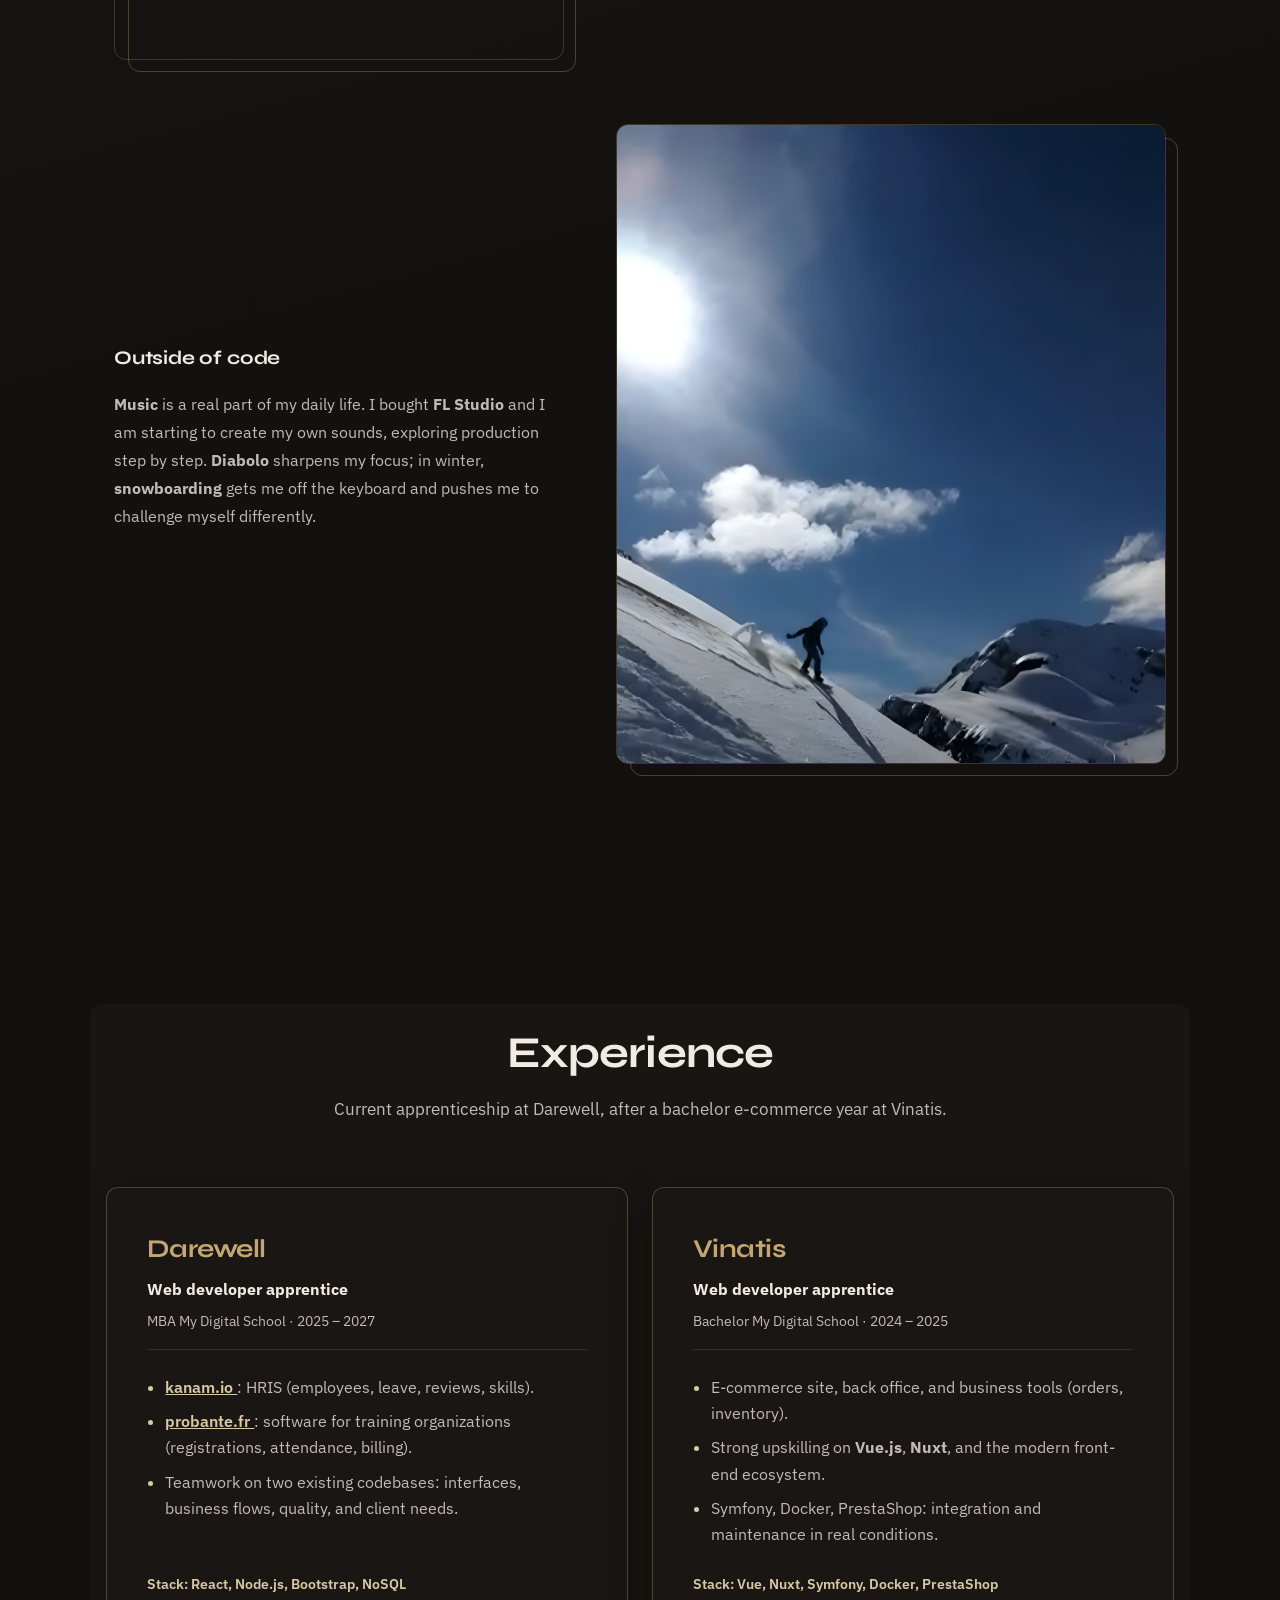
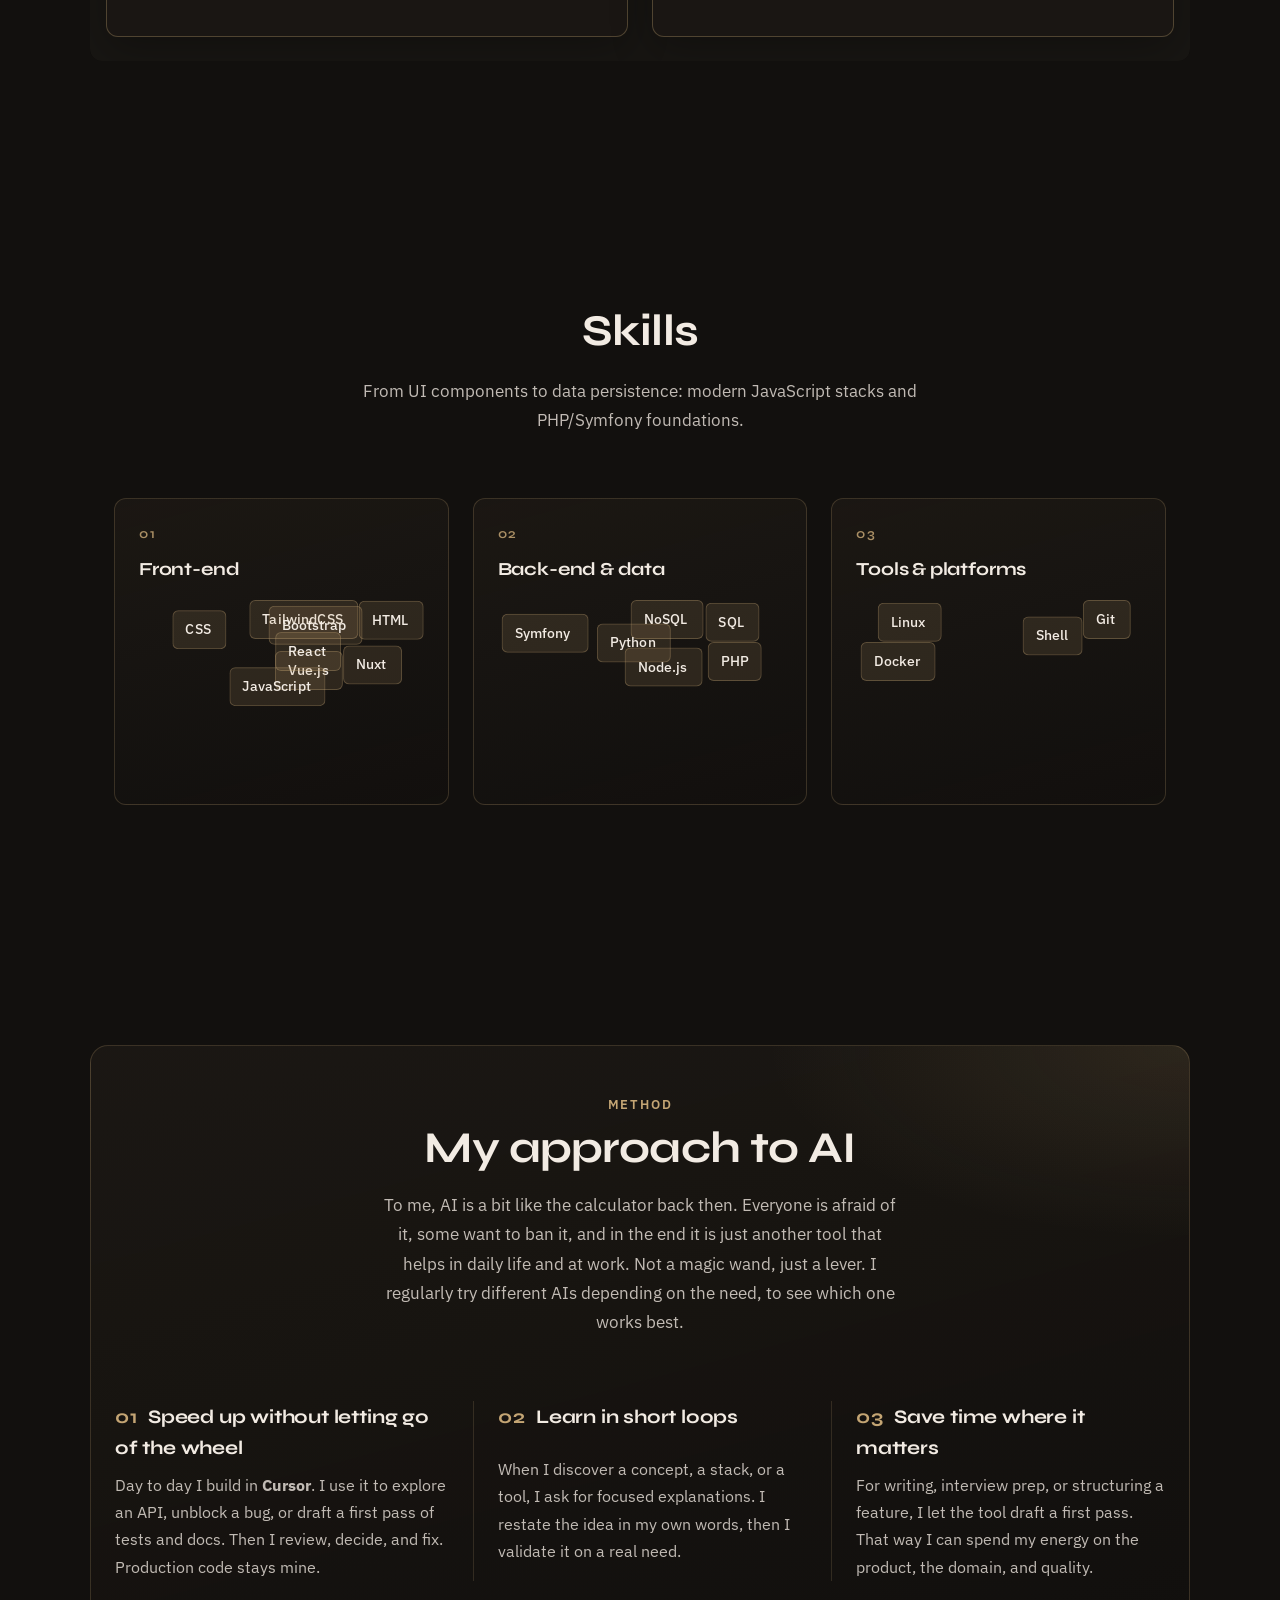
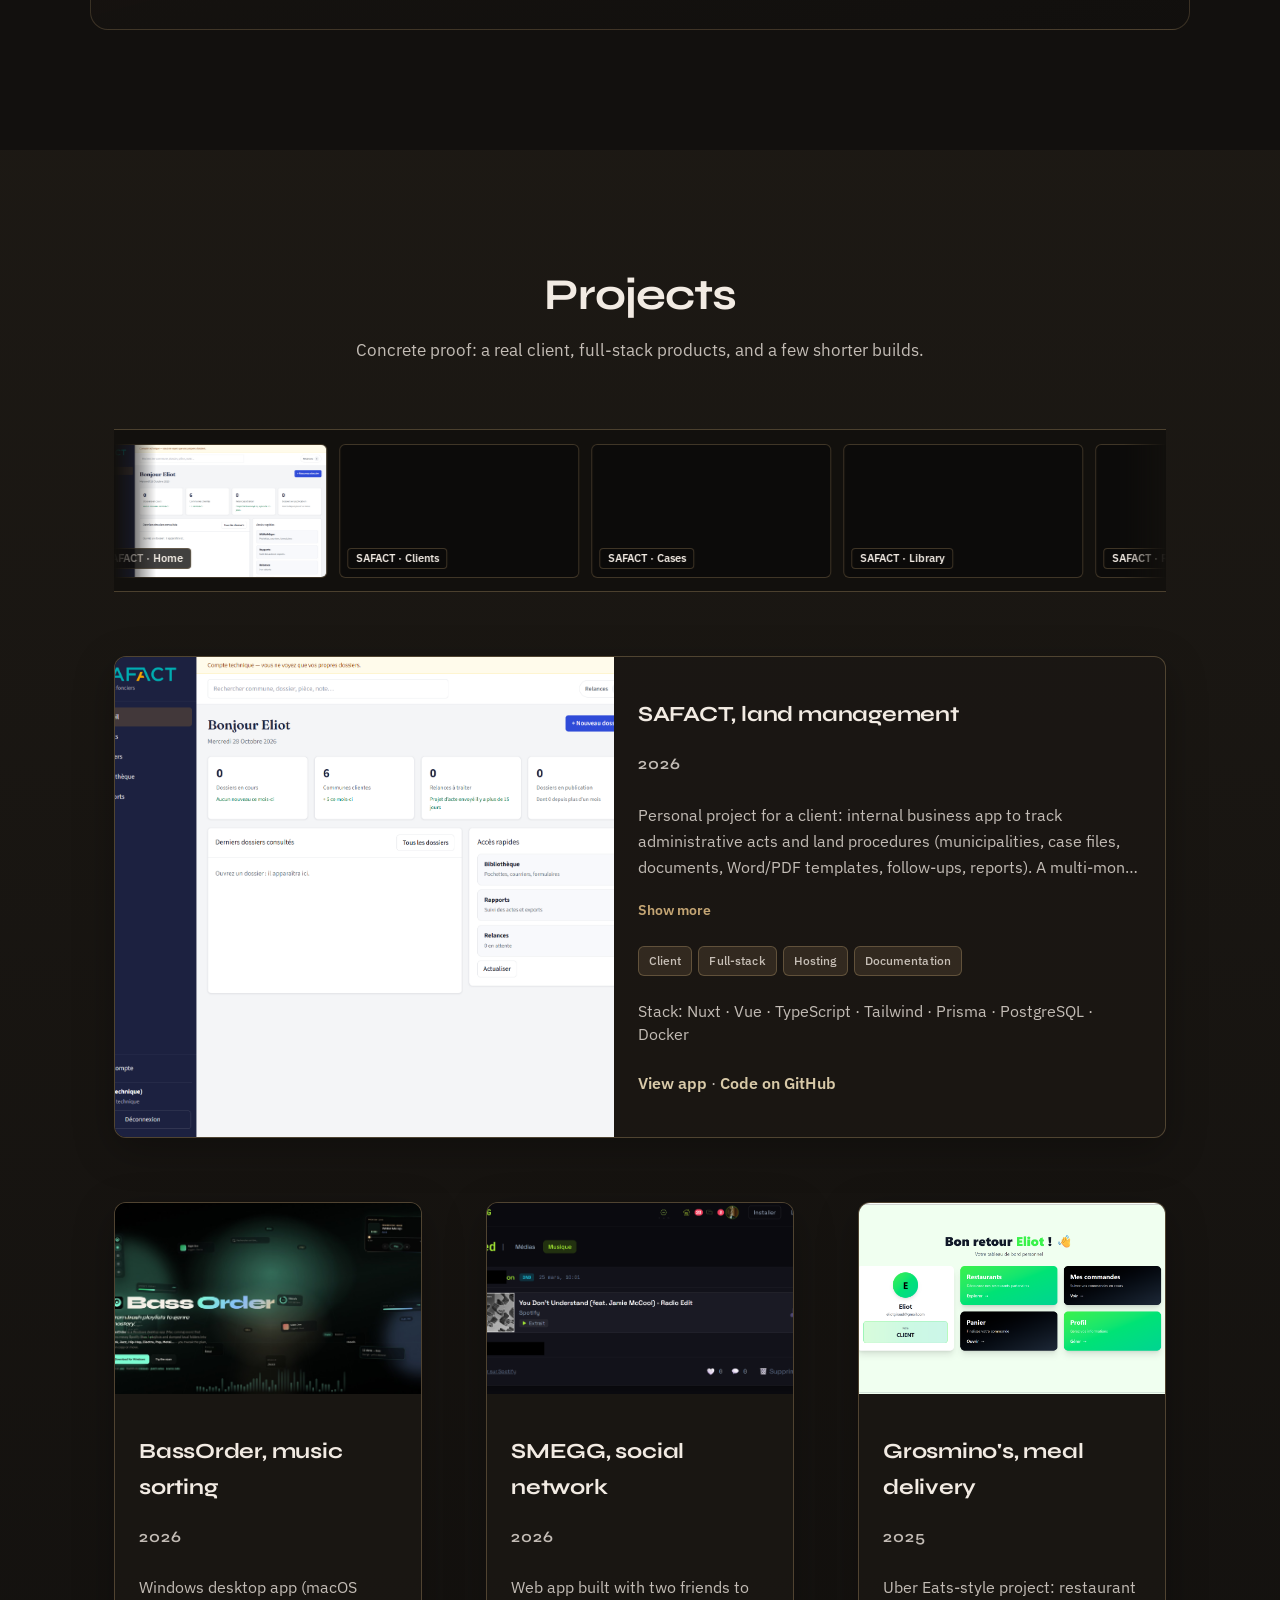
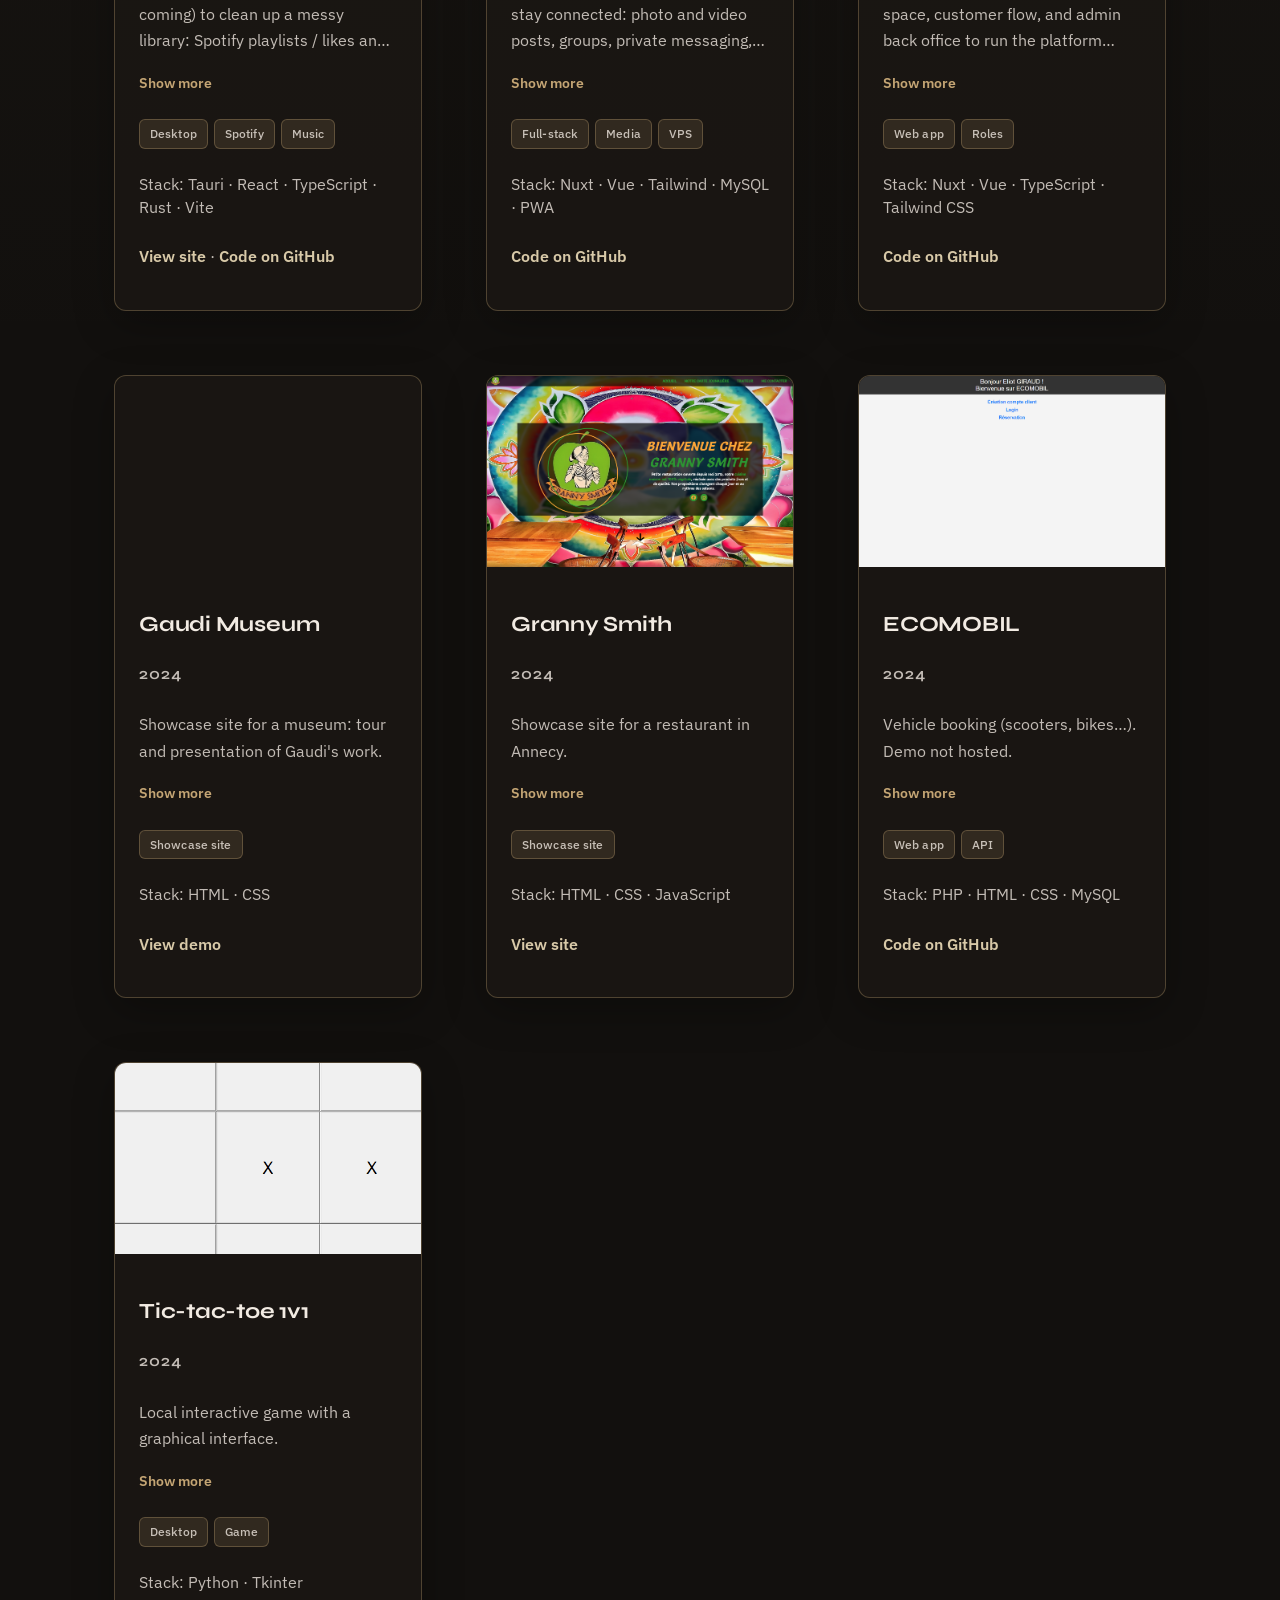
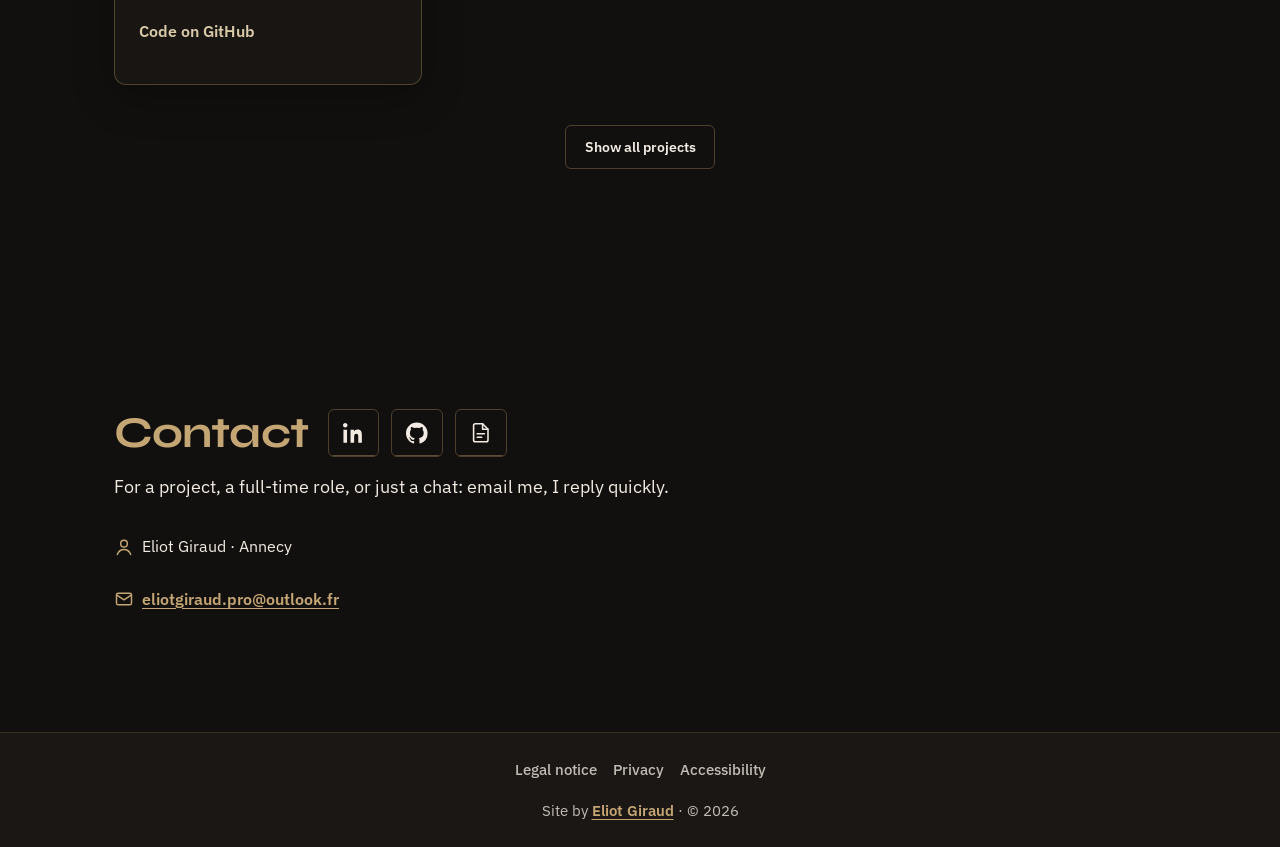
==== commit 99b6a2b7: "Ajouter Voir plus sur les descriptions et Voir tous les projets." ====
--- a/index.html
+++ b/index.html
@@ -22,7 +22,7 @@
     <meta name="twitter:description" content="Portfolio : Darewell, SAFACT, Vinatis. Développement web full-stack à Annecy.">
     <meta name="twitter:image" content="https://eliotgiraud.github.io/Portfolio/public/assets/Tete.jpg">
     <title>Eliot Giraud | Développeur web full-stack | Annecy</title>
-    <link rel="stylesheet" href="public/css/style.css?v=section-rail-2">
+    <link rel="stylesheet" href="public/css/style.css?v=show-more-1">
     <link rel="icon" href="public/assets/Tete.jpg" type="image/jpeg">
     <link rel="apple-touch-icon" href="public/assets/Tete.jpg">
     <script type="application/ld+json">
@@ -377,7 +377,7 @@
                     </div>
                 </div>
 
-                <div class="box-grid project-grid">
+                <div class="box-grid project-grid" data-projects-grid>
                     <article class="project-card box project-card--featured">
                         <div class="container-img">
                             <a href="https://app.safact.fr/" title="Application SAFACT (nouvel onglet)" data-i18n-attr="title:thumb.safact" target="_blank" rel="noopener noreferrer">
@@ -387,13 +387,14 @@
                         <div class="container-content">
                             <h3 class="project-card__title" data-i18n="safact.title">SAFACT, gestion foncière</h3>
                             <p class="project-card__year"><time datetime="2026" data-i18n="safact.year">2026</time></p>
-                            <p data-i18n-html="safact.body">
+                            <p class="project-card__body is-clamped" data-i18n-html="safact.body">
                                 Projet personnel pour un client&nbsp;: application métier interne de suivi des actes et procédures foncières
                                 (communes, dossiers, pièces, modèles Word/PDF, relances, rapports). Gros chantier sur plusieurs mois,
                                 mené de A à Z jusqu'à la mise en prod et la documentation.
                                 En ligne sur
                                 <a href="https://app.safact.fr/" target="_blank" rel="noopener noreferrer">app.safact.fr <span class="visually-hidden">(nouvel onglet)</span></a>.
                             </p>
+                            <button type="button" class="project-card__more" data-project-more aria-expanded="false" data-i18n="projects.more">Voir plus</button>
                             <ul class="project-tags">
                                 <li data-i18n="tag.client">Client</li>
                                 <li data-i18n="tag.fullstack">Full-stack</li>
@@ -417,12 +418,13 @@
                         <div class="container-content">
                             <h3 class="project-card__title" data-i18n="bass.title">BassOrder, tri musical</h3>
                             <p class="project-card__year"><time datetime="2026" data-i18n="bass.year">2026</time></p>
-                            <p data-i18n-html="bass.body">
+                            <p class="project-card__body is-clamped" data-i18n-html="bass.body">
                                 App desktop Windows (macOS en route) pour ranger une bibliothèque chaotique :
                                 playlists / likes Spotify et dossiers locaux, suggestions de genres, puis copie ou déplacement
                                 vers Rock, Jazz, Hip-Hop, Electro, etc. Site et téléchargement sur
                                 <a href="https://bassorder.smegg.cloud/" target="_blank" rel="noopener noreferrer">bassorder.smegg.cloud <span class="visually-hidden">(nouvel onglet)</span></a>.
                             </p>
+                            <button type="button" class="project-card__more" data-project-more aria-expanded="false" data-i18n="projects.more">Voir plus</button>
                             <ul class="project-tags">
                                 <li data-i18n="tag.desktop">Desktop</li>
                                 <li data-i18n="tag.spotify">Spotify</li>
@@ -445,10 +447,11 @@
                         <div class="container-content">
                             <h3 class="project-card__title" data-i18n="smegg.title">SMEGG, réseau social</h3>
                             <p class="project-card__year"><time datetime="2026" data-i18n="smegg.year">2026</time></p>
-                            <p data-i18n-html="smegg.body">
+                            <p class="project-card__body is-clamped" data-i18n-html="smegg.body">
                                 Application web pensée avec deux amis pour garder le lien : publications photo et vidéo, groupes, messagerie privée,
                                 et musique au centre (aperçus Spotify, Deezer, SoundCloud, YouTube). Hébergement VPS perso&nbsp;: app, API et base.
                             </p>
+                            <button type="button" class="project-card__more" data-project-more aria-expanded="false" data-i18n="projects.more">Voir plus</button>
                             <ul class="project-tags">
                                 <li data-i18n="tag.fullstack">Full-stack</li>
                                 <li data-i18n="tag.media">Médias</li>
@@ -467,10 +470,11 @@
                         <div class="container-content">
                             <h3 class="project-card__title" data-i18n="grosmino.title">Grosmino's, livraison de repas</h3>
                             <p class="project-card__year"><time datetime="2025" data-i18n="grosmino.year">2025</time></p>
-                            <p data-i18n-html="grosmino.body">
+                            <p class="project-card__body is-clamped" data-i18n-html="grosmino.body">
                                 Projet façon Uber&nbsp;Eats : espace restaurateur, parcours client et back-office administrateur
                                 pour piloter la plateforme (rôles séparés).
                             </p>
+                            <button type="button" class="project-card__more" data-project-more aria-expanded="false" data-i18n="projects.more">Voir plus</button>
                             <ul class="project-tags">
                                 <li data-i18n="tag.webapp">Web app</li>
                                 <li data-i18n="tag.roles">Rôles</li>
@@ -479,7 +483,7 @@
                             <p class="project-links"><a href="https://github.com/EliotGIRAUD/uberEatLike" target="_blank" rel="noopener noreferrer"><span data-i18n="link.github">Code sur GitHub</span> <span class="visually-hidden" data-i18n="aria.newTab">(nouvel onglet)</span></a></p>
                         </div>
                     </article>
-                    <article class="project-card box">
+                    <article class="project-card box" data-project-extra>
                         <div class="container-img">
                             <a href="https://eliotgiraud.github.io/Gaudi/" title="Démo Musée Gaudi" data-i18n-attr="title:thumb.gaudi" target="_blank" rel="noopener noreferrer">
                                 <img src="public/assets/gaudi.png" alt="Aperçu du site musée Gaudi" data-i18n-attr="alt:alt.gaudi" loading="lazy" decoding="async" width="640" height="400">
@@ -488,7 +492,8 @@
                         <div class="container-content">
                             <h3 class="project-card__title" data-i18n="gaudi.title">Musée Gaudi</h3>
                             <p class="project-card__year"><time datetime="2024" data-i18n="gaudi.year">2024</time></p>
-                            <p data-i18n="gaudi.body">Site vitrine pour un musée : parcours et présentation de l'œuvre de Gaudi.</p>
+                            <p class="project-card__body is-clamped" data-i18n="gaudi.body">Site vitrine pour un musée : parcours et présentation de l'œuvre de Gaudi.</p>
+                            <button type="button" class="project-card__more" data-project-more aria-expanded="false" data-i18n="projects.more">Voir plus</button>
                             <ul class="project-tags">
                                 <li data-i18n="tag.showcase">Site vitrine</li>
                             </ul>
@@ -496,7 +501,7 @@
                             <p class="project-links"><a href="https://eliotgiraud.github.io/Gaudi/" target="_blank" rel="noopener noreferrer"><span data-i18n="link.viewDemo">Voir la démo</span> <span class="visually-hidden" data-i18n="aria.newTab">(nouvel onglet)</span></a></p>
                         </div>
                     </article>
-                    <article class="project-card box">
+                    <article class="project-card box" data-project-extra>
                         <div class="container-img">
                             <a href="https://grannysmith-annecy.fr/" title="Granny Smith Annecy" data-i18n-attr="title:thumb.granny" target="_blank" rel="noopener noreferrer">
                                 <img src="public/assets/grannysmith.png" alt="Aperçu du site Granny Smith" data-i18n-attr="alt:alt.granny" loading="lazy" decoding="async" width="640" height="400">
@@ -505,7 +510,8 @@
                         <div class="container-content">
                             <h3 class="project-card__title" data-i18n="granny.title">Granny Smith</h3>
                             <p class="project-card__year"><time datetime="2024" data-i18n="granny.year">2024</time></p>
-                            <p data-i18n="granny.body">Site vitrine pour un restaurant à Annecy.</p>
+                            <p class="project-card__body is-clamped" data-i18n="granny.body">Site vitrine pour un restaurant à Annecy.</p>
+                            <button type="button" class="project-card__more" data-project-more aria-expanded="false" data-i18n="projects.more">Voir plus</button>
                             <ul class="project-tags">
                                 <li data-i18n="tag.showcase">Site vitrine</li>
                             </ul>
@@ -513,7 +519,7 @@
                             <p class="project-links"><a href="https://grannysmith-annecy.fr/" target="_blank" rel="noopener noreferrer"><span data-i18n="link.viewSite">Voir le site</span> <span class="visually-hidden" data-i18n="aria.newTab">(nouvel onglet)</span></a></p>
                         </div>
                     </article>
-                    <article class="project-card box">
+                    <article class="project-card box" data-project-extra>
                         <div class="container-img">
                             <a href="https://github.com/EliotGIRAUD/ECOMOBIL" title="Dépôt ECOMOBIL sur GitHub" data-i18n-attr="title:thumb.eco" target="_blank" rel="noopener noreferrer">
                                 <img src="public/assets/ecomobile.png" alt="Aperçu ECOMOBIL" data-i18n-attr="alt:alt.eco" loading="lazy" decoding="async" width="640" height="400">
@@ -522,7 +528,8 @@
                         <div class="container-content">
                             <h3 class="project-card__title" data-i18n="eco.title">ECOMOBIL</h3>
                             <p class="project-card__year"><time datetime="2024" data-i18n="eco.year">2024</time></p>
-                            <p data-i18n="eco.body">Réservation de véhicules (trottinettes, vélos…). Démo non hébergée.</p>
+                            <p class="project-card__body is-clamped" data-i18n="eco.body">Réservation de véhicules (trottinettes, vélos…). Démo non hébergée.</p>
+                            <button type="button" class="project-card__more" data-project-more aria-expanded="false" data-i18n="projects.more">Voir plus</button>
                             <ul class="project-tags">
                                 <li data-i18n="tag.webapp">Web app</li>
                                 <li data-i18n="tag.api">API</li>
@@ -531,7 +538,7 @@
                             <p class="project-links"><a href="https://github.com/EliotGIRAUD/ECOMOBIL" target="_blank" rel="noopener noreferrer"><span data-i18n="link.github">Code sur GitHub</span> <span class="visually-hidden" data-i18n="aria.newTab">(nouvel onglet)</span></a></p>
                         </div>
                     </article>
-                    <article class="project-card box">
+                    <article class="project-card box" data-project-extra>
                         <div class="container-img">
                             <a href="https://github.com/EliotGIRAUD/Morpion" title="Dépôt Morpion sur GitHub" data-i18n-attr="title:thumb.morpion" target="_blank" rel="noopener noreferrer">
                                 <img src="public/assets/Morpion.png" alt="Aperçu du jeu Morpion" data-i18n-attr="alt:alt.morpion" loading="lazy" decoding="async" width="640" height="400">
@@ -540,7 +547,8 @@
                         <div class="container-content">
                             <h3 class="project-card__title" data-i18n="morpion.title">Morpion 1v1</h3>
                             <p class="project-card__year"><time datetime="2024" data-i18n="morpion.year">2024</time></p>
-                            <p data-i18n="morpion.body">Jeu interactif en local avec interface graphique.</p>
+                            <p class="project-card__body is-clamped" data-i18n="morpion.body">Jeu interactif en local avec interface graphique.</p>
+                            <button type="button" class="project-card__more" data-project-more aria-expanded="false" data-i18n="projects.more">Voir plus</button>
                             <ul class="project-tags">
                                 <li data-i18n="tag.desktop">Desktop</li>
                                 <li data-i18n="tag.game">Jeu</li>
@@ -549,6 +557,9 @@
                             <p class="project-links"><a href="https://github.com/EliotGIRAUD/Morpion" target="_blank" rel="noopener noreferrer"><span data-i18n="link.github">Code sur GitHub</span> <span class="visually-hidden" data-i18n="aria.newTab">(nouvel onglet)</span></a></p>
                         </div>
                     </article>
+                </div>
+                <div class="projects-toggle-wrap">
+                    <button type="button" class="projects-toggle" data-projects-toggle aria-expanded="false" data-i18n="projects.showAll">Voir tous les projets</button>
                 </div>
             </div>
         </section>
@@ -598,8 +609,8 @@
         </nav>
         <p data-i18n-html="footer.credit">Site créé par <a href="index.html">Eliot Giraud</a> · © 2026</p>
     </footer>
-    <script src="public/js/i18n.js?v=section-rail-2"></script>
-    <script src="public/js/skills-physics.js?v=section-rail-2"></script>
-    <script src="public/js/main.js?v=section-rail-2"></script>
+    <script src="public/js/i18n.js?v=show-more-1"></script>
+    <script src="public/js/skills-physics.js?v=show-more-1"></script>
+    <script src="public/js/main.js?v=show-more-1"></script>
 </body>
 </html>
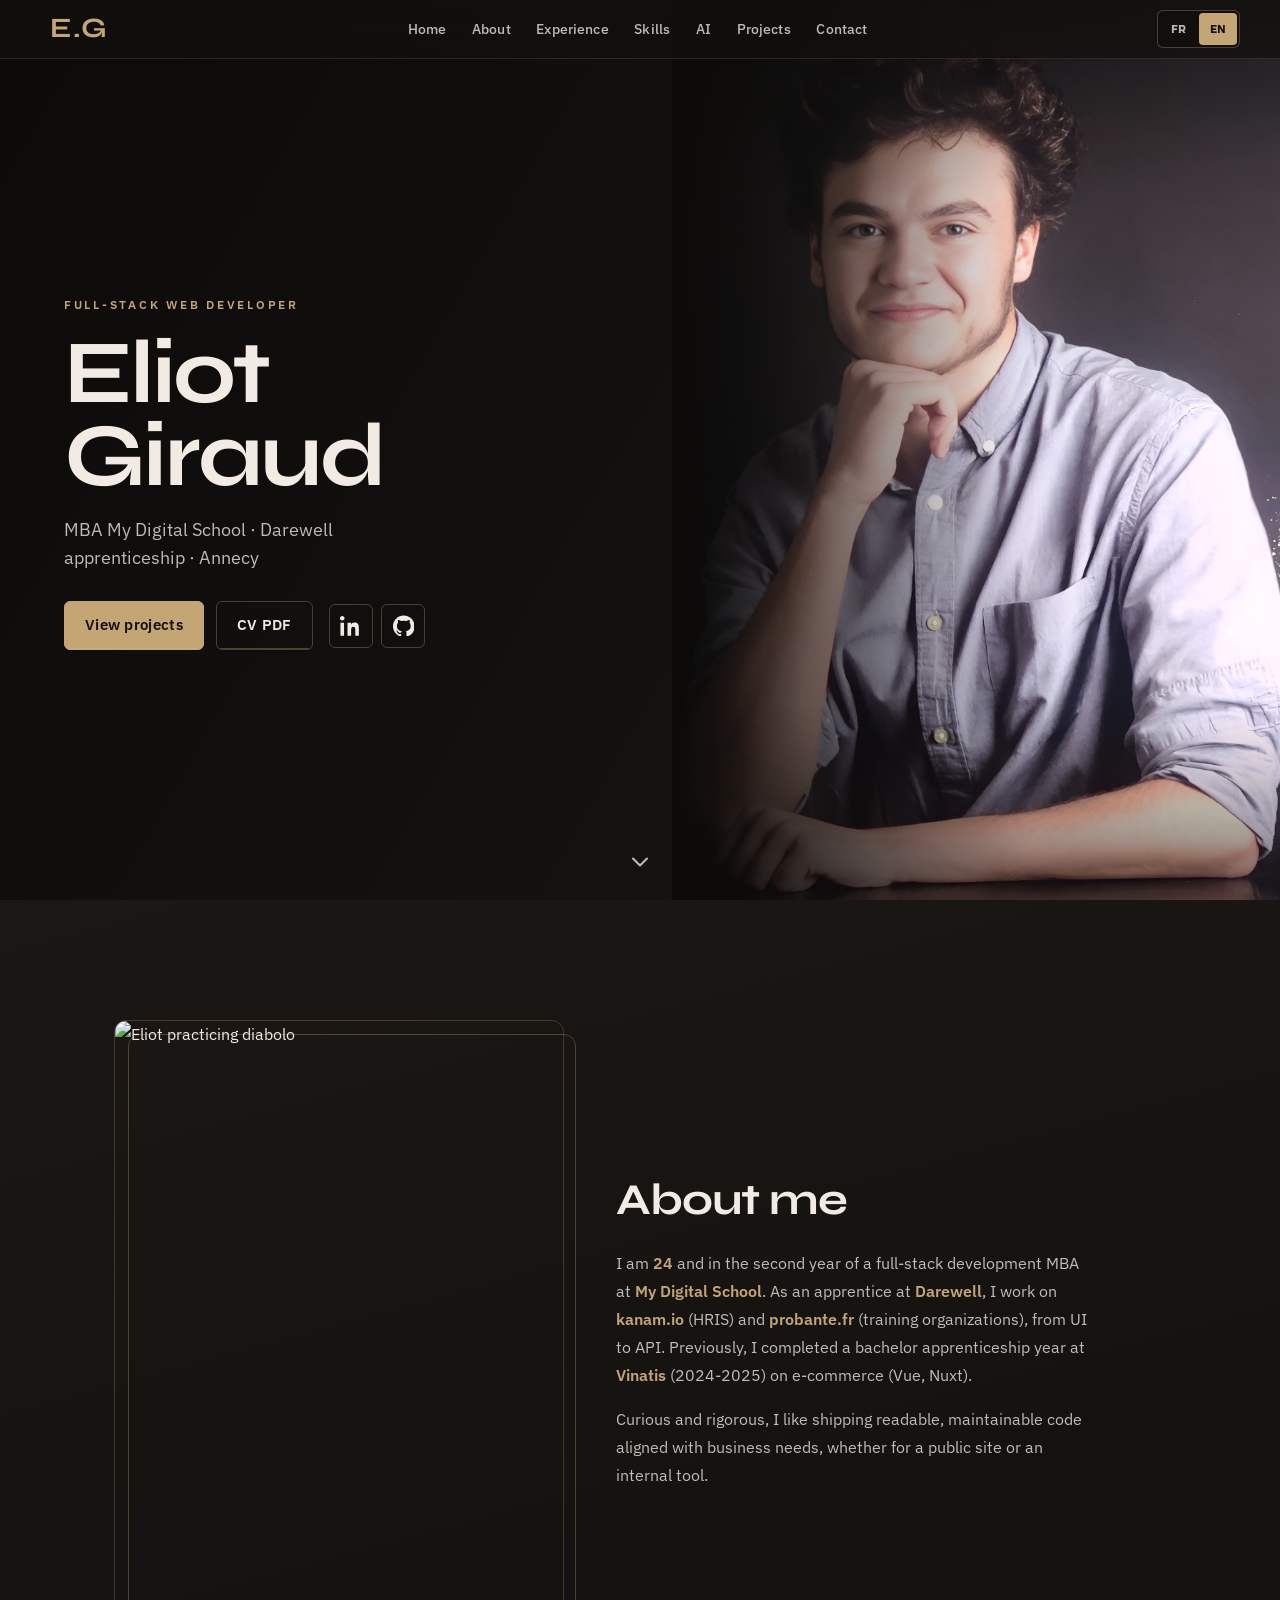
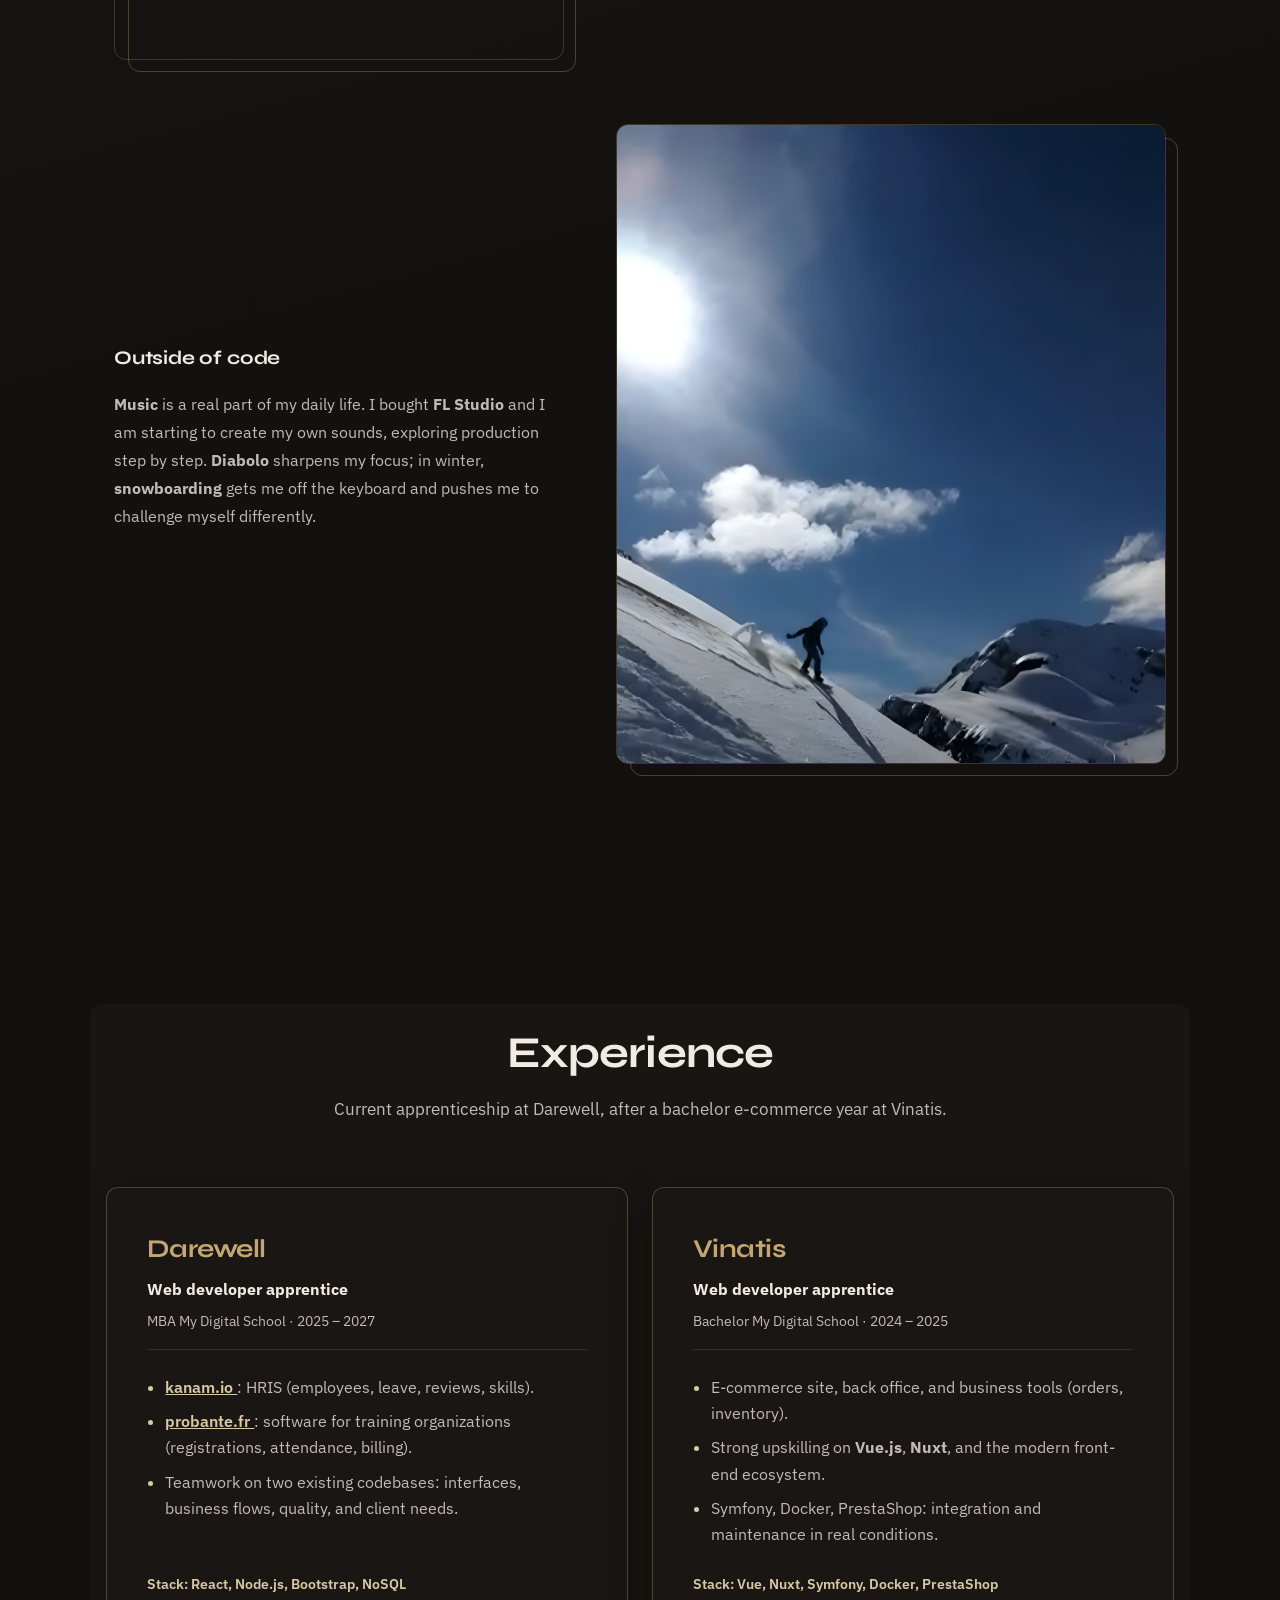
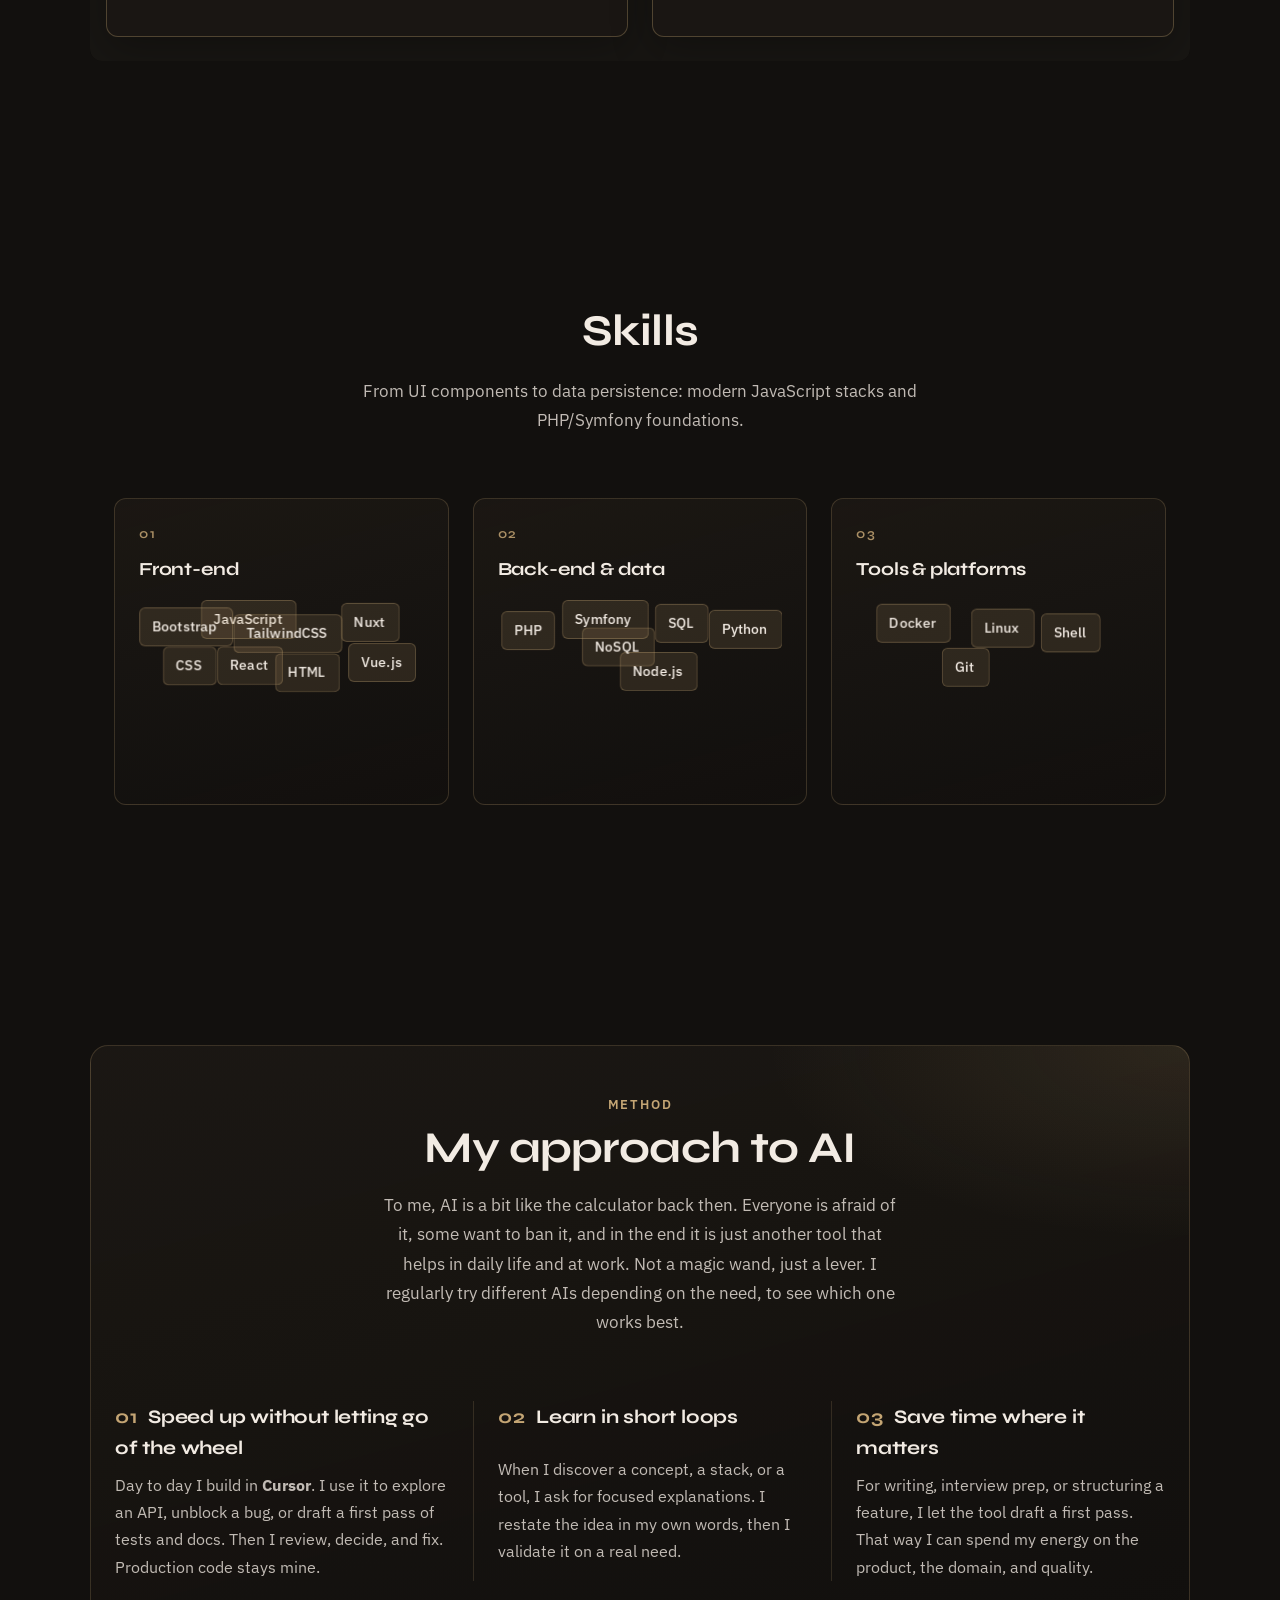
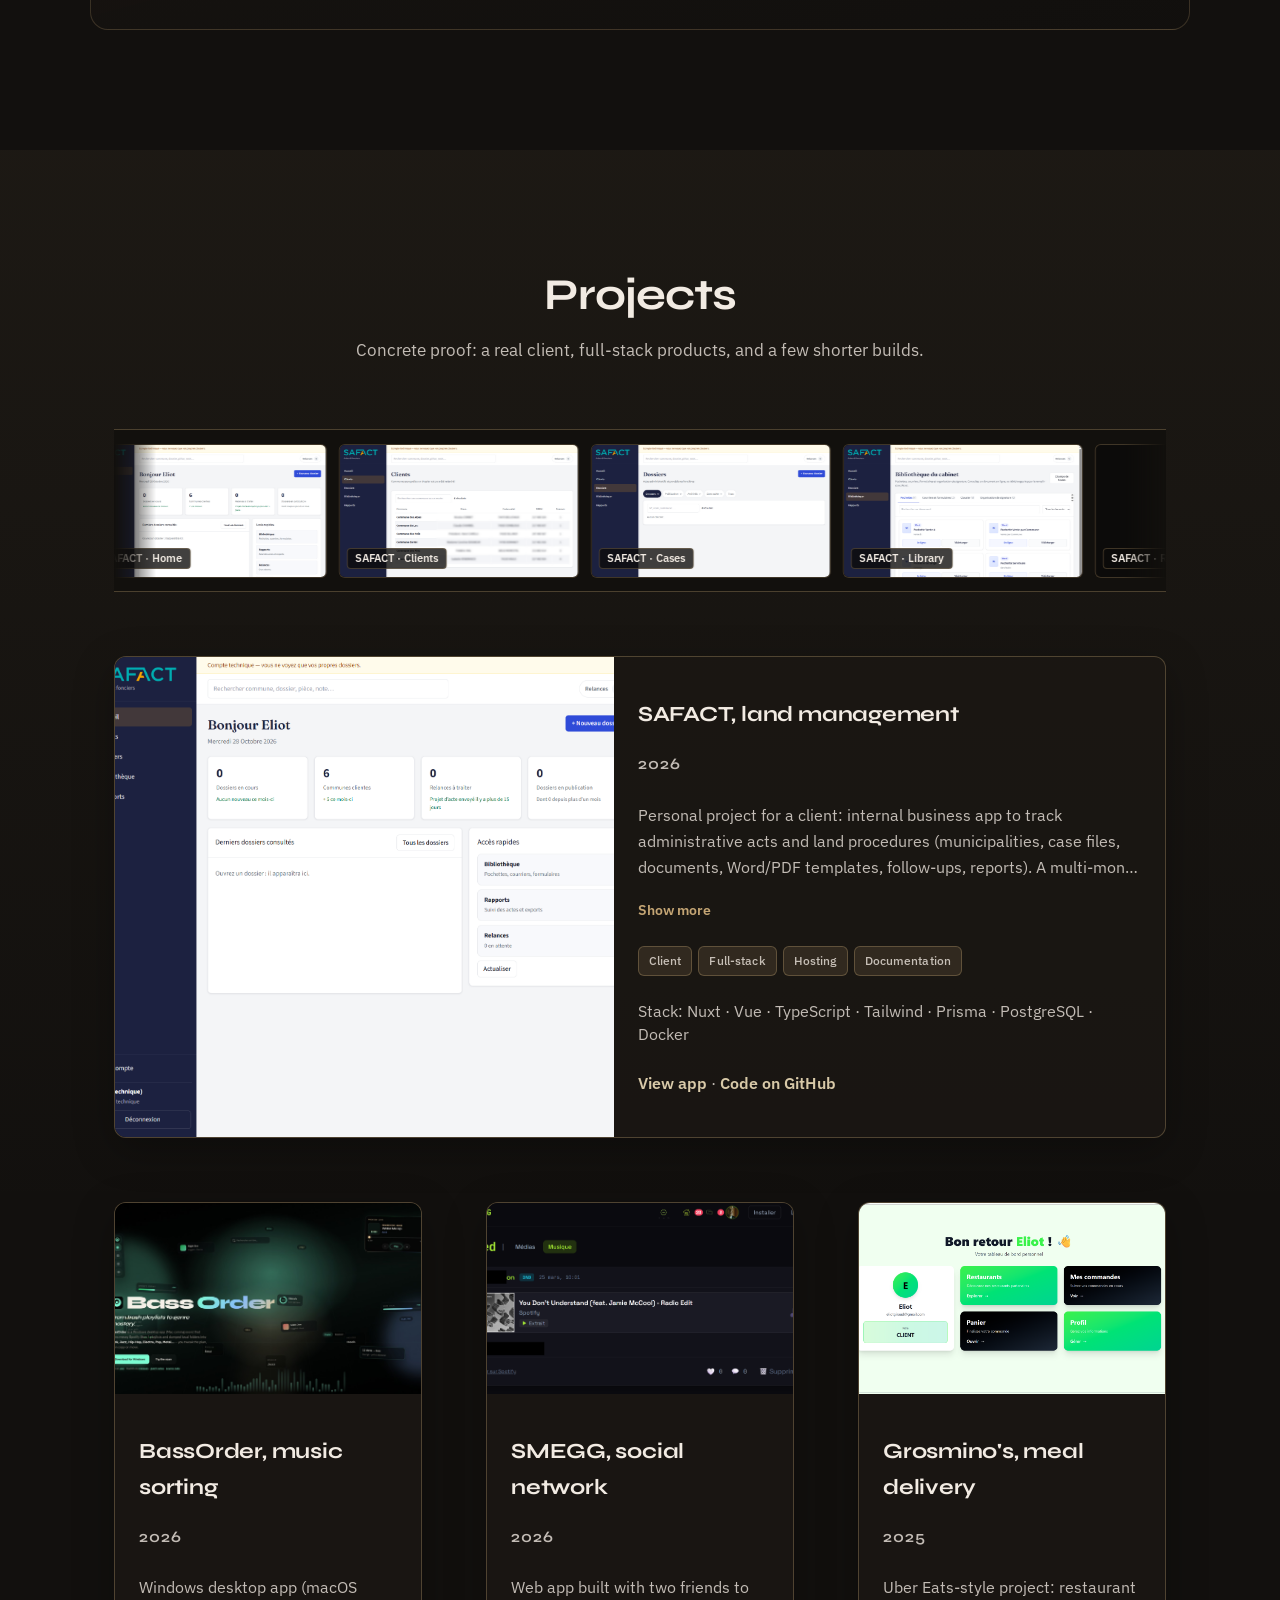
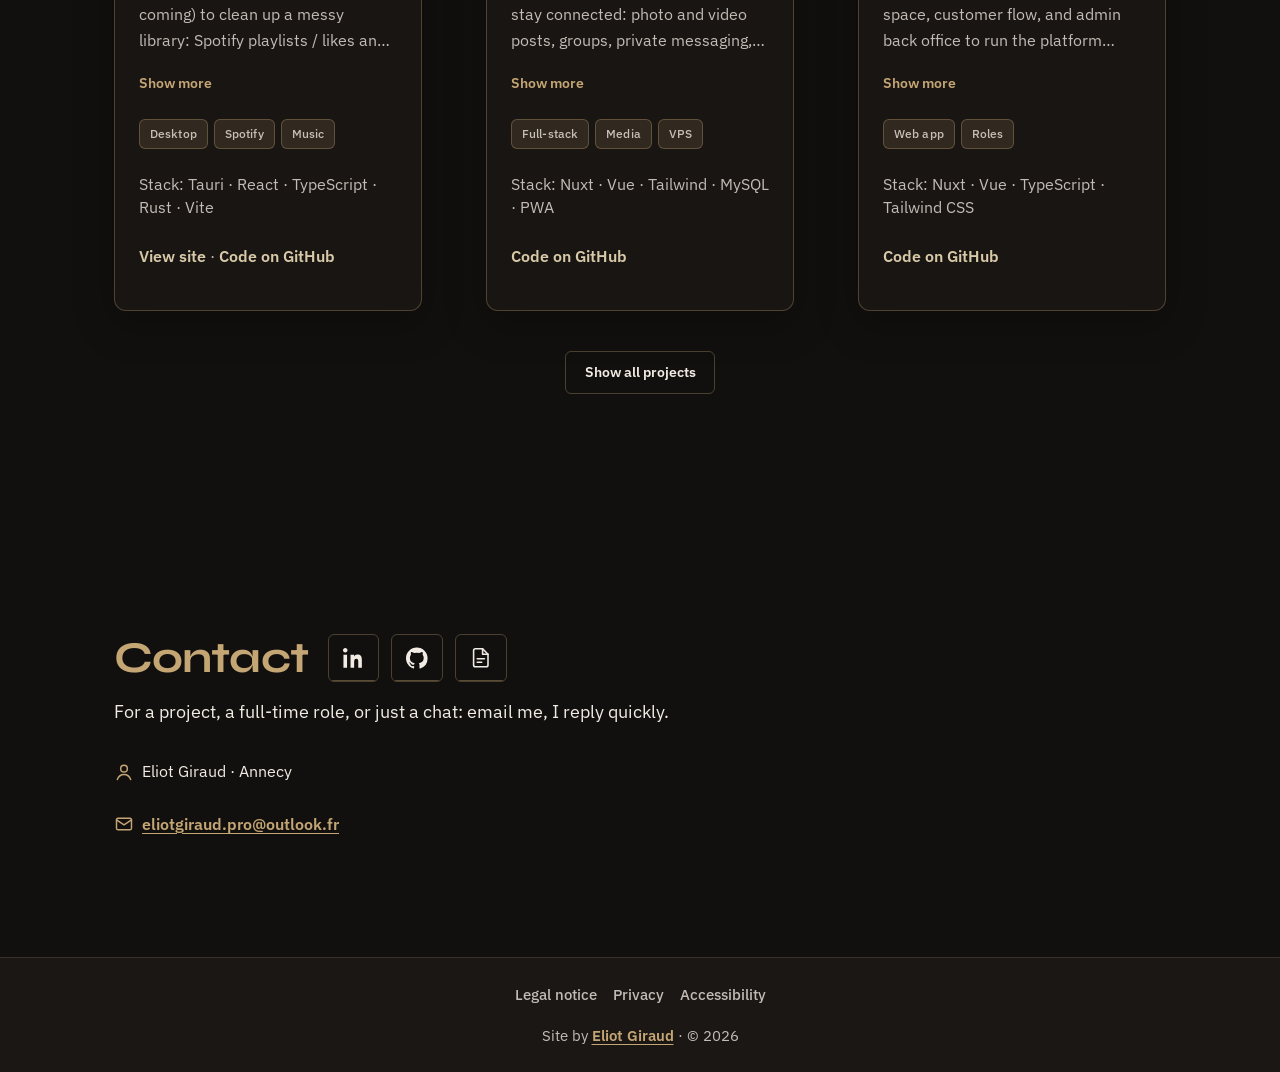
==== commit c57f676e: "Corriger le masquage des projets derriere Voir tous." ====
--- a/index.html
+++ b/index.html
@@ -22,7 +22,7 @@
     <meta name="twitter:description" content="Portfolio : Darewell, SAFACT, Vinatis. Développement web full-stack à Annecy.">
     <meta name="twitter:image" content="https://eliotgiraud.github.io/Portfolio/public/assets/Tete.jpg">
     <title>Eliot Giraud | Développeur web full-stack | Annecy</title>
-    <link rel="stylesheet" href="public/css/style.css?v=show-more-1">
+    <link rel="stylesheet" href="public/css/style.css?v=show-more-2">
     <link rel="icon" href="public/assets/Tete.jpg" type="image/jpeg">
     <link rel="apple-touch-icon" href="public/assets/Tete.jpg">
     <script type="application/ld+json">
@@ -609,8 +609,8 @@
         </nav>
         <p data-i18n-html="footer.credit">Site créé par <a href="index.html">Eliot Giraud</a> · © 2026</p>
     </footer>
-    <script src="public/js/i18n.js?v=show-more-1"></script>
-    <script src="public/js/skills-physics.js?v=show-more-1"></script>
-    <script src="public/js/main.js?v=show-more-1"></script>
+    <script src="public/js/i18n.js?v=show-more-2"></script>
+    <script src="public/js/skills-physics.js?v=show-more-2"></script>
+    <script src="public/js/main.js?v=show-more-2"></script>
 </body>
 </html>
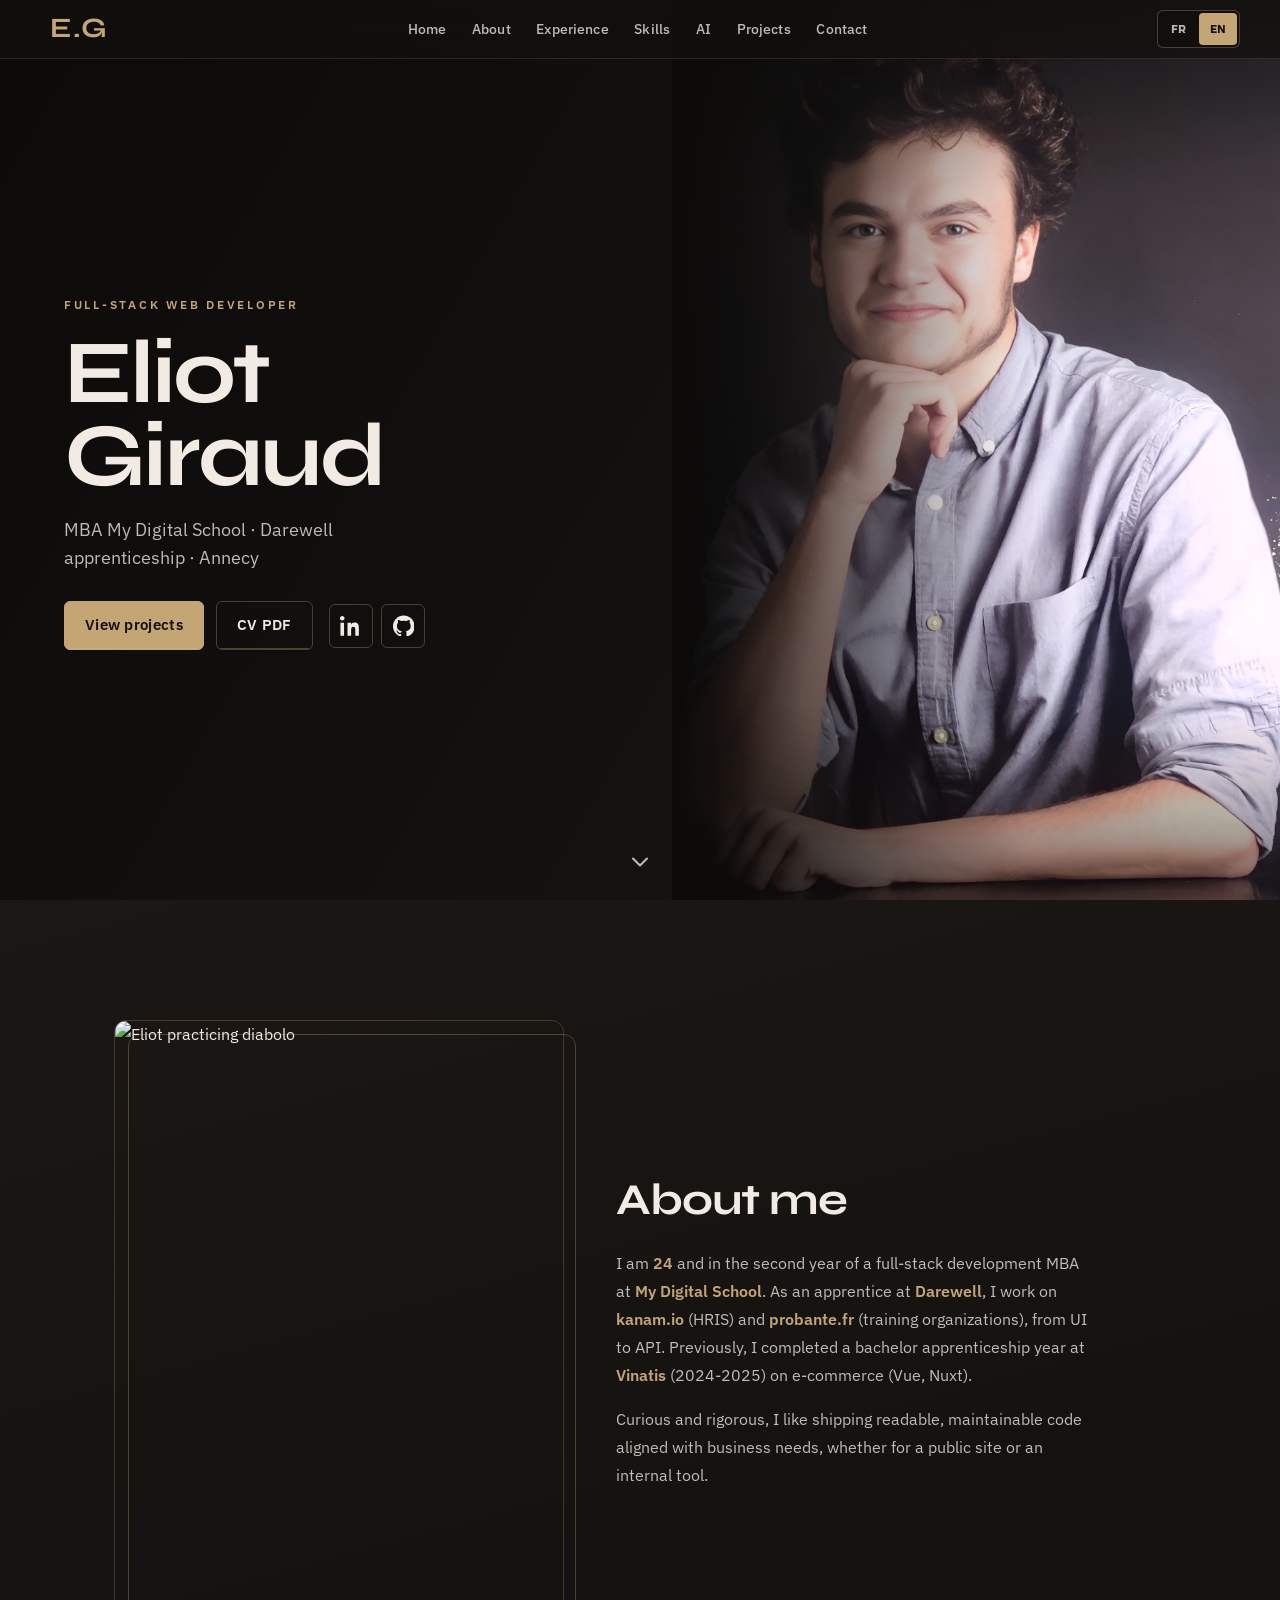
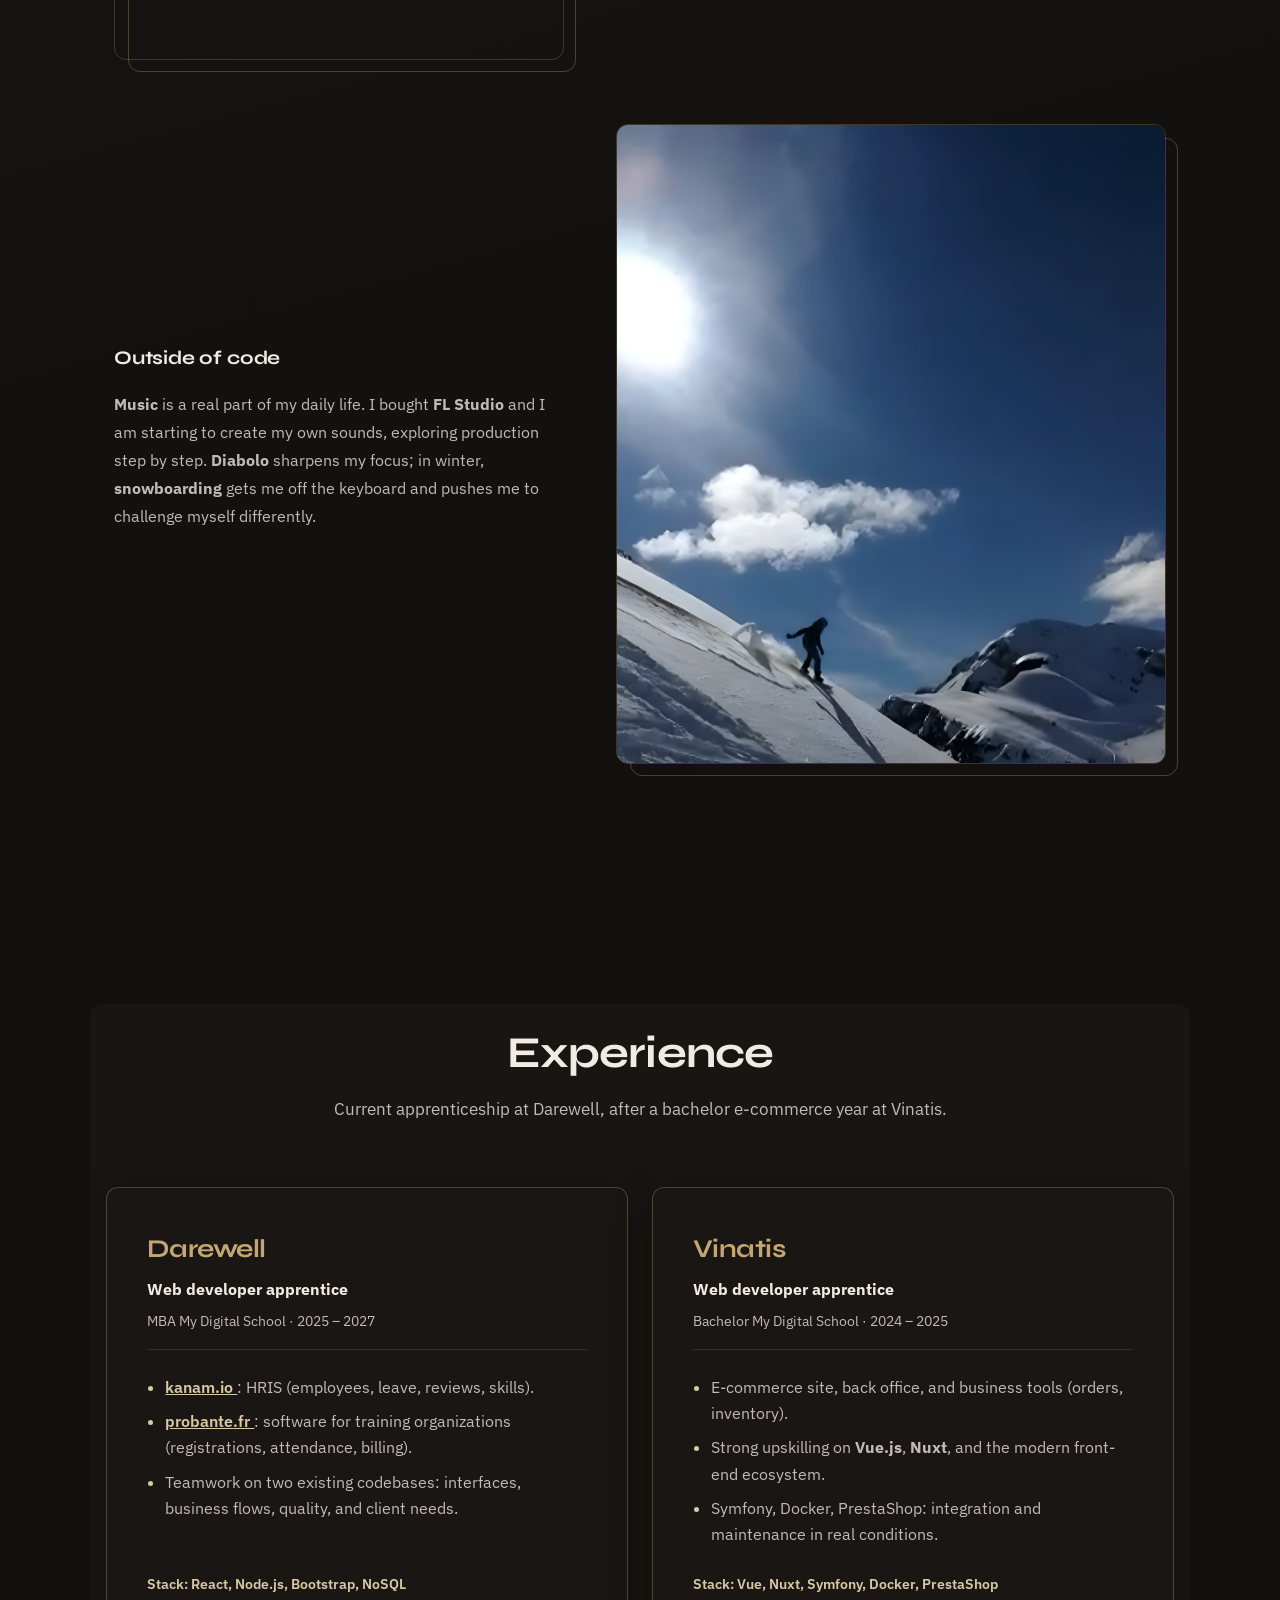
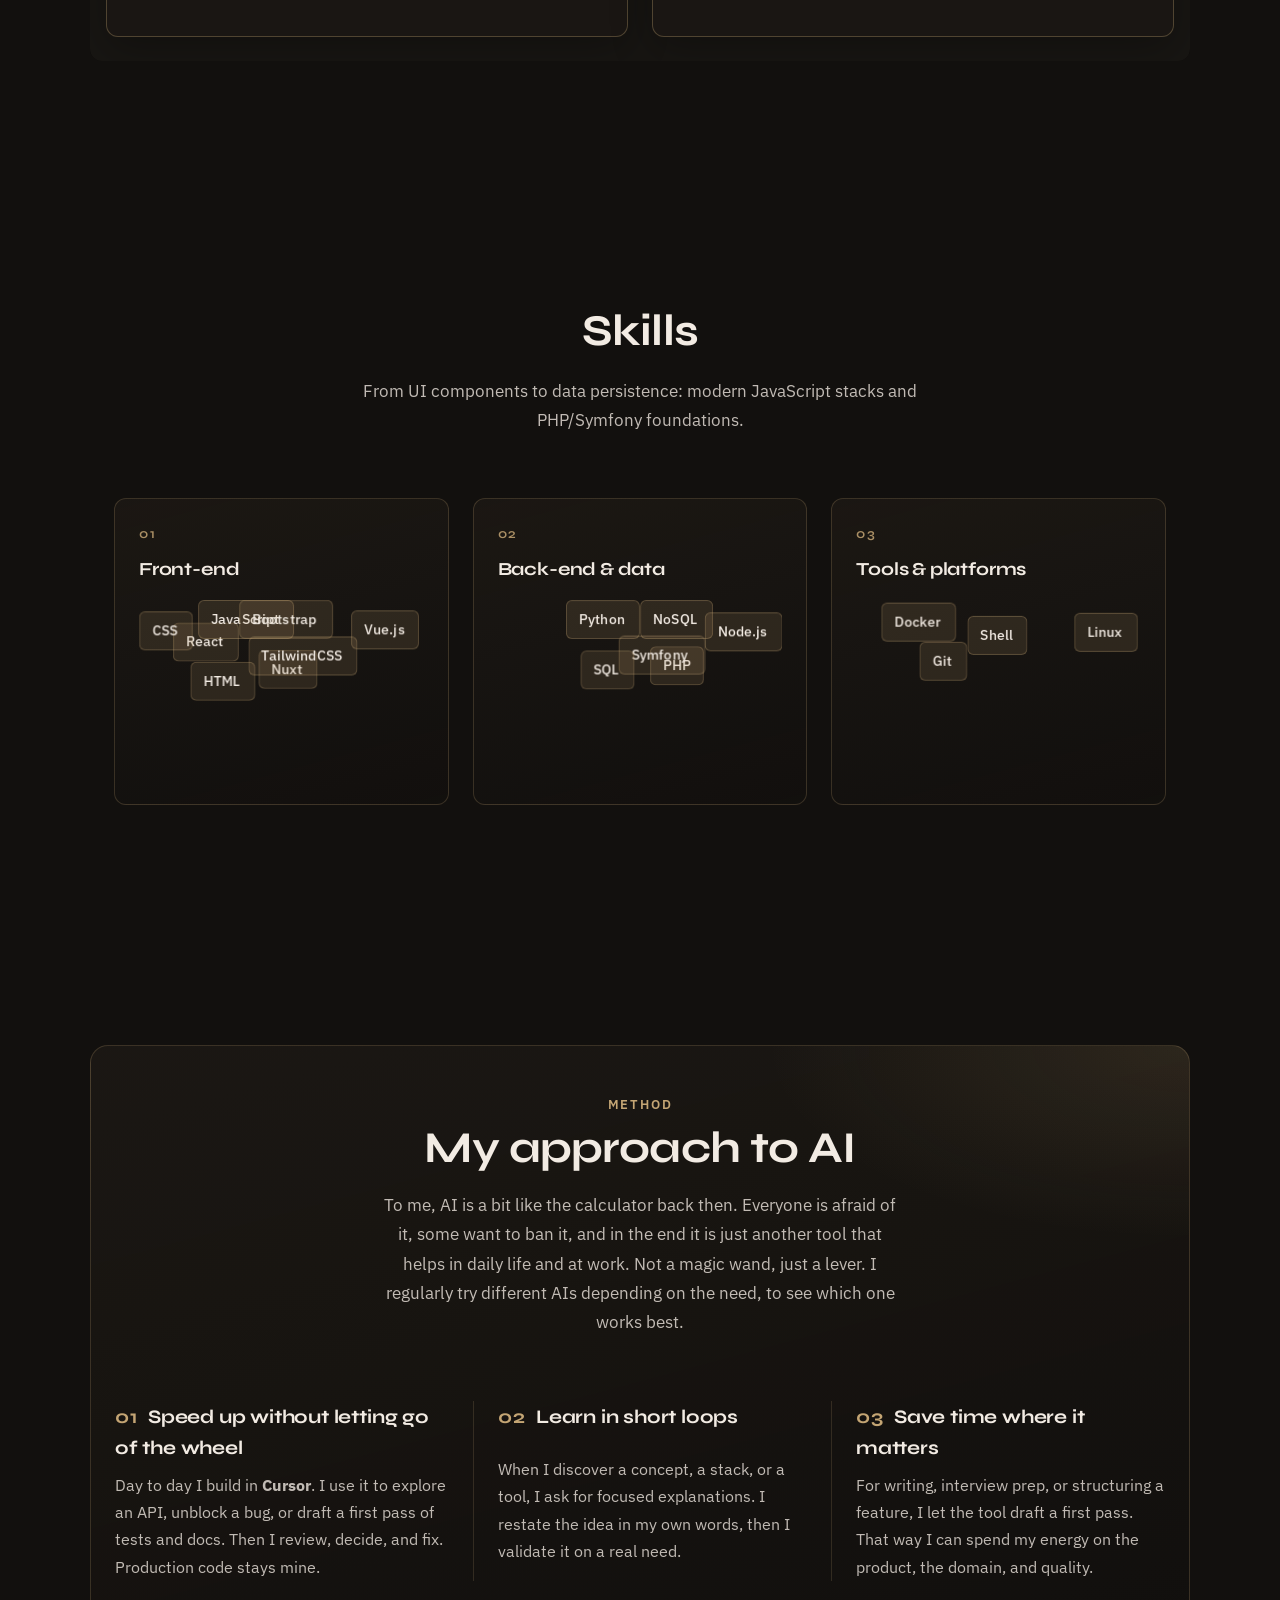
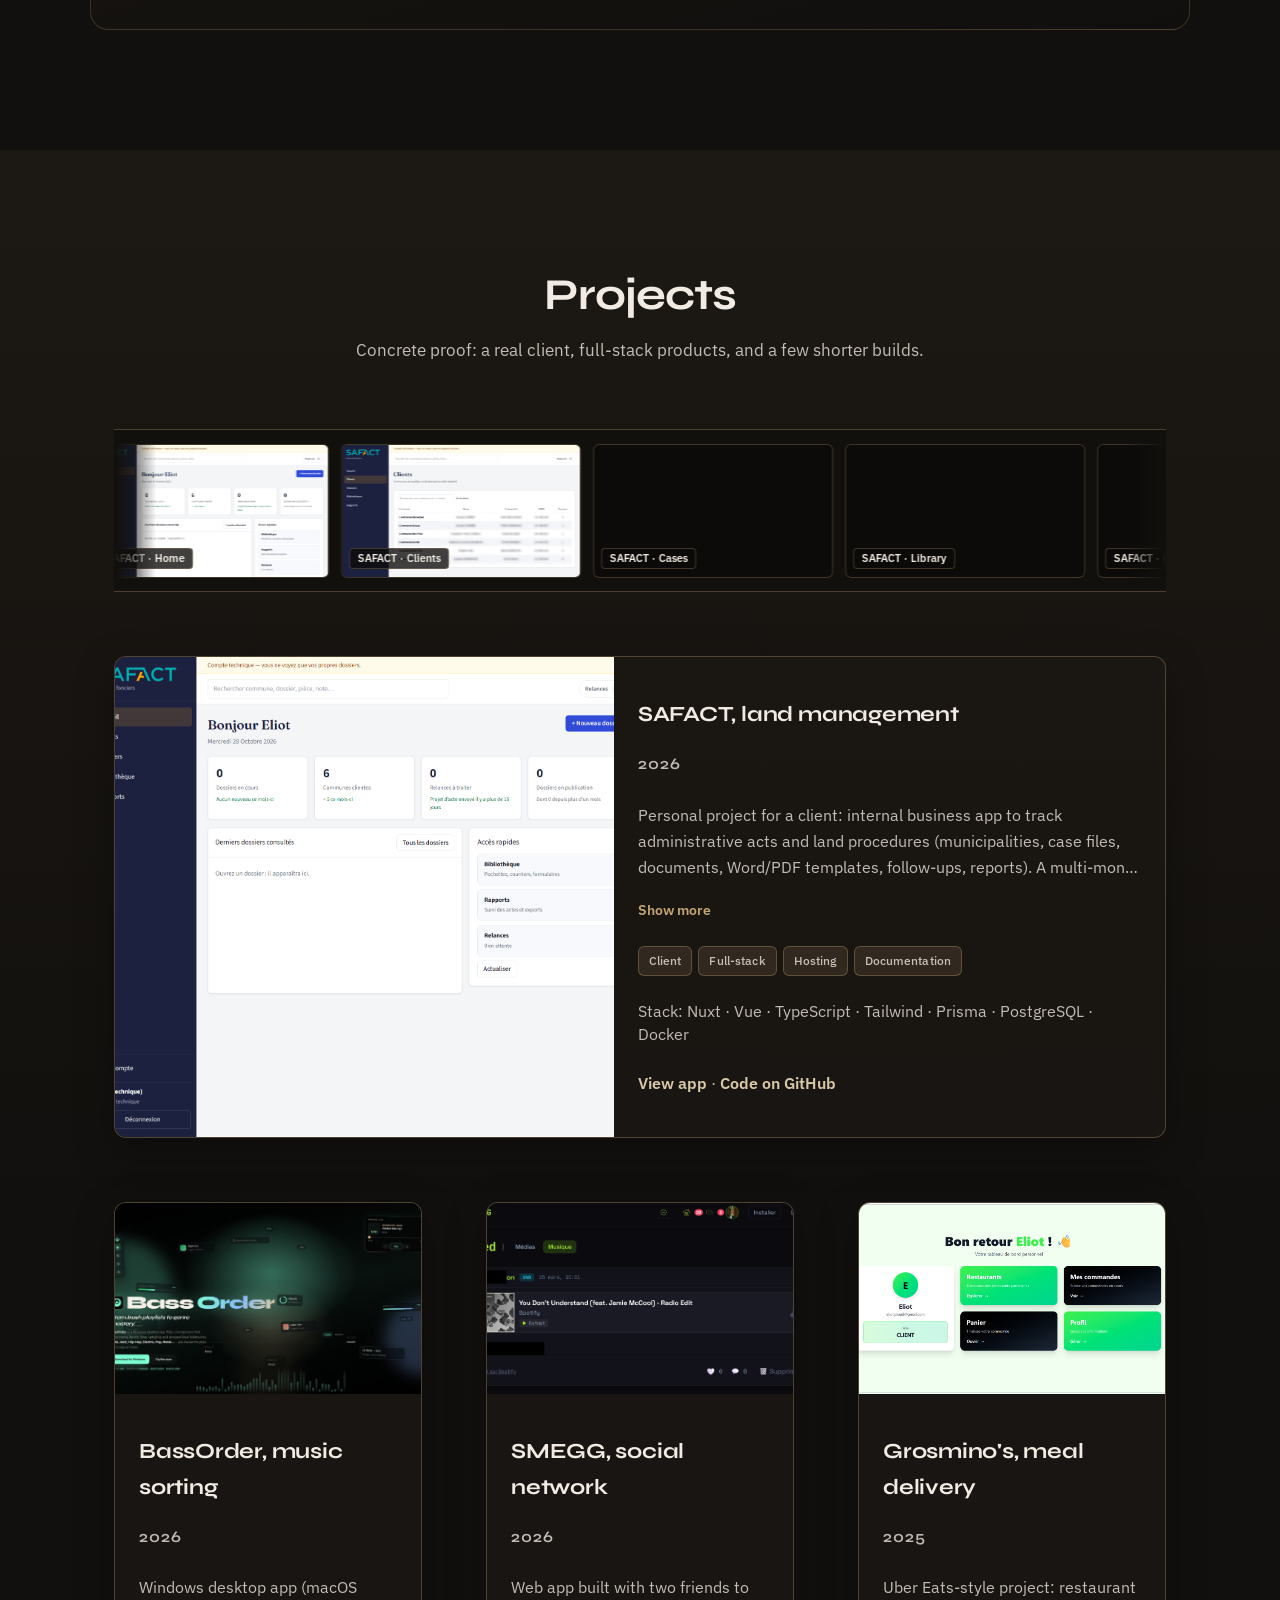
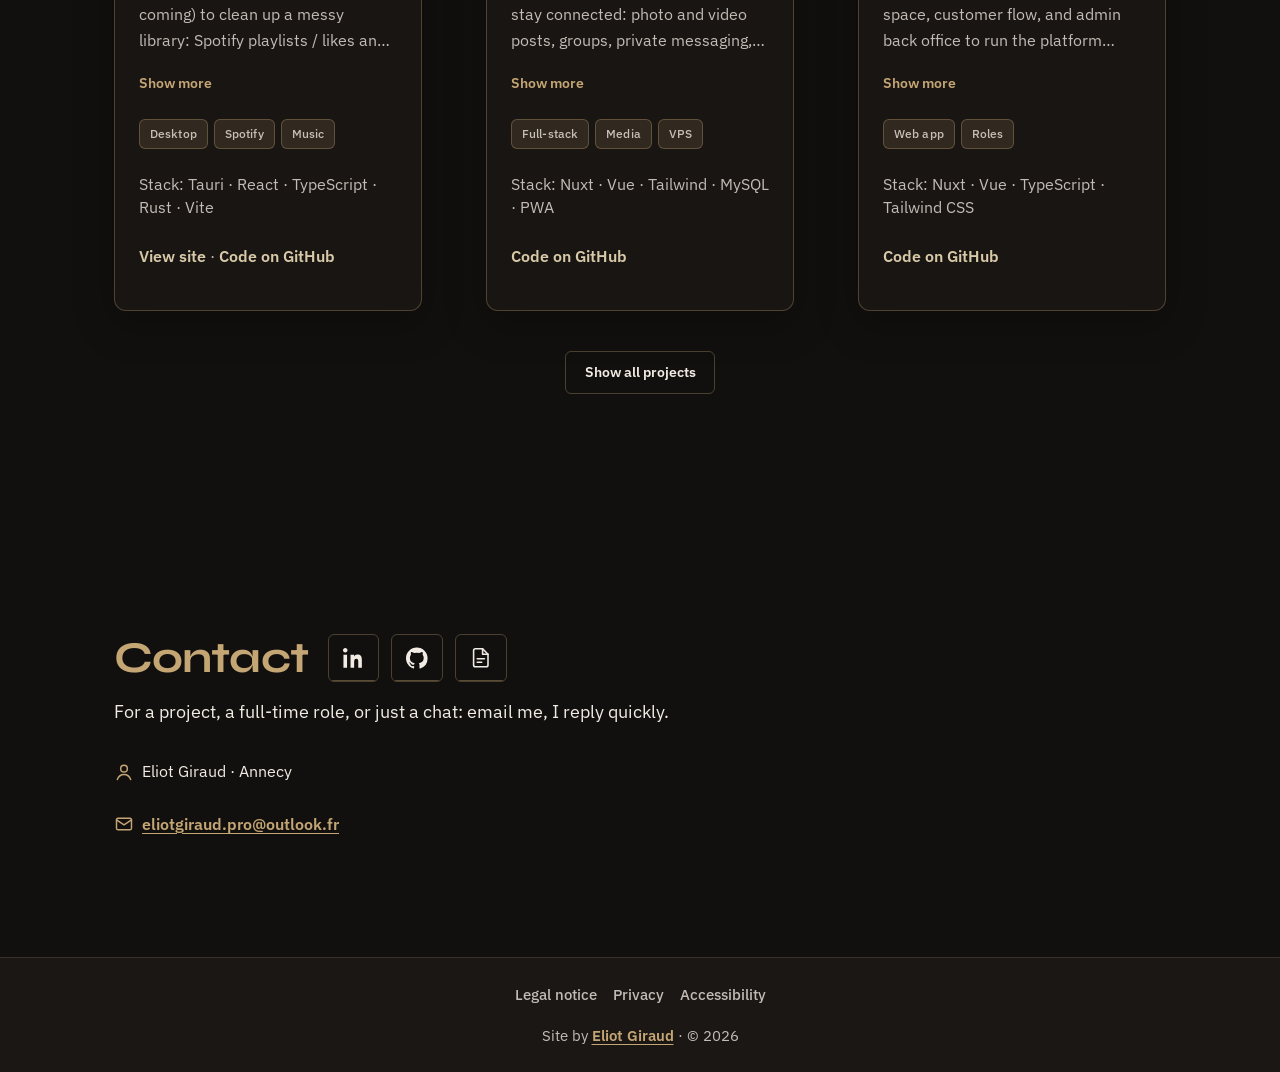
==== commit 0fab914c: "Espacer le label du rail quand le trait actif s allonge." ====
--- a/index.html
+++ b/index.html
@@ -22,7 +22,7 @@
     <meta name="twitter:description" content="Portfolio : Darewell, SAFACT, Vinatis. Développement web full-stack à Annecy.">
     <meta name="twitter:image" content="https://eliotgiraud.github.io/Portfolio/public/assets/Tete.jpg">
     <title>Eliot Giraud | Développeur web full-stack | Annecy</title>
-    <link rel="stylesheet" href="public/css/style.css?v=show-more-2">
+    <link rel="stylesheet" href="public/css/style.css?v=rail-gap-1">
     <link rel="icon" href="public/assets/Tete.jpg" type="image/jpeg">
     <link rel="apple-touch-icon" href="public/assets/Tete.jpg">
     <script type="application/ld+json">
@@ -609,8 +609,8 @@
         </nav>
         <p data-i18n-html="footer.credit">Site créé par <a href="index.html">Eliot Giraud</a> · © 2026</p>
     </footer>
-    <script src="public/js/i18n.js?v=show-more-2"></script>
-    <script src="public/js/skills-physics.js?v=show-more-2"></script>
-    <script src="public/js/main.js?v=show-more-2"></script>
+    <script src="public/js/i18n.js?v=rail-gap-1"></script>
+    <script src="public/js/skills-physics.js?v=rail-gap-1"></script>
+    <script src="public/js/main.js?v=rail-gap-1"></script>
 </body>
 </html>
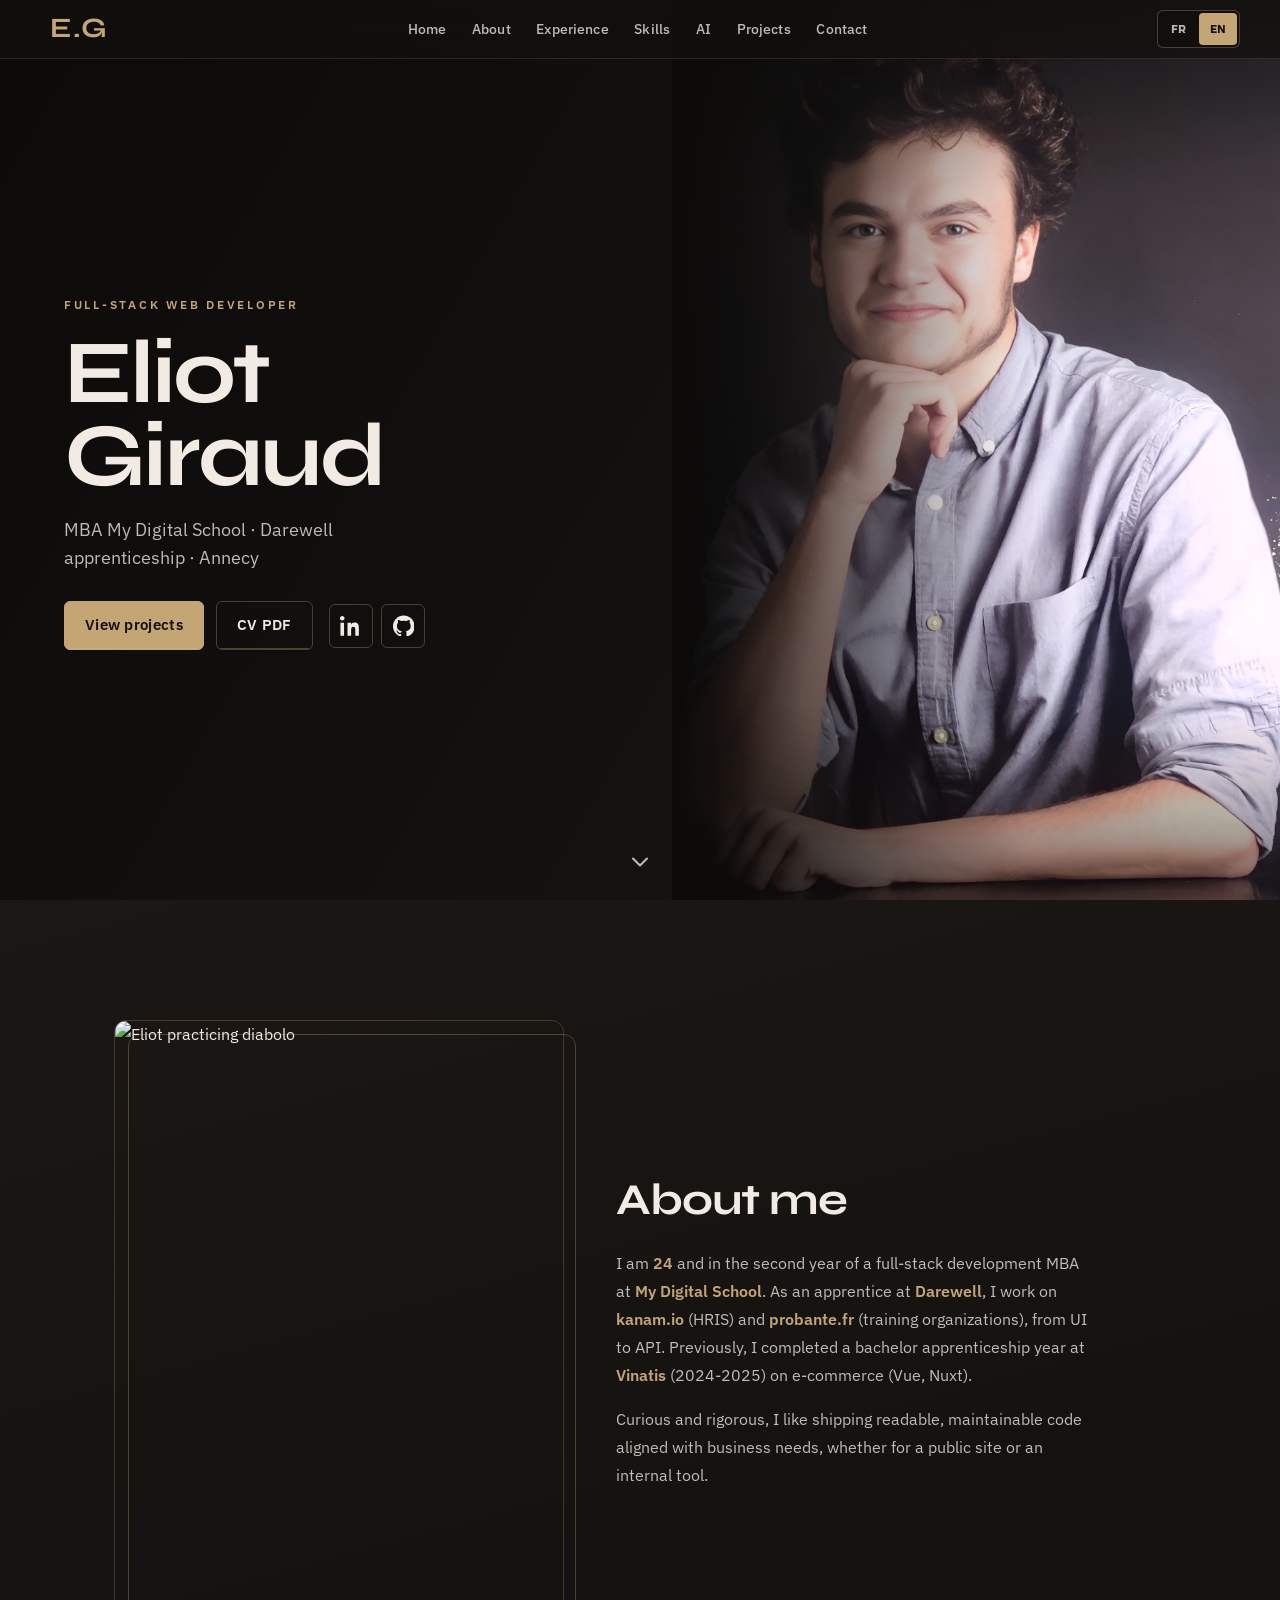
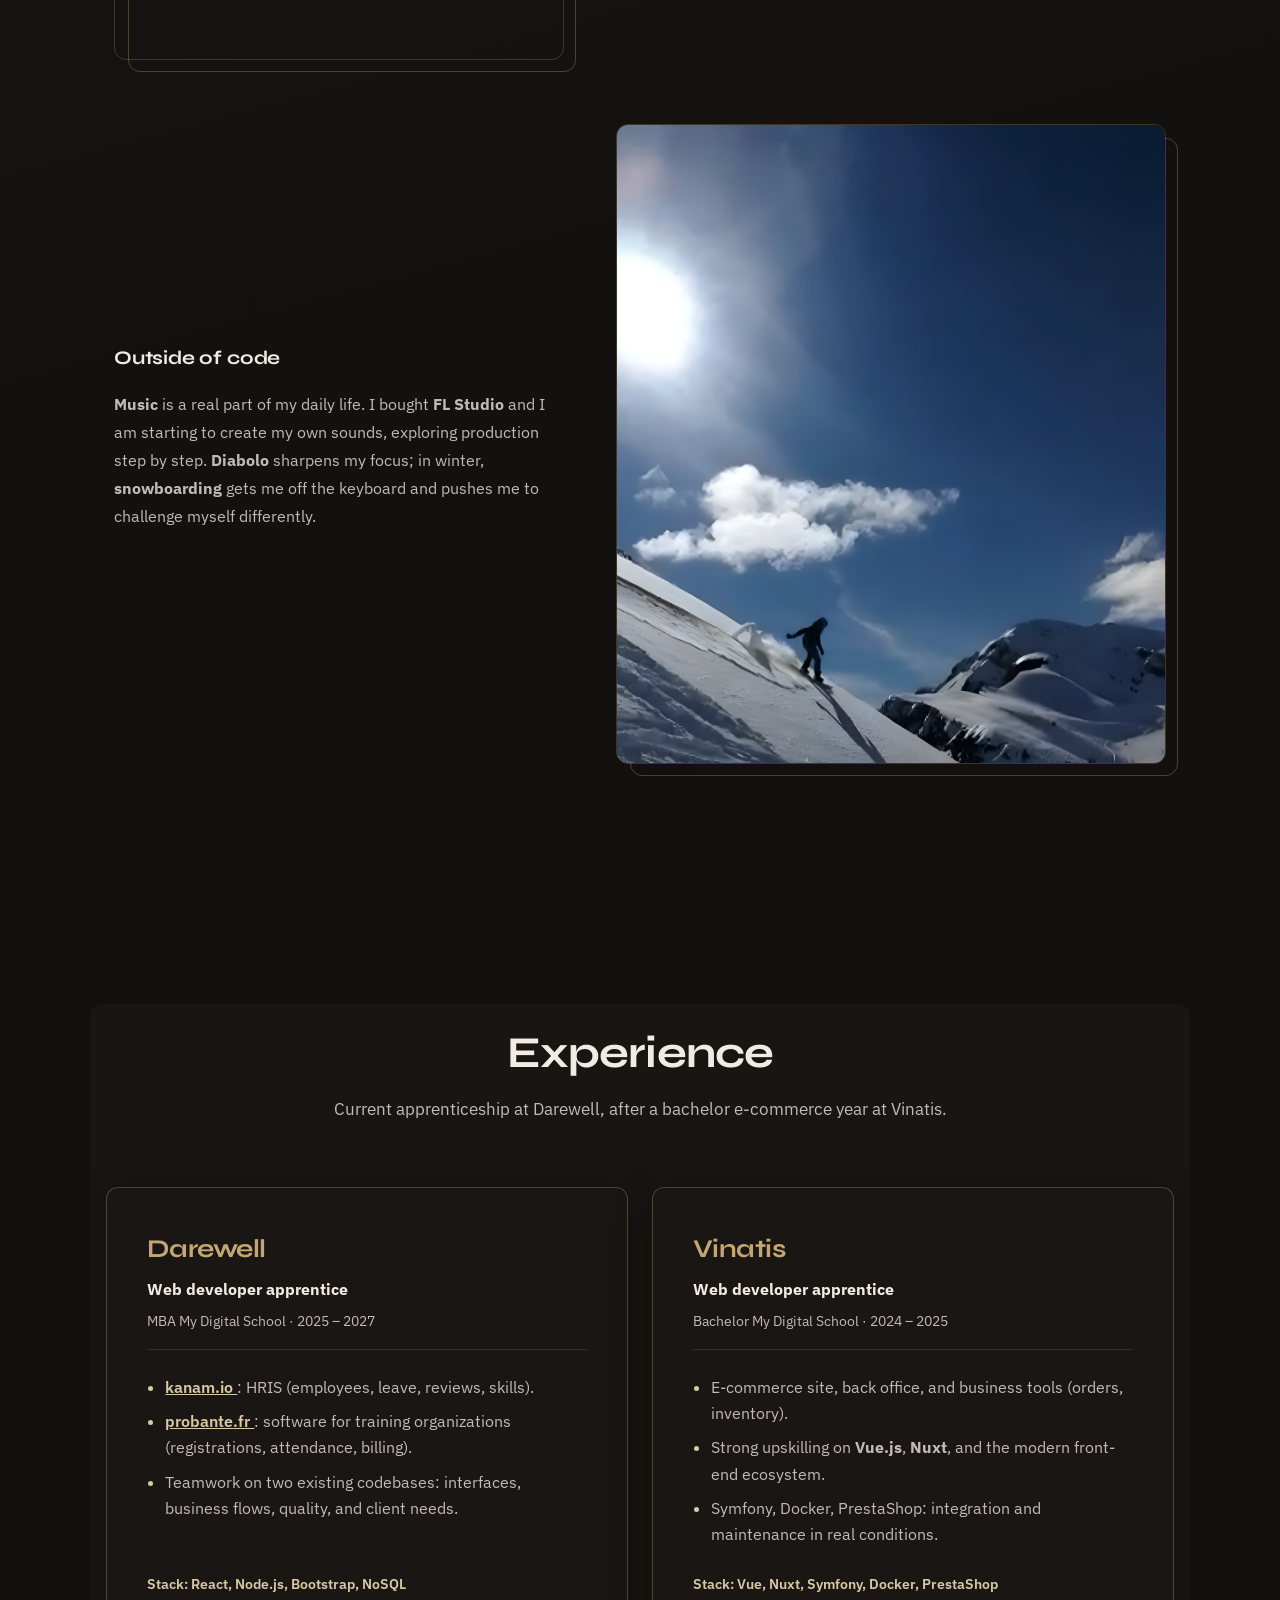
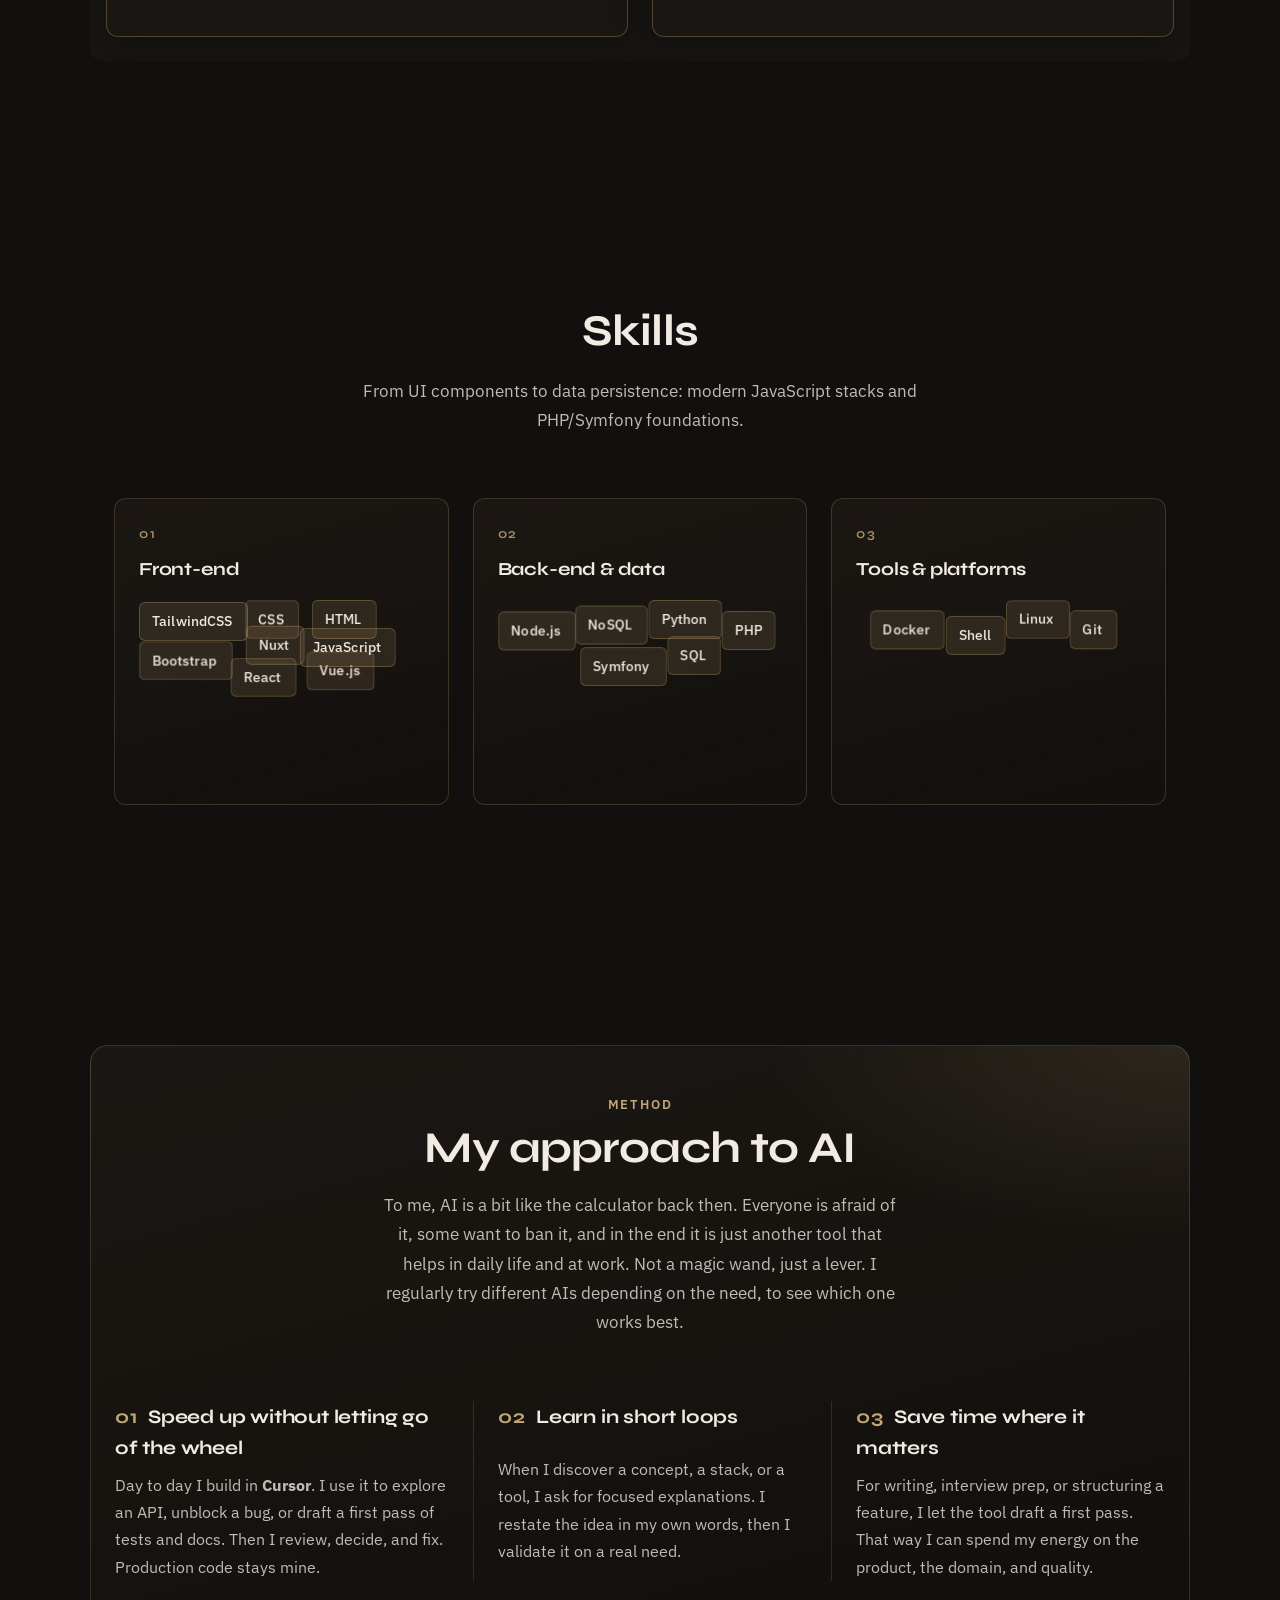
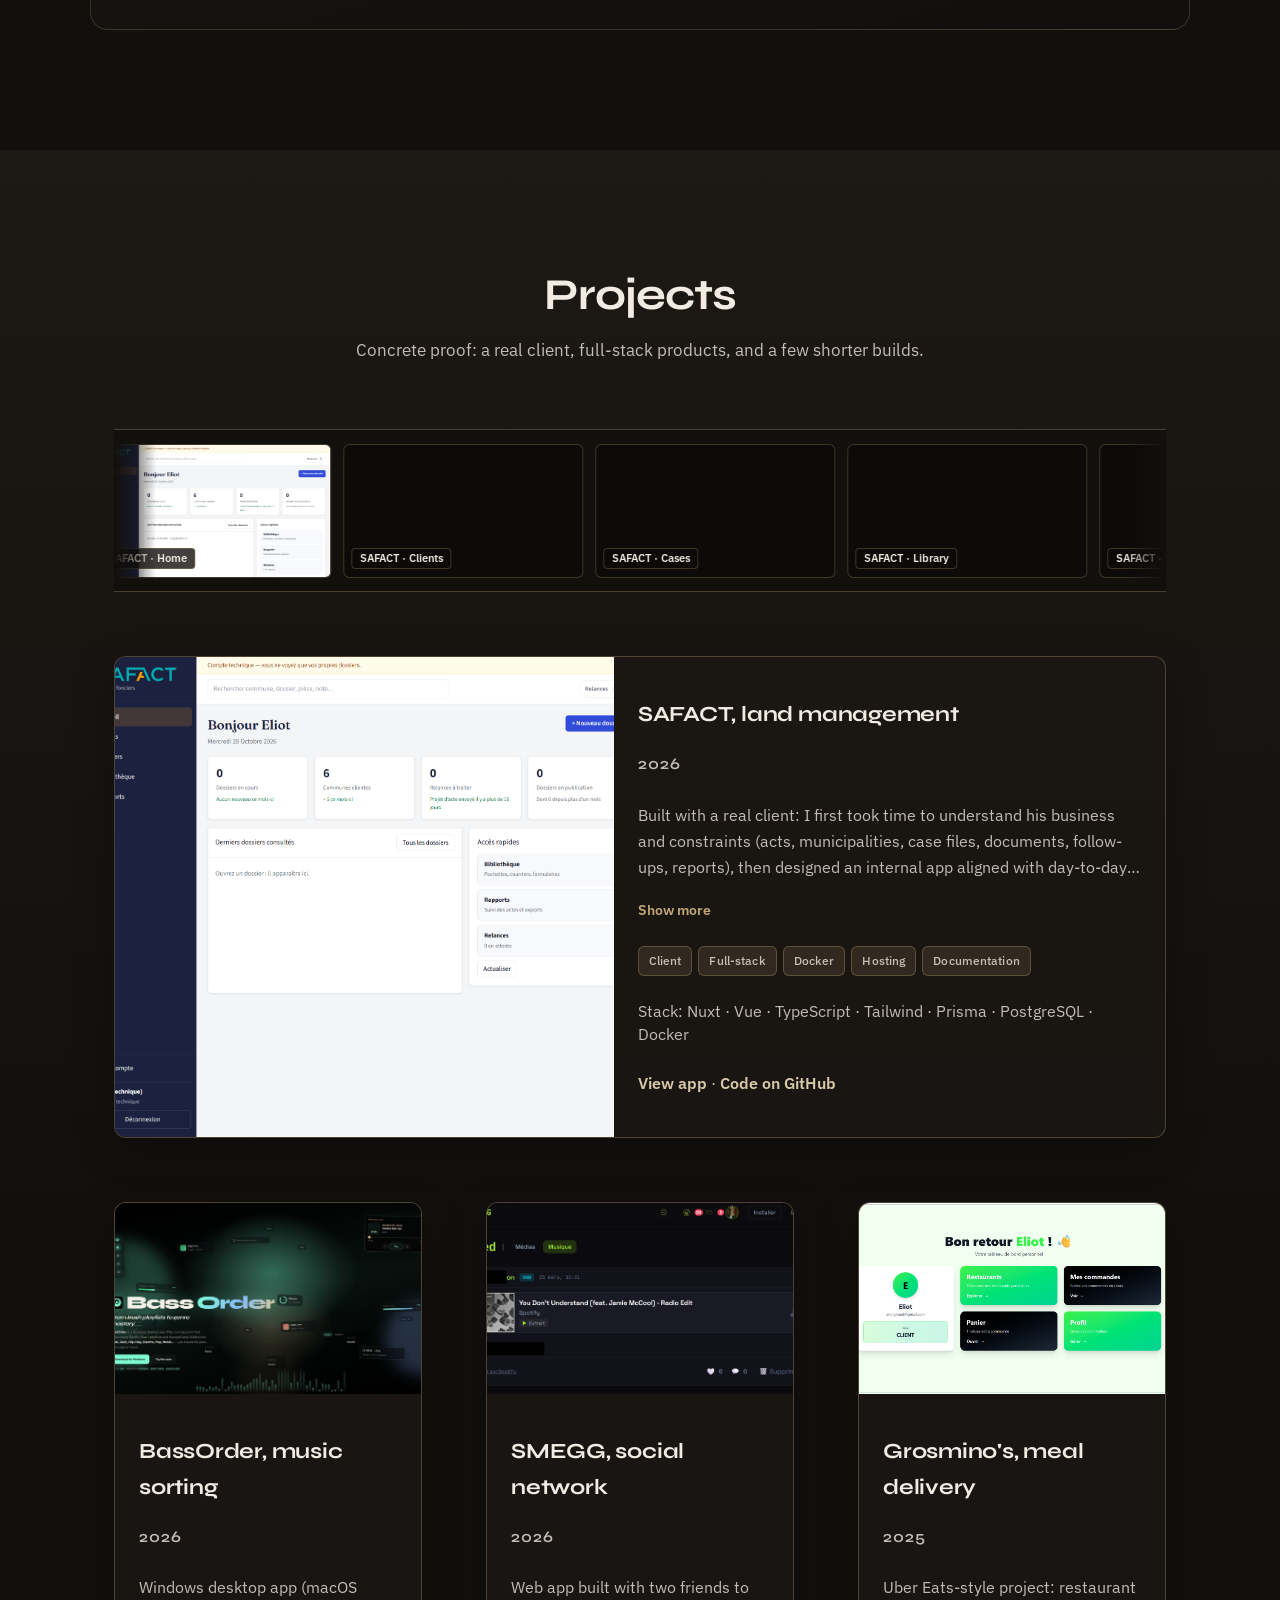
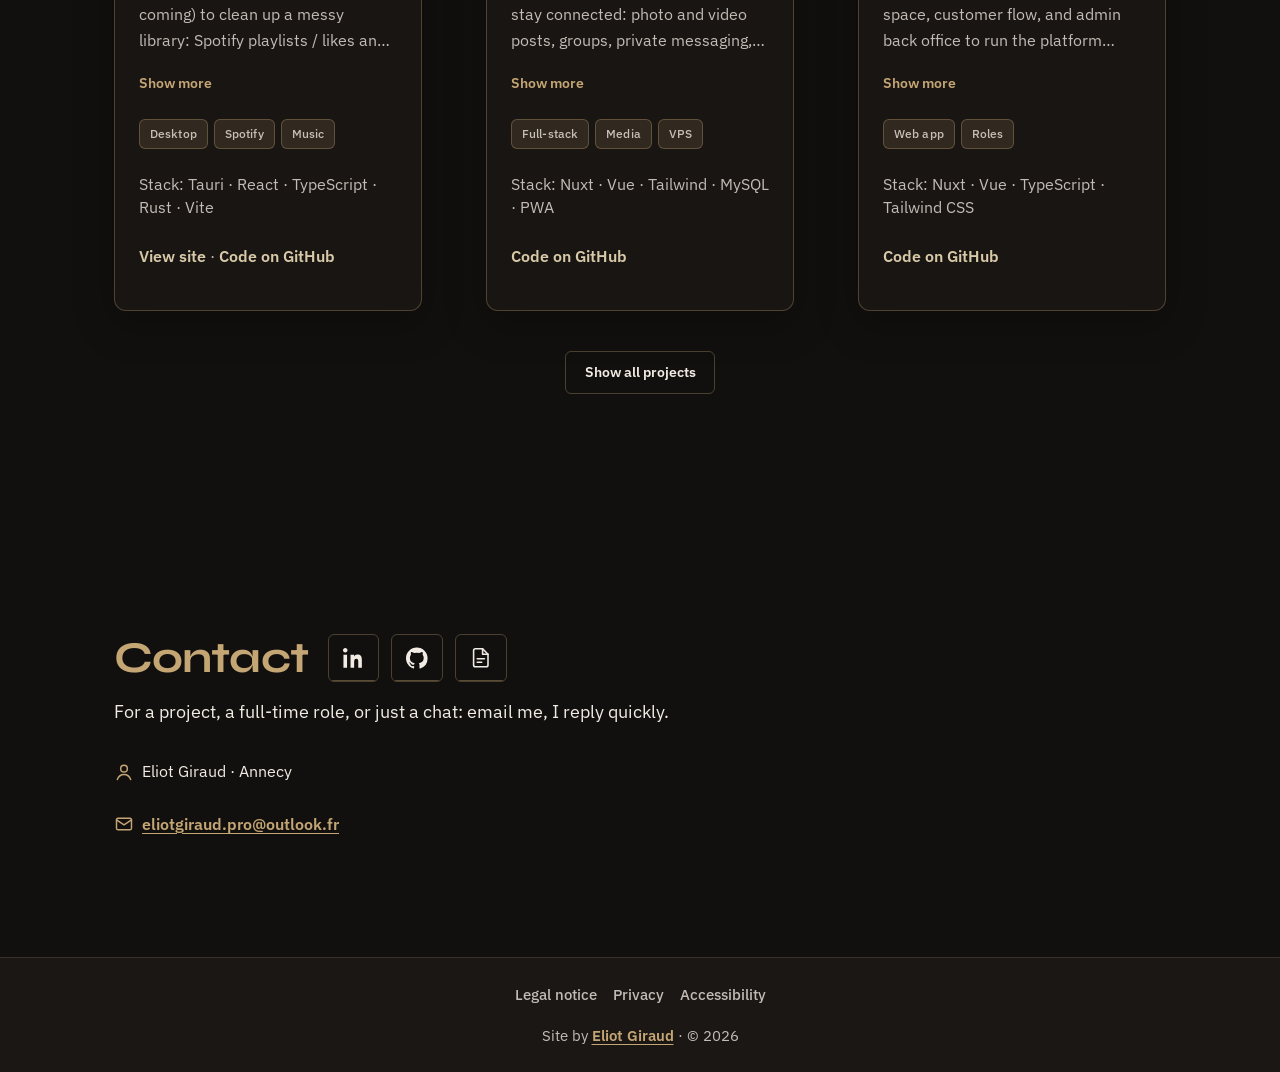
==== commit 99c65e5a: "Enrichir la description SAFACT autour du client, du metier et de Docker." ====
--- a/index.html
+++ b/index.html
@@ -22,7 +22,7 @@
     <meta name="twitter:description" content="Portfolio : Darewell, SAFACT, Vinatis. Développement web full-stack à Annecy.">
     <meta name="twitter:image" content="https://eliotgiraud.github.io/Portfolio/public/assets/Tete.jpg">
     <title>Eliot Giraud | Développeur web full-stack | Annecy</title>
-    <link rel="stylesheet" href="public/css/style.css?v=rail-gap-1">
+    <link rel="stylesheet" href="public/css/style.css?v=safact-copy-1">
     <link rel="icon" href="public/assets/Tete.jpg" type="image/jpeg">
     <link rel="apple-touch-icon" href="public/assets/Tete.jpg">
     <script type="application/ld+json">
@@ -388,16 +388,19 @@
                             <h3 class="project-card__title" data-i18n="safact.title">SAFACT, gestion foncière</h3>
                             <p class="project-card__year"><time datetime="2026" data-i18n="safact.year">2026</time></p>
                             <p class="project-card__body is-clamped" data-i18n-html="safact.body">
-                                Projet personnel pour un client&nbsp;: application métier interne de suivi des actes et procédures foncières
-                                (communes, dossiers, pièces, modèles Word/PDF, relances, rapports). Gros chantier sur plusieurs mois,
-                                mené de A à Z jusqu'à la mise en prod et la documentation.
-                                En ligne sur
+                                Projet mené avec un client réel&nbsp;: j'ai d'abord pris le temps de comprendre son métier et ses contraintes
+                                (actes, communes, dossiers, pièces, relances, rapports), puis conçu une application interne calée sur ses parcours
+                                au quotidien. Stack full-stack moderne (<strong>Nuxt</strong>, <strong>Vue</strong>, <strong>TypeScript</strong>,
+                                <strong>Tailwind</strong>, <strong>Prisma</strong>, <strong>PostgreSQL</strong>), avec <strong>Docker</strong>
+                                pour un déploiement propre et reproductible. De l'analyse du besoin à la mise en prod, la documentation et
+                                l'hébergement&nbsp;: un outil pensé pour lui, pas un produit générique. En ligne sur
                                 <a href="https://app.safact.fr/" target="_blank" rel="noopener noreferrer">app.safact.fr <span class="visually-hidden">(nouvel onglet)</span></a>.
                             </p>
                             <button type="button" class="project-card__more" data-project-more aria-expanded="false" data-i18n="projects.more">Voir plus</button>
                             <ul class="project-tags">
                                 <li data-i18n="tag.client">Client</li>
                                 <li data-i18n="tag.fullstack">Full-stack</li>
+                                <li data-i18n="tag.docker">Docker</li>
                                 <li data-i18n="tag.hosting">Hébergement</li>
                                 <li data-i18n="tag.docs">Documentation</li>
                             </ul>
@@ -609,8 +612,8 @@
         </nav>
         <p data-i18n-html="footer.credit">Site créé par <a href="index.html">Eliot Giraud</a> · © 2026</p>
     </footer>
-    <script src="public/js/i18n.js?v=rail-gap-1"></script>
-    <script src="public/js/skills-physics.js?v=rail-gap-1"></script>
-    <script src="public/js/main.js?v=rail-gap-1"></script>
+    <script src="public/js/i18n.js?v=safact-copy-1"></script>
+    <script src="public/js/skills-physics.js?v=safact-copy-1"></script>
+    <script src="public/js/main.js?v=safact-copy-1"></script>
 </body>
 </html>
